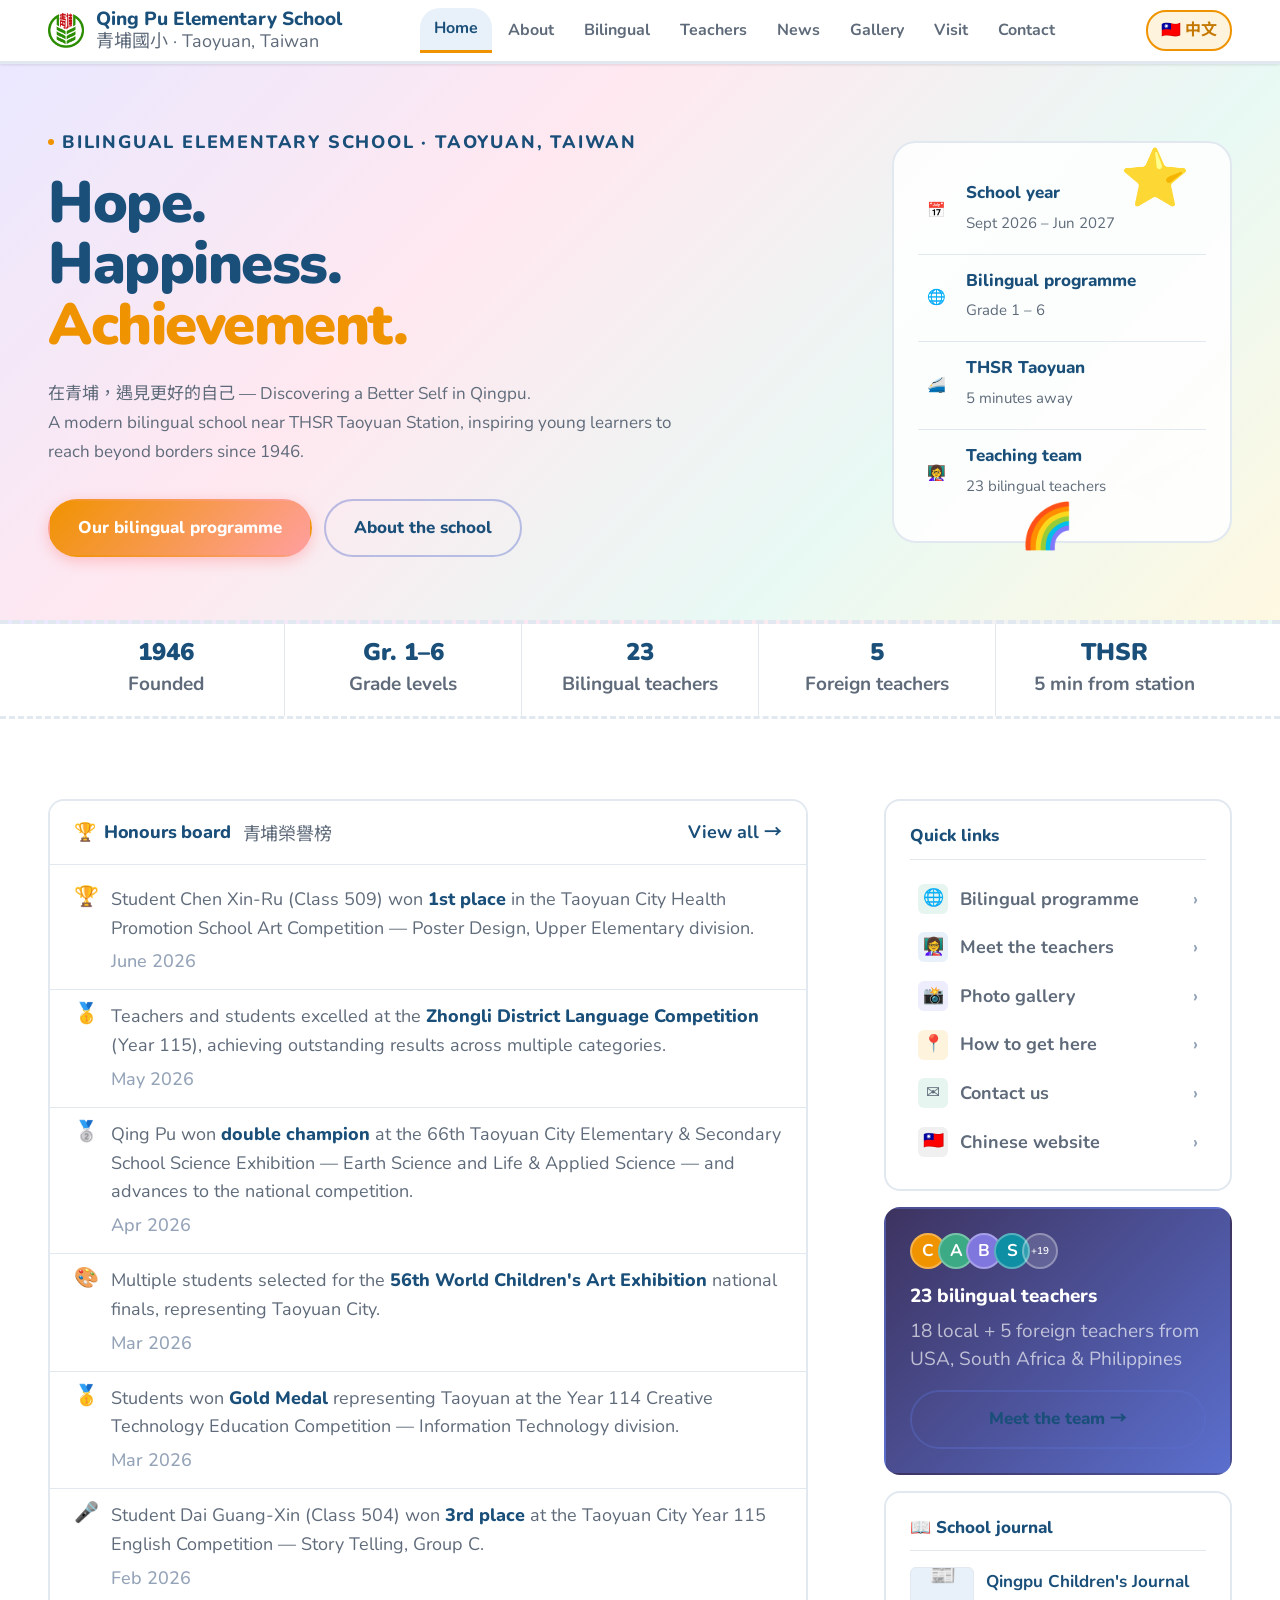
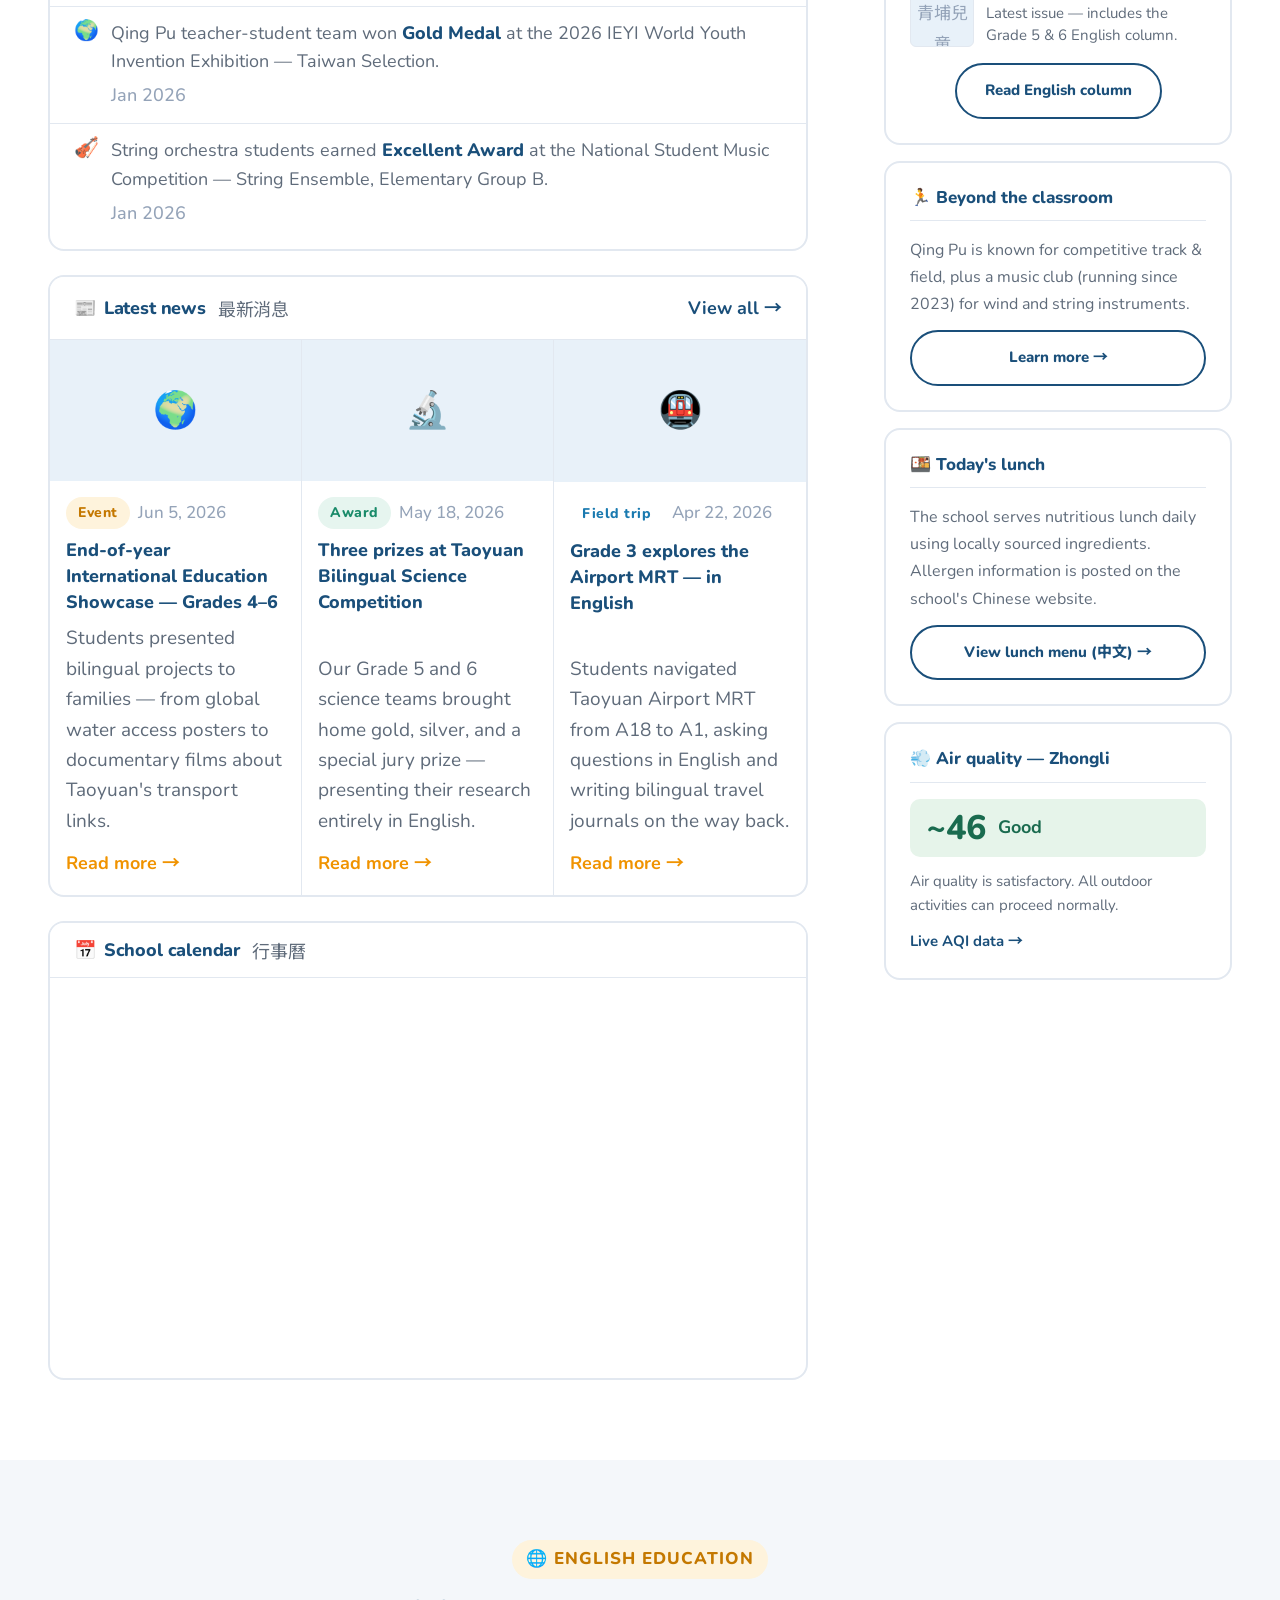
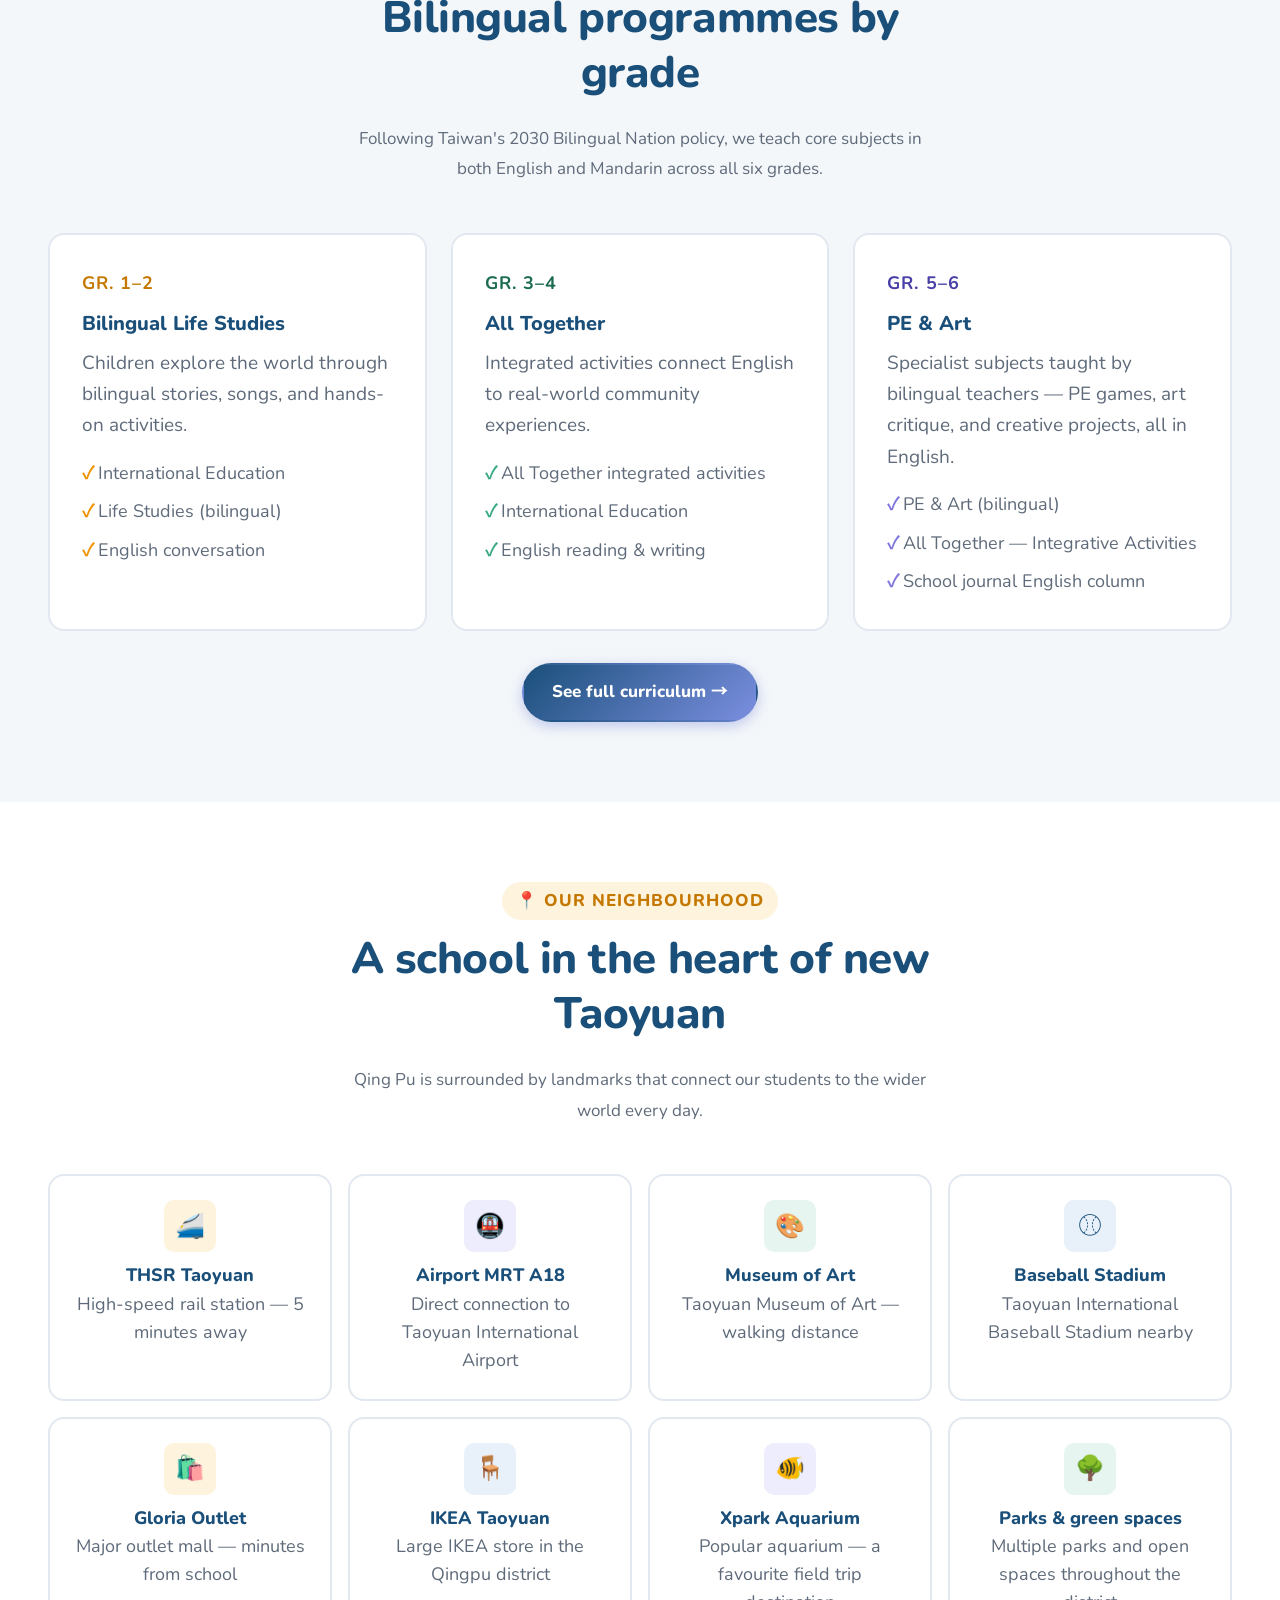
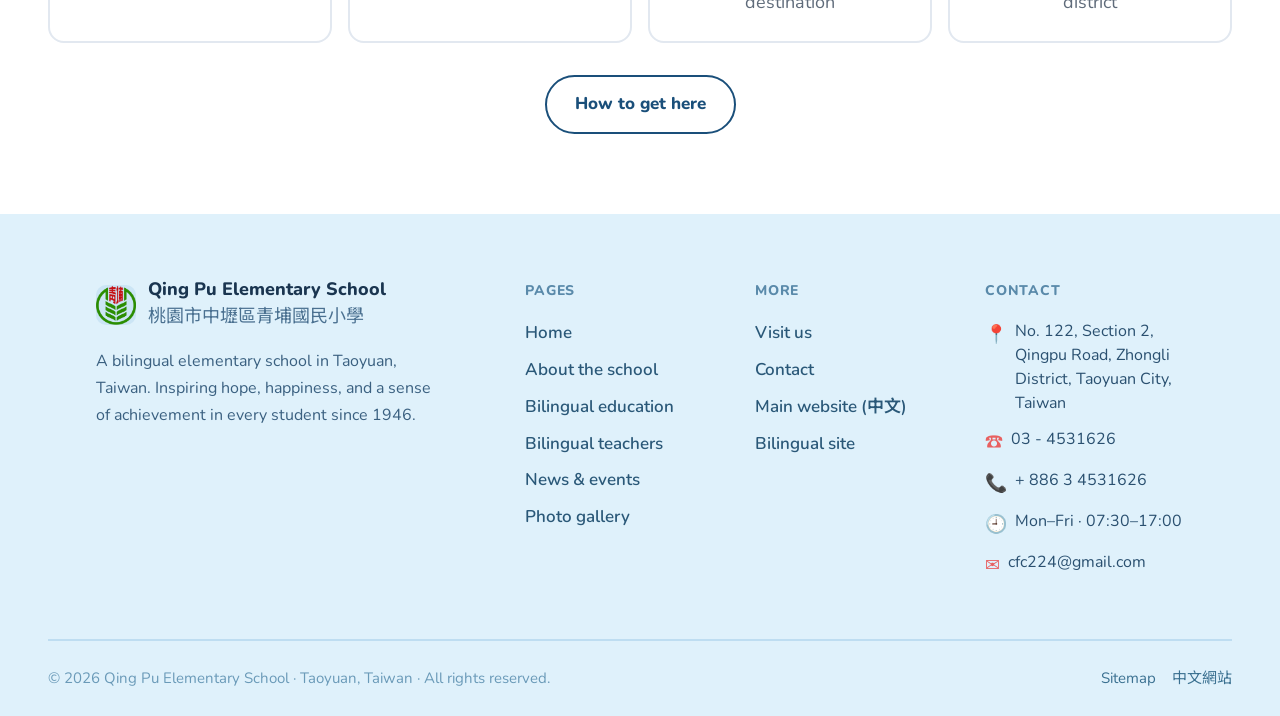
==== index.html @ a6857462 "Initial commit" ====
<!DOCTYPE html>
<html lang="en">
<head>
  <meta charset="UTF-8">
  <meta name="viewport" content="width=device-width, initial-scale=1.0">
  <meta name="description" content="Qing Pu Elementary School — a bilingual elementary school near THSR Taoyuan Station, nurturing global citizens in Taoyuan, Taiwan.">
  <title>Qing Pu Elementary School — Taoyuan, Taiwan</title>
  <link rel="stylesheet" href="css/style.css">
  <link rel="stylesheet" href="css/pages/home.css">
  <link rel="stylesheet" href="css/playful-theme.css">
</head>
<body>

  <a class="skip-link" href="#main">Skip to main content</a>

  <!-- ── NAVBAR ── -->
  <nav class="navbar" aria-label="Main navigation">
    <div class="container navbar__inner">
      <a href="index.html" class="navbar__logo" aria-label="Qing Pu Elementary School — home">
        <div class="navbar__logo-img" aria-hidden="true"><img src="images/History/logo.png" alt=""></div>
        <div class="navbar__logo-text">
          <span class="navbar__name">Qing Pu Elementary School</span>
          <span class="navbar__sub">青埔國小 · Taoyuan, Taiwan</span>
        </div>
      </a>
      <ul class="navbar__links" role="list">
        <li><a href="index.html" class="active">Home</a></li>
        <li><a href="about.html">About</a></li>
        <li><a href="bilingual.html">Bilingual</a></li>
        <li><a href="teachers.html">Teachers</a></li>
        <li><a href="news.html">News</a></li>
        <li><a href="gallery.html">Gallery</a></li>
        <li><a href="visit.html">Visit</a></li>
        <li><a href="contact.html">Contact</a></li>
      </ul>
      <a href="https://www.cpps.tyc.edu.tw" target="_blank" rel="noopener" class="navbar__lang">🇹🇼 中文</a>
      <button class="navbar__toggle" aria-label="Open navigation menu" aria-expanded="false" aria-controls="mobile-menu">
        <span></span><span></span><span></span>
      </button>
    </div>
    <div class="navbar__mobile" id="mobile-menu" role="navigation" aria-label="Mobile navigation">
      <a href="index.html">Home</a>
      <a href="about.html">About</a>
      <a href="bilingual.html">Bilingual education</a>
      <a href="teachers.html">Bilingual teachers</a>
      <a href="news.html">News</a>
      <a href="gallery.html">Gallery</a>
      <a href="visit.html">Visit us</a>
      <a href="contact.html">Contact</a>
      <div class="navbar__mobile-lang">
        <a href="https://www.cpps.tyc.edu.tw" target="_blank" rel="noopener">🇹🇼 View Chinese website →</a>
      </div>
    </div>
  </nav>


  <main id="main">

    <!-- ============================================================
         HERO — full-width with animated tagline
         ============================================================ -->
    <section class="hero" aria-label="School introduction">
      <div class="hero__bg" aria-hidden="true"></div>

      <!-- Decorative paper planes -->
      <div class="hero__planes" aria-hidden="true">
        <svg class="hero__plane hero__plane--1" viewBox="0 0 80 80" fill="none" xmlns="http://www.w3.org/2000/svg">
          <path d="M4 40 L72 8 L56 40 L72 72 Z" fill="rgba(255,255,255,0.06)" stroke="rgba(255,255,255,0.12)" stroke-width="1.5" stroke-linejoin="round"/>
          <path d="M4 40 L56 40" stroke="rgba(255,255,255,0.08)" stroke-width="1" stroke-dasharray="4 3"/>
        </svg>
        <svg class="hero__plane hero__plane--2" viewBox="0 0 60 60" fill="none" xmlns="http://www.w3.org/2000/svg">
          <path d="M3 30 L54 6 L42 30 L54 54 Z" fill="rgba(240,147,0,0.08)" stroke="rgba(240,147,0,0.15)" stroke-width="1" stroke-linejoin="round"/>
        </svg>
      </div>

      <div class="container hero__inner">
        <div class="hero__content">
          <div class="hero__eyebrow">
            <span class="hero__dot" aria-hidden="true"></span>
            Bilingual Elementary School · Taoyuan, Taiwan
          </div>
          <h1 class="hero__title">
            <span class="hero__title-line">Hope.</span>
            <span class="hero__title-line hero__title-line--2">Happiness.</span>
            <span class="hero__title-line hero__title-line--3">Achievement.</span>
          </h1>
          <p class="hero__desc">
            在青埔，遇見更好的自己 — Discovering a Better Self in Qingpu.<br>
            A modern bilingual school near THSR Taoyuan Station, inspiring young
            learners to reach beyond borders since 1946.
          </p>
          <div class="hero__actions">
            <a href="bilingual.html" class="btn btn-primary">Our bilingual programme</a>
            <a href="about.html" class="btn btn-ghost">About the school</a>
          </div>
        </div>

        <!-- Hero quick-info card -->
        <div class="hero__card">
          <div class="hero__card-item">
            <span class="hero__card-icon">📅</span>
            <div>
              <strong>School year</strong>
              <span id="schoolYearLabel">September – June</span>
            </div>
          </div>
          <div class="hero__card-divider" aria-hidden="true"></div>
          <div class="hero__card-item">
            <span class="hero__card-icon">🌐</span>
            <div>
              <strong>Bilingual programme</strong>
              <span>Grade 1 – 6</span>
            </div>
          </div>
          <div class="hero__card-divider" aria-hidden="true"></div>
          <div class="hero__card-item">
            <span class="hero__card-icon">🚄</span>
            <div>
              <strong>THSR Taoyuan</strong>
              <span>5 minutes away</span>
            </div>
          </div>
          <div class="hero__card-divider" aria-hidden="true"></div>
          <div class="hero__card-item">
            <span class="hero__card-icon">👩‍🏫</span>
            <div>
              <strong>Teaching team</strong>
              <span>23 bilingual teachers</span>
            </div>
          </div>
        </div>
      </div>
    </section>


    <!-- ── STATS STRIP ── -->
    <section class="stats-strip" aria-label="School at a glance">
      <div class="container">
        <ul class="stats-strip__list" role="list">
          <li class="stats-strip__item"><span class="stats-strip__num">1946</span><span class="stats-strip__label">Founded</span></li>
          <li class="stats-strip__item"><span class="stats-strip__num">Gr. 1–6</span><span class="stats-strip__label">Grade levels</span></li>
          <li class="stats-strip__item"><span class="stats-strip__num">23</span><span class="stats-strip__label">Bilingual teachers</span></li>
          <li class="stats-strip__item"><span class="stats-strip__num">5</span><span class="stats-strip__label">Foreign teachers</span></li>
          <li class="stats-strip__item"><span class="stats-strip__num">THSR</span><span class="stats-strip__label">5 min from station</span></li>
        </ul>
      </div>
    </section>


    <!-- ============================================================
         MAIN CONTENT — two columns: left wide, right sidebar
         ============================================================ -->
    <section class="section home-layout" aria-label="School news and highlights">
      <div class="container home-layout__inner">

        <!-- ── LEFT COLUMN ── -->
        <div class="home-main">

          <!-- HONOURS BOARD -->
          <div class="home-block fade-in" aria-labelledby="honours-heading">
            <div class="home-block__header">
              <h2 id="honours-heading" class="home-block__title">
                <span aria-hidden="true">🏆</span> Honours board
                <span class="home-block__title-zh">青埔榮譽榜</span>
              </h2>
              <a href="news.html" class="home-block__more">View all →</a>
            </div>
            <ul class="honours-list" role="list">
              <li class="honours-item">
                <span class="honours-item__icon honours-item__icon--trophy" aria-hidden="true">🏆</span>
                <div class="honours-item__text">
                  <p>Student Chen Xin-Ru (Class 509) won <strong>1st place</strong> in the Taoyuan City Health Promotion School Art Competition — Poster Design, Upper Elementary division.</p>
                  <time class="honours-item__date" datetime="2026-06">June 2026</time>
                </div>
              </li>
              <li class="honours-item">
                <span class="honours-item__icon honours-item__icon--cup" aria-hidden="true">🥇</span>
                <div class="honours-item__text">
                  <p>Teachers and students excelled at the <strong>Zhongli District Language Competition</strong> (Year 115), achieving outstanding results across multiple categories.</p>
                  <time class="honours-item__date" datetime="2026-05">May 2026</time>
                </div>
              </li>
              <li class="honours-item">
                <span class="honours-item__icon honours-item__icon--medal" aria-hidden="true">🥈</span>
                <div class="honours-item__text">
                  <p>Qing Pu won <strong>double champion</strong> at the 66th Taoyuan City Elementary &amp; Secondary School Science Exhibition — Earth Science and Life &amp; Applied Science — and advances to the national competition.</p>
                  <time class="honours-item__date" datetime="2026-04">Apr 2026</time>
                </div>
              </li>
              <li class="honours-item">
                <span class="honours-item__icon honours-item__icon--cert" aria-hidden="true">🎨</span>
                <div class="honours-item__text">
                  <p>Multiple students selected for the <strong>56th World Children's Art Exhibition</strong> national finals, representing Taoyuan City.</p>
                  <time class="honours-item__date" datetime="2026-03">Mar 2026</time>
                </div>
              </li>
              <li class="honours-item">
                <span class="honours-item__icon honours-item__icon--trophy" aria-hidden="true">🥇</span>
                <div class="honours-item__text">
                  <p>Students won <strong>Gold Medal</strong> representing Taoyuan at the Year 114 Creative Technology Education Competition — Information Technology division.</p>
                  <time class="honours-item__date" datetime="2026-03">Mar 2026</time>
                </div>
              </li>
              <li class="honours-item">
                <span class="honours-item__icon honours-item__icon--medal" aria-hidden="true">🎤</span>
                <div class="honours-item__text">
                  <p>Student Dai Guang-Xin (Class 504) won <strong>3rd place</strong> at the Taoyuan City Year 115 English Competition — Story Telling, Group C.</p>
                  <time class="honours-item__date" datetime="2026-02">Feb 2026</time>
                </div>
              </li>
              <li class="honours-item">
                <span class="honours-item__icon honours-item__icon--trophy" aria-hidden="true">🌍</span>
                <div class="honours-item__text">
                  <p>Qing Pu teacher-student team won <strong>Gold Medal</strong> at the 2026 IEYI World Youth Invention Exhibition — Taiwan Selection.</p>
                  <time class="honours-item__date" datetime="2026-01">Jan 2026</time>
                </div>
              </li>
              <li class="honours-item">
                <span class="honours-item__icon honours-item__icon--cup" aria-hidden="true">🎻</span>
                <div class="honours-item__text">
                  <p>String orchestra students earned <strong>Excellent Award</strong> at the National Student Music Competition — String Ensemble, Elementary Group B.</p>
                  <time class="honours-item__date" datetime="2026-01">Jan 2026</time>
                </div>
              </li>
            </ul>
          </div>

          <!-- LATEST NEWS -->
          <div class="home-block fade-in" aria-labelledby="news-heading">
            <div class="home-block__header">
              <h2 id="news-heading" class="home-block__title">
                <span aria-hidden="true">📰</span> Latest news
                <span class="home-block__title-zh">最新消息</span>
              </h2>
              <a href="news.html" class="home-block__more">View all →</a>
            </div>
            <div class="home-news-grid">

              <article class="home-news-card fade-in">
                <div class="home-news-card__img-wrap">
                  <div class="home-news-card__img-ph" aria-hidden="true">🌍</div>
                </div>
                <div class="home-news-card__body">
                  <div class="home-news-card__meta">
                    <span class="badge badge-orange">Event</span>
                    <time class="home-news-date" datetime="2026-06-05">Jun 5, 2026</time>
                  </div>
                  <h3 class="home-news-card__title">End-of-year International Education Showcase — Grades 4–6</h3>
                  <p class="home-news-card__excerpt">Students presented bilingual projects to families — from global water access posters to documentary films about Taoyuan's transport links.</p>
                  <a href="news.html" class="home-news-card__link">Read more →</a>
                </div>
              </article>

              <article class="home-news-card fade-in">
                <div class="home-news-card__img-wrap">
                  <div class="home-news-card__img-ph" aria-hidden="true">🔬</div>
                </div>
                <div class="home-news-card__body">
                  <div class="home-news-card__meta">
                    <span class="badge badge-green">Award</span>
                    <time class="home-news-date" datetime="2026-05-18">May 18, 2026</time>
                  </div>
                  <h3 class="home-news-card__title">Three prizes at Taoyuan Bilingual Science Competition</h3>
                  <p class="home-news-card__excerpt">Our Grade 5 and 6 science teams brought home gold, silver, and a special jury prize — presenting their research entirely in English.</p>
                  <a href="news.html" class="home-news-card__link">Read more →</a>
                </div>
              </article>

              <article class="home-news-card fade-in">
                <div class="home-news-card__img-wrap">
                  <div class="home-news-card__img-ph" aria-hidden="true">🚇</div>
                </div>
                <div class="home-news-card__body">
                  <div class="home-news-card__meta">
                    <span class="badge badge-purple">Field trip</span>
                    <time class="home-news-date" datetime="2026-04-22">Apr 22, 2026</time>
                  </div>
                  <h3 class="home-news-card__title">Grade 3 explores the Airport MRT — in English</h3>
                  <p class="home-news-card__excerpt">Students navigated Taoyuan Airport MRT from A18 to A1, asking questions in English and writing bilingual travel journals on the way back.</p>
                  <a href="news.html" class="home-news-card__link">Read more →</a>
                </div>
              </article>

            </div>
          </div>

          <!-- SCHOOL CALENDAR -->
          <div class="home-block fade-in" aria-labelledby="calendar-heading">
            <div class="home-block__header">
              <h2 id="calendar-heading" class="home-block__title">
                <span aria-hidden="true">📅</span> School calendar
                <span class="home-block__title-zh">行事曆</span>
              </h2>
            </div>
            <div class="calendar-embed">
              <iframe
                src="https://calendar.google.com/calendar/embed?height=400&wkst=1&bgcolor=%23ffffff&ctz=Asia%2FTaipei&src=Y3Bwc2NhbGVuZGFyQG1haWwuY3Bwcy50eWMuZWR1LnR3&src=emgudGFpd2FuI2hvbGlkYXlAZ3JvdXAudi5jYWxlbmRhci5nb29nbGUuY29t&color=%231a4f7a&color=%230B8043&showTitle=0&showNav=1&showDate=1&showPrint=0&showTabs=0&showCalendars=0"
                title="Qing Pu Elementary School calendar"
                width="100%"
                height="400"
                style="border:0;"
                allowfullscreen
                loading="lazy"
                aria-label="Qing Pu Elementary School Google Calendar">
              </iframe>
            </div>
          </div>

        </div><!-- end .home-main -->


        <!-- ── RIGHT SIDEBAR ── -->
        <aside class="home-sidebar" aria-label="Quick links and information">

          <!-- Quick links -->
          <div class="sidebar-panel fade-in">
            <h3 class="sidebar-panel__title">Quick links</h3>
            <ul class="quicklink-list" role="list">
              <li>
                <a href="bilingual.html" class="quicklink-item">
                  <span class="quicklink-item__icon" style="background:var(--green-light);">🌐</span>
                  <span>Bilingual programme</span>
                  <span class="quicklink-item__arrow">›</span>
                </a>
              </li>
              <li>
                <a href="teachers.html" class="quicklink-item">
                  <span class="quicklink-item__icon" style="background:var(--navy-light);">👩‍🏫</span>
                  <span>Meet the teachers</span>
                  <span class="quicklink-item__arrow">›</span>
                </a>
              </li>
              <li>
                <a href="gallery.html" class="quicklink-item">
                  <span class="quicklink-item__icon" style="background:var(--purple-light);">📸</span>
                  <span>Photo gallery</span>
                  <span class="quicklink-item__arrow">›</span>
                </a>
              </li>
              <li>
                <a href="visit.html" class="quicklink-item">
                  <span class="quicklink-item__icon" style="background:var(--orange-light);">📍</span>
                  <span>How to get here</span>
                  <span class="quicklink-item__arrow">›</span>
                </a>
              </li>
              <li>
                <a href="contact.html" class="quicklink-item">
                  <span class="quicklink-item__icon" style="background:var(--green-light);">✉️</span>
                  <span>Contact us</span>
                  <span class="quicklink-item__arrow">›</span>
                </a>
              </li>
              <li>
                <a href="https://www.cpps.tyc.edu.tw" target="_blank" rel="noopener" class="quicklink-item">
                  <span class="quicklink-item__icon" style="background:#f0f0f0;">🇹🇼</span>
                  <span>Chinese website</span>
                  <span class="quicklink-item__arrow">›</span>
                </a>
              </li>
            </ul>
          </div>

          <!-- Bilingual teachers teaser -->
          <div class="sidebar-panel sidebar-panel--navy fade-in">
            <div class="sidebar-teachers">
              <div class="sidebar-teachers__avatars" aria-hidden="true">
                <div class="sidebar-teachers__av" style="background:var(--orange);">C</div>
                <div class="sidebar-teachers__av" style="background:var(--green);">A</div>
                <div class="sidebar-teachers__av" style="background:var(--purple);">B</div>
                <div class="sidebar-teachers__av" style="background:#0e8fa3;">S</div>
                <div class="sidebar-teachers__av sidebar-teachers__av--more">+19</div>
              </div>
              <h3 class="sidebar-teachers__title">23 bilingual teachers</h3>
              <p class="sidebar-teachers__desc">18 local + 5 foreign teachers from USA, South Africa &amp; Philippines</p>
              <a href="teachers.html" class="btn btn-ghost" style="width:100%;justify-content:center;margin-top:var(--sp-4);">Meet the team →</a>
            </div>
          </div>

          <!-- School journal -->
          <div class="sidebar-panel fade-in">
            <h3 class="sidebar-panel__title">📖 School journal</h3>
            <div class="journal-mini-card">
              <div class="journal-mini-card__cover" aria-hidden="true">
                <!--
                  Replace with real cover:
                  <img src="images/journal-cover.png" alt="Qingpu School Journal cover">
                -->
                <span>📰</span>
                <p>青埔兒童</p>
              </div>
              <div class="journal-mini-card__info">
                <p class="journal-mini-card__title">Qingpu Children's Journal</p>
                <p class="journal-mini-card__desc">Latest issue — includes the Grade 5 &amp; 6 English column.</p>
              </div>
            </div>
            <div style="text-align:center; margin-top:var(--sp-4);">
              <a href="bilingual.html#journal" class="btn btn-outline btn-sm" style="display:inline-block;">Read English column</a>
            </div>
          </div>

          <!-- Student life teaser -->
          <div class="sidebar-panel fade-in">
            <h3 class="sidebar-panel__title">🏃 Beyond the classroom</h3>
            <p class="sidebar-panel__desc">
              Qing Pu is known for competitive track &amp; field, plus a music club
              (running since 2023) for wind and string instruments.
            </p>
            <a href="about.html#student-life" class="btn btn-outline btn-sm" style="margin-top:var(--sp-3);width:100%;justify-content:center;">
              Learn more →
            </a>
          </div>

          <!-- Lunch info link -->
          <div class="sidebar-panel fade-in">
            <h3 class="sidebar-panel__title">🍱 Today's lunch</h3>
            <p class="sidebar-panel__desc">
              The school serves nutritious lunch daily using locally sourced ingredients.
              Allergen information is posted on the school's Chinese website.
            </p>
            <a href="https://www.cpps.tyc.edu.tw/modules/tad_lunch3/index.php" target="_blank" rel="noopener" class="btn btn-outline btn-sm" style="margin-top:var(--sp-3);width:100%;justify-content:center;">
              View lunch menu (中文) →
            </a>
          </div>

          <!-- Air quality widget -->
          <div class="sidebar-panel fade-in">
            <h3 class="sidebar-panel__title">💨 Air quality — Zhongli</h3>
            <div class="aqi-widget">
              <div class="aqi-widget__score aqi-widget__score--good">
                <span class="aqi-widget__num">~46</span>
                <span class="aqi-widget__label">Good</span>
              </div>
              <p class="aqi-widget__desc">Air quality is satisfactory. All outdoor activities can proceed normally.</p>
              <a href="https://aqicn.org/city/taiwan/jhongli/" target="_blank" rel="noopener" class="aqi-widget__link">Live AQI data →</a>
            </div>
          </div>

        </aside>

      </div>
    </section>


    <!-- ============================================================
         BILINGUAL PROGRAMME OVERVIEW
         ============================================================ -->
    <section class="section bg-white" aria-labelledby="bilingual-heading">
      <div class="container">
        <div class="section-header centered">
          <p class="eyebrow">🌐 English education</p>
          <h2 id="bilingual-heading">Bilingual programmes by grade</h2>
          <p>Following Taiwan's 2030 Bilingual Nation policy, we teach core subjects in both English and Mandarin across all six grades.</p>
        </div>

        <div class="programs-grid">
          <div class="program-card fade-in">
            <div class="program-card__grade">Gr. 1–2</div>
            <h3 class="program-card__title">Bilingual Life Studies</h3>
            <p class="program-card__desc">Children explore the world through bilingual stories, songs, and hands-on activities.</p>
            <ul class="program-card__subjects">
              <li>International Education</li>
              <li>Life Studies (bilingual)</li>
              <li>English conversation</li>
            </ul>
          </div>
          <div class="program-card fade-in">
            <div class="program-card__grade">Gr. 3–4</div>
            <h3 class="program-card__title">All Together</h3>
            <p class="program-card__desc">Integrated activities connect English to real-world community experiences.</p>
            <ul class="program-card__subjects">
              <li>All Together integrated activities</li>
              <li>International Education</li>
              <li>English reading &amp; writing</li>
            </ul>
          </div>
          <div class="program-card fade-in">
            <div class="program-card__grade">Gr. 5–6</div>
            <h3 class="program-card__title">PE &amp; Art</h3>
            <p class="program-card__desc">Specialist subjects taught by bilingual teachers — PE games, art critique, and creative projects, all in English.</p>
            <ul class="program-card__subjects">
              <li>PE &amp; Art (bilingual)</li>
              <li>All Together — Integrative Activities</li>
              <li>School journal English column</li>
            </ul>
          </div>
        </div>

        <div class="text-center mt-6">
          <a href="bilingual.html" class="btn btn-secondary">See full curriculum →</a>
        </div>
      </div>
    </section>


    <!-- ============================================================
         NEARBY HIGHLIGHTS
         ============================================================ -->
    <section class="section" aria-labelledby="nearby-heading">
      <div class="container">
        <div class="section-header centered">
          <p class="eyebrow">📍 Our neighbourhood</p>
          <h2 id="nearby-heading">A school in the heart of new Taoyuan</h2>
          <p>Qing Pu is surrounded by landmarks that connect our students to the wider world every day.</p>
        </div>
        <div class="grid-4 nearby-grid">
          <div class="nearby-card fade-in">
            <div class="nearby-card__icon" style="background:var(--orange-light); color:var(--orange-dark);">🚄</div>
            <h4>THSR Taoyuan</h4>
            <p>High-speed rail station — 5 minutes away</p>
          </div>
          <div class="nearby-card fade-in">
            <div class="nearby-card__icon" style="background:var(--purple-light); color:#4840a8;">🚇</div>
            <h4>Airport MRT A18</h4>
            <p>Direct connection to Taoyuan International Airport</p>
          </div>
          <div class="nearby-card fade-in">
            <div class="nearby-card__icon" style="background:var(--green-light); color:#1a6b4f;">🎨</div>
            <h4>Museum of Art</h4>
            <p>Taoyuan Museum of Art — walking distance</p>
          </div>
          <div class="nearby-card fade-in">
            <div class="nearby-card__icon" style="background:var(--navy-light); color:var(--navy);">⚾</div>
            <h4>Baseball Stadium</h4>
            <p>Taoyuan International Baseball Stadium nearby</p>
          </div>
          <div class="nearby-card fade-in">
            <div class="nearby-card__icon" style="background:var(--orange-light); color:var(--orange-dark);">🛍️</div>
            <h4>Gloria Outlet</h4>
            <p>Major outlet mall — minutes from school</p>
          </div>
          <div class="nearby-card fade-in">
            <div class="nearby-card__icon" style="background:var(--navy-light); color:var(--navy);">🪑</div>
            <h4>IKEA Taoyuan</h4>
            <p>Large IKEA store in the Qingpu district</p>
          </div>
          <div class="nearby-card fade-in">
            <div class="nearby-card__icon" style="background:var(--purple-light); color:#4840a8;">🐠</div>
            <h4>Xpark Aquarium</h4>
            <p>Popular aquarium — a favourite field trip destination</p>
          </div>
          <div class="nearby-card fade-in">
            <div class="nearby-card__icon" style="background:var(--green-light); color:#1a6b4f;">🌳</div>
            <h4>Parks &amp; green spaces</h4>
            <p>Multiple parks and open spaces throughout the district</p>
          </div>
        </div>
        <div class="text-center mt-6">
          <a href="visit.html" class="btn btn-outline">How to get here</a>
        </div>
      </div>
    </section>

  </main>


  <!-- ── FOOTER ── -->
  <footer class="footer" role="contentinfo">
    <div class="container">
      <div class="footer__grid">
        <div class="footer__brand">
          <div class="footer__logo">
            <div class="footer__logo-box" aria-hidden="true"><img src="images/History/logo.png" alt=""></div>
            <div>
              <div class="footer__school-name">Qing Pu Elementary School</div>
              <div class="footer__school-zh">桃園市中壢區青埔國民小學</div>
            </div>
          </div>
          <p class="footer__desc">A bilingual elementary school in Taoyuan, Taiwan. Inspiring hope, happiness, and a sense of achievement in every student since 1946.</p>
        </div>
        <div>
          <p class="footer__col-title">Pages</p>
          <ul class="footer__links">
            <li><a href="index.html">Home</a></li>
            <li><a href="about.html">About the school</a></li>
            <li><a href="bilingual.html">Bilingual education</a></li>
            <li><a href="teachers.html">Bilingual teachers</a></li>
            <li><a href="news.html">News &amp; events</a></li>
            <li><a href="gallery.html">Photo gallery</a></li>
          </ul>
        </div>
        <div>
          <p class="footer__col-title">More</p>
          <ul class="footer__links">
            <li><a href="visit.html">Visit us</a></li>
            <li><a href="contact.html">Contact</a></li>
            <li><a href="https://www.cpps.tyc.edu.tw" target="_blank" rel="noopener">Main website (中文)</a></li>
            <li><a href="http://163.30.130.236/bilingual/index.php" target="_blank" rel="noopener">Bilingual site</a></li>
          </ul>
        </div>
        <div>
          <p class="footer__col-title">Contact</p>
          <div class="footer__contact-item">
            <span class="footer__contact-icon" aria-hidden="true">📍</span>
            <span>No. 122, Section 2, Qingpu Road, Zhongli District, Taoyuan City, Taiwan</span>
          </div>
          <div class="footer__contact-item">
            <span class="footer__contact-icon" aria-hidden="true">☎️</span>
            <span>03 - 4531626</span>
          </div>
          <div class="footer__contact-item">
            <span class="footer__contact-icon" aria-hidden="true">📞</span>
            <span>+ 886 3 4531626</span>
          </div>
          <div class="footer__contact-item">
            <span class="footer__contact-icon" aria-hidden="true">🕘</span>
            <span>Mon–Fri · 07:30–17:00</span>
          </div>
          <div class="footer__contact-item">
            <span class="footer__contact-icon" aria-hidden="true">✉️</span>
            <span>cfc224@gmail.com</span>
          </div>
        </div>
      </div>
      <div class="footer__bottom">
        <p class="footer__copy">© 2026 Qing Pu Elementary School · Taoyuan, Taiwan · All rights reserved.</p>
        <div class="footer__bottom-links">
          <a href="#">Sitemap</a>
          <a href="https://www.cpps.tyc.edu.tw" target="_blank" rel="noopener">中文網站</a>
        </div>
      </div>
    </div>
  </footer>

  <script src="js/main.js"></script>
</body>
</html>
---- css/style.css ----
/* ============================================================
   Qing Pu Elementary School — English Website
   style.css  |  Shared styles: reset, variables, typography,
               navbar, footer, buttons, utilities
   ============================================================ */

/* ── Google Fonts ── */
@import url('https://fonts.googleapis.com/css2?family=Inter:wght@400;500;600;700&family=Noto+Sans+TC:wght@400;500&display=swap');

/* ── CSS Variables ── */
:root {
  /* Brand colors — uniform: orange shirts, navy shorts, white */
  --navy:          #1a4f7a;   /* primary: navbar, footer, headings */
  --navy-dark:     #0f3354;   /* hover states */
  --navy-light:    #e8f1f9;   /* light tint backgrounds */
  --orange:        #F09300;   /* CTA buttons, active states, highlights */
  --orange-dark:   #c47800;   /* orange hover */
  --orange-light:  #fef3dc;   /* orange tint */
  --green:         #3caa84;   /* Qingpu green — bilingual accents */
  --green-light:   #e6f5ef;
  --purple:        #7F77DD;   /* MRT purple — transport references */
  --purple-light:  #eeedfe;

  /* Neutrals */
  --bg:            #ffffff;   /* pure white — uniform shirt white */
  --bg-white:      #f4f7fa;   /* subtle section contrast against pure white bg */
  --bg-card:       #ffffff;
  --text:          #1c1c1c;
  --text-muted:    #5f6b7a;
  --text-light:    #94a3b8;
  --border:        #e2e8f0;
  --border-dark:   #cbd5e1;

  /* Spacing scale */
  --sp-1:  4px;
  --sp-2:  8px;
  --sp-3:  12px;
  --sp-4:  16px;
  --sp-5:  24px;
  --sp-6:  32px;
  --sp-7:  48px;
  --sp-8:  64px;
  --sp-9:  80px;
  --sp-10: 96px;

  /* Layout */
  --container-max: 1320px;
  --navbar-height: 64px;
  --radius-sm:  6px;
  --radius-md:  10px;
  --radius-lg:  16px;
  --radius-xl:  24px;

  /* Shadows */
  --shadow-sm:  0 1px 3px rgba(0,0,0,0.08), 0 1px 2px rgba(0,0,0,0.04);
  --shadow-md:  0 4px 12px rgba(0,0,0,0.08), 0 2px 4px rgba(0,0,0,0.04);
  --shadow-lg:  0 8px 24px rgba(0,0,0,0.10), 0 4px 8px rgba(0,0,0,0.04);

  /* Transitions */
  --ease: cubic-bezier(0.4, 0, 0.2, 1);
  --t-fast: 150ms var(--ease);
  --t-base: 250ms var(--ease);
}


/* ============================================================
   RESET
   ============================================================ */
*, *::before, *::after {
  box-sizing: border-box;
  margin: 0;
  padding: 0;
}

html {
  scroll-behavior: smooth;
  -webkit-text-size-adjust: 100%;
}

body {
  font-family: 'Inter', 'Noto Sans TC', system-ui, sans-serif;
  font-size: 18px;
  line-height: 1.7;
  color: var(--text);
  background-color: var(--bg);
  -webkit-font-smoothing: antialiased;
}

img, picture, video, svg {
  display: block;
  max-width: 100%;
}

input, button, textarea, select {
  font: inherit;
}

ul, ol {
  list-style: none;
}

a {
  color: inherit;
  text-decoration: none;
}

h1, h2, h3, h4, h5, h6 {
  line-height: 1.25;
  color: var(--navy);
}


/* ============================================================
   TYPOGRAPHY
   ============================================================ */
h1 { font-size: clamp(32px, 5vw, 52px); font-weight: 700; letter-spacing: -0.02em; }
h2 { font-size: clamp(24px, 4vw, 38px); font-weight: 700; letter-spacing: -0.01em; }
h3 { font-size: clamp(18px, 2.5vw, 24px); font-weight: 600; }
h4 { font-size: 18px; font-weight: 600; }
h5 { font-size: 17px; font-weight: 600; }

p {
  color: var(--text-muted);
  line-height: 1.75;
}

.text-navy   { color: var(--navy); }
.text-orange { color: var(--orange); }
.text-muted  { color: var(--text-muted); }
.text-center { text-align: center; }
.text-sm     { font-size: 18px; }
.text-xs     { font-size: 18px; }

/* Section eyebrow label */
.eyebrow {
  display: inline-flex;
  align-items: center;
  gap: var(--sp-2);
  font-size: 18px;
  font-weight: 600;
  letter-spacing: 0.1em;
  text-transform: uppercase;
  color: var(--orange);
  margin-bottom: var(--sp-3);
}

/* Section heading + subtext block */
.section-header {
  margin-bottom: var(--sp-7);
}

.section-header.centered {
  text-align: center;
  max-width: 600px;
  margin-left: auto;
  margin-right: auto;
}

.section-header h2 {
  margin-bottom: var(--sp-3);
}

.section-header p {
  font-size: 17px;
}


/* ============================================================
   LAYOUT UTILITIES
   ============================================================ */
.container {
  max-width: var(--container-max);
  margin: 0 auto;
  padding: 0 var(--sp-7);
}

.section {
  padding: var(--sp-9) 0;
}

.section-sm {
  padding: var(--sp-7) 0;
}

/* Grid helpers */
.grid-2 { display: grid; grid-template-columns: repeat(2, minmax(0,1fr)); gap: var(--sp-5); }
.grid-3 { display: grid; grid-template-columns: repeat(3, minmax(0,1fr)); gap: var(--sp-5); }
.grid-4 { display: grid; grid-template-columns: repeat(4, minmax(0,1fr)); gap: var(--sp-5); }

/* Flex helpers */
.flex       { display: flex; }
.flex-center { display: flex; align-items: center; justify-content: center; }
.flex-between { display: flex; align-items: center; justify-content: space-between; }
.gap-2 { gap: var(--sp-2); }
.gap-3 { gap: var(--sp-3); }
.gap-4 { gap: var(--sp-4); }

/* Spacing helpers */
.mt-4 { margin-top: var(--sp-4); }
.mt-5 { margin-top: var(--sp-5); }
.mt-6 { margin-top: var(--sp-6); }
.mb-4 { margin-bottom: var(--sp-4); }
.mb-5 { margin-bottom: var(--sp-5); }


/* ============================================================
   BUTTONS
   ============================================================ */
.btn {
  display: inline-flex;
  align-items: center;
  gap: var(--sp-2);
  padding: 11px 22px;
  border-radius: var(--radius-md);
  font-size: 17px;
  font-weight: 600;
  cursor: pointer;
  border: 2px solid transparent;
  transition: background var(--t-fast), color var(--t-fast), border-color var(--t-fast), transform var(--t-fast), box-shadow var(--t-fast);
  white-space: nowrap;
  text-decoration: none;
}

.btn:active { transform: scale(0.97); }

/* Primary — orange fill */
.btn-primary {
  background: var(--orange);
  color: #fff;
  border-color: var(--orange);
}
.btn-primary:hover {
  background: var(--orange-dark);
  border-color: var(--orange-dark);
  box-shadow: var(--shadow-md);
}

/* Secondary — navy fill */
.btn-secondary {
  background: var(--navy);
  color: #fff;
  border-color: var(--navy);
}
.btn-secondary:hover {
  background: var(--navy-dark);
  border-color: var(--navy-dark);
  box-shadow: var(--shadow-md);
}

/* Ghost — outline only */
.btn-ghost {
  background: transparent;
  color: #fff;
  border-color: rgba(255,255,255,0.5);
}
.btn-ghost:hover {
  background: rgba(255,255,255,0.12);
  border-color: #fff;
}

/* Ghost navy — for use on white backgrounds */
.btn-outline {
  background: transparent;
  color: var(--navy);
  border-color: var(--navy);
}
.btn-outline:hover {
  background: var(--navy);
  color: #fff;
}

/* Small variant */
.btn-sm {
  padding: 7px 14px;
  font-size: 17px;
}


/* ============================================================
   BADGES & TAGS
   ============================================================ */
.badge {
  display: inline-flex;
  align-items: center;
  gap: 4px;
  font-size: 17px;
  font-weight: 600;
  padding: 3px 9px;
  border-radius: 20px;
  letter-spacing: 0.04em;
}

.badge-navy   { background: var(--navy-light);   color: var(--navy-dark); }
.badge-orange { background: var(--orange-light);  color: var(--orange-dark); }
.badge-green  { background: var(--green-light);   color: #1a6b4f; }
.badge-purple { background: var(--purple-light);  color: #4840a8; }
.badge-gray   { background: #f1f5f9; color: var(--text-muted); }


/* ============================================================
   CARDS
   ============================================================ */
.card {
  background: var(--bg-card);
  border-radius: var(--radius-lg);
  border: 1px solid var(--border);
  overflow: hidden;
  transition: box-shadow var(--t-base), transform var(--t-base);
}

.card:hover {
  box-shadow: var(--shadow-md);
  transform: translateY(-2px);
}

.card-body {
  padding: var(--sp-5);
}

.card-img {
  width: 100%;
  aspect-ratio: 16/9;
  object-fit: cover;
  background: var(--navy-light);
}


/* ============================================================
   NAVBAR
   ============================================================ */
.navbar {
  position: sticky;
  top: 0;
  z-index: 100;
  height: var(--navbar-height);
  background: var(--navy);
  border-bottom: 1px solid rgba(255,255,255,0.08);
  transition: box-shadow var(--t-base);
}

.navbar.scrolled {
  box-shadow: 0 2px 20px rgba(0,0,0,0.2);
}

.navbar__inner {
  display: flex;
  align-items: center;
  justify-content: space-between;
  height: 100%;
  gap: var(--sp-4);
}

/* Logo */
.navbar__logo {
  display: flex;
  align-items: center;
  gap: var(--sp-3);
  flex-shrink: 0;
  text-decoration: none;
}

.navbar__logo-img {
  width: 36px;
  height: 36px;
  border-radius: 8px;
  background: rgba(255,255,255,0.15);
  display: flex;
  align-items: center;
  justify-content: center;
  font-size: 18px;
  flex-shrink: 0;
  overflow: hidden;
}

.navbar__logo-img img {
  width: 100%;
  height: 100%;
  object-fit: cover;
}

.navbar__logo-text {
  display: flex;
  flex-direction: column;
}

.navbar__name {
  font-size: 18px;
  font-weight: 600;
  color: #fff;
  line-height: 1.2;
}

.navbar__sub {
  font-size: 17px;
  color: rgba(255,255,255,0.55);
  font-weight: 400;
  line-height: 1.2;
}

/* Nav links */
.navbar__links {
  display: flex;
  align-items: center;
  gap: 2px;
  list-style: none;
  margin: 0;
  padding: 0;
}

.navbar__links a {
  display: block;
  padding: 6px 12px;
  font-size: 18px;
  font-weight: 500;
  color: rgba(255,255,255,0.75);
  border-radius: var(--radius-sm);
  transition: color var(--t-fast), background var(--t-fast);
  text-decoration: none;
  white-space: nowrap;
}

.navbar__links a:hover {
  color: #fff;
  background: rgba(255,255,255,0.10);
}

.navbar__links a.active {
  color: #fff;
  background: rgba(255,255,255,0.12);
  /* Orange underline shows active page */
  box-shadow: inset 0 -2px 0 var(--orange);
}

/* Language toggle */
.navbar__lang {
  flex-shrink: 0;
  background: rgba(255,255,255,0.12);
  border: 1px solid rgba(255,255,255,0.25);
  color: #fff;
  padding: 5px 13px;
  border-radius: 20px;
  font-size: 17px;
  font-weight: 500;
  cursor: pointer;
  transition: background var(--t-fast), border-color var(--t-fast);
  text-decoration: none;
  display: inline-flex;
  align-items: center;
  gap: 5px;
}

.navbar__lang:hover {
  background: rgba(255,255,255,0.20);
  border-color: rgba(255,255,255,0.5);
}

/* Mobile hamburger button */
.navbar__toggle {
  display: none;
  flex-direction: column;
  justify-content: center;
  align-items: center;
  gap: 5px;
  width: 36px;
  height: 36px;
  background: transparent;
  border: none;
  cursor: pointer;
  padding: 4px;
  border-radius: var(--radius-sm);
  flex-shrink: 0;
}

.navbar__toggle span {
  display: block;
  width: 22px;
  height: 2px;
  background: #fff;
  border-radius: 2px;
  transition: transform var(--t-base), opacity var(--t-base);
}

/* Hamburger → X animation */
.navbar__toggle.open span:nth-child(1) { transform: translateY(7px) rotate(45deg); }
.navbar__toggle.open span:nth-child(2) { opacity: 0; }
.navbar__toggle.open span:nth-child(3) { transform: translateY(-7px) rotate(-45deg); }

/* Mobile nav drawer */
.navbar__mobile {
  display: none;
  position: absolute;
  top: var(--navbar-height);
  left: 0;
  right: 0;
  background: var(--navy-dark);
  border-bottom: 1px solid rgba(255,255,255,0.08);
  padding: var(--sp-3) var(--sp-5) var(--sp-4);
  box-shadow: var(--shadow-lg);
  z-index: 99;
}

.navbar__mobile.open {
  display: block;
}

.navbar__mobile a {
  display: block;
  padding: 11px var(--sp-3);
  font-size: 17px;
  font-weight: 500;
  color: rgba(255,255,255,0.85);
  border-radius: var(--radius-sm);
  border-bottom: 1px solid rgba(255,255,255,0.06);
  transition: color var(--t-fast), background var(--t-fast);
}

.navbar__mobile a:last-child {
  border-bottom: none;
}

.navbar__mobile a:hover,
.navbar__mobile a.active {
  color: #fff;
  background: rgba(255,255,255,0.08);
}

.navbar__mobile-lang {
  margin-top: var(--sp-3);
  padding-top: var(--sp-3);
  border-top: 1px solid rgba(255,255,255,0.1);
}


/* ============================================================
   FOOTER
   ============================================================ */
.footer {
  background: #dff1fb;
  color: #2a5070;
  padding: var(--sp-8) 0 var(--sp-5);
}

.footer__grid {
  display: grid;
  grid-template-columns: 2fr 1fr 1fr 1fr;
  gap: var(--sp-7);
  margin-bottom: var(--sp-7);
}

.footer__brand {}

.footer__logo {
  display: flex;
  align-items: center;
  gap: var(--sp-3);
  margin-bottom: var(--sp-4);
}

.footer__logo-box {
  width: 40px;
  height: 40px;
  background: rgba(91,111,206,0.10);
  border-radius: var(--radius-md);
  display: flex;
  align-items: center;
  justify-content: center;
  font-size: 20px;
  flex-shrink: 0;
}

.footer__school-name {
  font-size: 17px;
  font-weight: 800;
  color: #1a3550;
  line-height: 1.3;
}

.footer__school-zh {
  font-size: 18px;
  color: #4a7090;
}

.footer__desc {
  font-size: 17px;
  line-height: 1.7;
  color: #3a6080;
  max-width: 320px;
}

.footer__col-title {
  font-size: 18px;
  font-weight: 600;
  letter-spacing: 0.08em;
  text-transform: uppercase;
  color: #5a8aaa;
  margin-bottom: var(--sp-4);
}

.footer__links {
  list-style: none;
  display: flex;
  flex-direction: column;
  gap: var(--sp-2);
}

.footer__links a {
  font-size: 18px;
  color: #2a5878;
  text-decoration: none;
  transition: color var(--t-fast);
}

.footer__links a:hover {
  color: #1a3550;
}

.footer__contact-item {
  display: flex;
  align-items: flex-start;
  gap: var(--sp-2);
  font-size: 17px;
  color: #2a5070;
  margin-bottom: var(--sp-3);
  line-height: 1.5;
}

.footer__contact-icon {
  font-size: 17px;
  color: #e86060;
  margin-top: 2px;
  flex-shrink: 0;
}

.footer__bottom {
  border-top: 2px solid rgba(91,160,210,0.25);
  padding-top: var(--sp-5);
  display: flex;
  align-items: center;
  justify-content: space-between;
  gap: var(--sp-4);
  flex-wrap: wrap;
}

.footer__copy {
  font-size: 18px;
  color: #6a9ab8;
}

.footer__bottom-links {
  display: flex;
  gap: var(--sp-4);
}

.footer__bottom-links a {
  font-size: 18px;
  color: #3a7090;
  transition: color var(--t-fast);
}

.footer__bottom-links a:hover {
  color: #1a3550;
}


/* ============================================================
   DIVIDERS & DECORATIONS
   ============================================================ */
.divider {
  border: none;
  border-top: 1px solid var(--border);
  margin: var(--sp-7) 0;
}

/* Paper-plane decorative SVG placeholder */
.deco-plane {
  opacity: 0.06;
  pointer-events: none;
  user-select: none;
}

/* Section background alternates */
.bg-white  { background: var(--bg-white); }
.bg-navy   { background: var(--navy); color: #fff; }
.bg-navy h2, .bg-navy h3 { color: #fff; }
.bg-navy p  { color: rgba(255,255,255,0.7); }
.bg-light  { background: var(--navy-light); }
.bg-orange-light { background: var(--orange-light); }


/* ============================================================
   SKIP LINK (accessibility)
   ============================================================ */
.skip-link {
  position: absolute;
  top: -100px;
  left: var(--sp-5);
  background: var(--orange);
  color: #fff;
  padding: var(--sp-2) var(--sp-4);
  border-radius: var(--radius-sm);
  font-weight: 600;
  font-size: 18px;
  z-index: 9999;
  transition: top var(--t-fast);
}

.skip-link:focus {
  top: var(--sp-3);
}


/* ============================================================
   RESPONSIVE BREAKPOINTS
   ============================================================ */

/* Tablet — ≤ 1024px */
@media (max-width: 1024px) {
  .grid-4 { grid-template-columns: repeat(2, minmax(0,1fr)); }

  .footer__grid {
    grid-template-columns: 1fr 1fr;
    gap: var(--sp-6);
  }

  .navbar__links { gap: 0; }
  .navbar__links a { padding: 6px 9px; font-size: 17px; }
}

/* Mobile — ≤ 768px */
@media (max-width: 768px) {
  :root { --navbar-height: 56px; }

  .section  { padding: var(--sp-7) 0; }
  .section-sm { padding: var(--sp-6) 0; }

  /* Hide desktop nav, show hamburger */
  .navbar__links,
  .navbar__lang { display: none; }

  .navbar__toggle { display: flex; }

  /* Stack grids */
  .grid-2,
  .grid-3,
  .grid-4 { grid-template-columns: 1fr; }

  .footer__grid {
    grid-template-columns: 1fr;
    gap: var(--sp-5);
  }

  .footer__desc { max-width: 100%; }

  .footer__bottom {
    flex-direction: column;
    align-items: flex-start;
    gap: var(--sp-3);
  }
}

/* Small mobile — ≤ 480px */
@media (max-width: 480px) {
  .container { padding: 0 var(--sp-4); }
}
---- css/pages/home.css ----
/* ============================================================
   home.css  |  Redesigned home page — inspired by Chinese site
   New sections: hero card, two-column layout, honours board,
   Google Calendar, sidebar panels, AQI widget
   ============================================================ */


/* ── HERO ── */
.hero {
  position: relative;
  background: linear-gradient(135deg, #eae8ff 0%, #ffe8f0 35%, #e8f9f4 70%, #fff8e1 100%);
  min-height: 560px;
  display: flex;
  align-items: center;
  overflow: hidden;
}

.hero__bg {
  position: absolute;
  inset: 0;
  background-image:
    linear-gradient(rgba(255,255,255,0.025) 1px, transparent 1px),
    linear-gradient(90deg, rgba(255,255,255,0.025) 1px, transparent 1px);
  background-size: 48px 48px;
  pointer-events: none;
}

/* Decorative paper planes */
.hero__planes { position: absolute; inset: 0; pointer-events: none; }
.hero__plane { position: absolute; }
.hero__plane--1 { width: 220px; height: 220px; right: 10%; top: 10%; opacity: 0.6; }
.hero__plane--2 { width: 100px; height: 100px; right: 5%; bottom: 15%; opacity: 0.5; }

.hero__inner {
  position: relative;
  z-index: 1;
  display: grid;
  grid-template-columns: 1fr 340px;
  gap: var(--sp-7);
  align-items: center;
  padding-top: var(--sp-8);
  padding-bottom: var(--sp-8);
  width: 100%;
  max-width: var(--container-max);
  margin: 0 auto;
  padding-left: var(--sp-5);
  padding-right: var(--sp-5);
}

.hero__eyebrow {
  display: flex;
  align-items: center;
  gap: var(--sp-2);
  font-size: 18px;
  font-weight: 600;
  letter-spacing: 0.1em;
  text-transform: uppercase;
  color: var(--navy);
  margin-bottom: var(--sp-4);
}

.hero__dot {
  width: 6px;
  height: 6px;
  border-radius: 50%;
  background: var(--orange);
  flex-shrink: 0;
  animation: pulse 2s ease-in-out infinite;
}

@keyframes pulse {
  0%, 100% { opacity: 1; transform: scale(1); }
  50%       { opacity: 0.5; transform: scale(0.8); }
}

.hero__title {
  display: flex;
  flex-direction: column;
  color: var(--navy);
  font-size: clamp(36px, 5vw, 58px);
  font-weight: 700;
  letter-spacing: -0.025em;
  line-height: 1.05;
  margin-bottom: var(--sp-5);
}

.hero__title-line { display: block; }
.hero__title-line--2 { color: var(--purple); }
.hero__title-line--3 { color: var(--orange); }

.hero__desc {
  color: var(--text-muted);
  font-size: 17px;
  line-height: 1.7;
  margin-bottom: var(--sp-6);
  max-width: 650px;
}

.hero__actions {
  display: flex;
  gap: var(--sp-3);
  flex-wrap: wrap;
}

/* Hero quick-info floating card */
.hero__card {
  background: rgba(255,255,255,0.08);
  border: 1px solid rgba(255,255,255,0.14);
  backdrop-filter: blur(12px);
  -webkit-backdrop-filter: blur(12px);
  border-radius: var(--radius-xl);
  padding: var(--sp-5);
  display: flex;
  flex-direction: column;
  gap: 0;
}

.hero__card-item {
  display: flex;
  align-items: center;
  gap: var(--sp-3);
  padding: var(--sp-4) 0;
}

.hero__card-icon {
  font-size: 26px;
  flex-shrink: 0;
  width: 36px;
  text-align: center;
}

.hero__card-item strong {
  display: block;
  font-size: 17px;
  font-weight: 800;
  color: var(--navy);
  line-height: 1.2;
  margin-bottom: 2px;
}

.hero__card-item span {
  font-size: 17px;
  color: var(--text-muted);
}

.hero__card-divider {
  border-top: 1px solid rgba(255,255,255,0.08);
  margin: 0;
}


/* ── STATS STRIP ── */
.stats-strip { background: var(--bg-white); border-bottom: 1px solid var(--border); }

.stats-strip__list {
  display: flex;
  list-style: none;
  padding: 0;
  margin: 0;
}

.stats-strip__item {
  flex: 1;
  display: flex;
  flex-direction: column;
  align-items: center;
  justify-content: center;
  padding: var(--sp-4) var(--sp-3);
  border-right: 1px solid var(--border);
  text-align: center;
  gap: 4px;
}

.stats-strip__item:last-child { border-right: none; }

.stats-strip__num {
  font-size: 20px;
  font-weight: 700;
  color: var(--navy);
  line-height: 1;
}

.stats-strip__label {
  font-size: 17px;
  color: var(--text-muted);
  font-weight: 500;
}


/* ── HOME TWO-COLUMN LAYOUT ── */
.home-layout { background: var(--bg); }

.home-layout__inner {
  display: grid;
  grid-template-columns: 1fr 360px;
  gap: var(--sp-8);
  align-items: start;
}

.home-main {
  display: flex;
  flex-direction: column;
  gap: var(--sp-5);
}

.home-sidebar {
  display: flex;
  flex-direction: column;
  gap: var(--sp-4);
  position: sticky;
  top: calc(var(--navbar-height) + var(--sp-4));
}


/* ── HOME BLOCK (reusable card wrapper) ── */
.home-block {
  background: var(--bg-white);
  border: 1px solid var(--border);
  border-radius: var(--radius-lg);
  overflow: hidden;
}

.home-block__header {
  display: flex;
  align-items: center;
  justify-content: space-between;
  padding: var(--sp-4) var(--sp-5);
  border-bottom: 1px solid var(--border);
  background: var(--bg);
}

.home-block__title {
  font-size: 17px;
  font-weight: 700;
  color: var(--navy);
  display: flex;
  align-items: center;
  gap: var(--sp-2);
  margin: 0;
}

.home-block__title-zh {
  font-size: 18px;
  font-weight: 400;
  color: var(--text-light);
  font-family: 'Noto Sans TC', sans-serif;
  margin-left: var(--sp-1);
}

.home-block__more {
  font-size: 18px;
  font-weight: 600;
  color: var(--navy);
  transition: color var(--t-fast);
  flex-shrink: 0;
}

.home-block__more:hover { color: var(--orange); }


/* ── HONOURS BOARD ── */
.honours-list {
  list-style: none;
  padding: var(--sp-2) 0;
}

.honours-item {
  display: flex;
  align-items: flex-start;
  gap: var(--sp-3);
  padding: var(--sp-3) var(--sp-5);
  border-bottom: 1px solid var(--border);
  transition: background var(--t-fast);
}

.honours-item:last-child { border-bottom: none; }
.honours-item:hover { background: var(--bg); }

.honours-item__icon {
  font-size: 20px;
  flex-shrink: 0;
  margin-top: 2px;
  line-height: 1;
}

.honours-item__text p {
  font-size: 17px;
  color: var(--text-muted);
  line-height: 1.6;
  margin-bottom: 4px;
}

.honours-item__text strong { color: var(--navy); font-weight: 600; }

.honours-item__date {
  font-size: 17px;
  color: var(--text-light);
  font-weight: 500;
}


/* ── HOME NEWS GRID (scoped inside .home-block to avoid conflict with news.css) ── */
.home-block .home-news-grid {
  display: grid;
  grid-template-columns: repeat(3, minmax(0,1fr));
  gap: 0;
}

.home-block .home-news-card {
  border-right: 1px solid var(--border);
  display: flex;
  flex-direction: column;
  transition: background var(--t-fast);
}

.home-block .home-news-card:last-child { border-right: none; }
.home-block .home-news-card:hover      { background: var(--bg); }

.home-block .home-news-card__img-wrap {
  aspect-ratio: 16/9;
  overflow: hidden;
  background: var(--navy-light);
}

.home-block .home-news-card__img-ph {
  width: 100%;
  height: 100%;
  display: flex;
  align-items: center;
  justify-content: center;
  font-size: 36px;
}

.home-block .home-news-card__body {
  padding: var(--sp-4);
  display: flex;
  flex-direction: column;
  flex: 1;
}

.home-block .home-news-card__meta {
  display: flex;
  align-items: center;
  gap: var(--sp-2);
  margin-bottom: var(--sp-2);
  flex-wrap: wrap;
}

.home-block .home-news-date {
  font-size: 17px;
  color: var(--text-light);
  font-weight: 500;
}

.home-block .home-news-card__title {
  font-size: 17px;
  font-weight: 600;
  color: var(--navy);
  line-height: 1.45;
  margin-bottom: var(--sp-2);
  flex: 1;
}

.home-block .home-news-card__excerpt {
  font-size: 18px;
  color: var(--text-muted);
  line-height: 1.6;
  margin-bottom: var(--sp-3);
}

.home-block .home-news-card__link {
  font-size: 18px;
  font-weight: 600;
  color: var(--navy);
  margin-top: auto;
  transition: color var(--t-fast);
}

.home-block .home-news-card__link:hover { color: var(--orange); }


/* ── GOOGLE CALENDAR EMBED ── */
.calendar-embed {
  border-radius: 0 0 var(--radius-lg) var(--radius-lg);
  overflow: hidden;
}

.calendar-embed iframe { display: block; }


/* ── SIDEBAR PANELS ── */
.sidebar-panel {
  background: var(--bg-white);
  border: 1px solid var(--border);
  border-radius: var(--radius-lg);
  padding: var(--sp-5);
}

.sidebar-panel--navy {
  background: linear-gradient(135deg, #3d3360, #5b6fce);
  border-color: var(--navy);
}

.sidebar-panel__title {
  font-size: 17px;
  font-weight: 800;
  color: var(--navy);
  margin-bottom: var(--sp-4);
  padding-bottom: var(--sp-3);
  border-bottom: 1px solid var(--border);
}

.sidebar-panel--navy .sidebar-panel__title {
  color: rgba(255,255,255,0.60);
  border-bottom-color: rgba(255,255,255,0.12);
}

.sidebar-panel__desc {
  font-size: 18px;
  color: var(--text-muted);
  line-height: 1.6;
  margin: 0;
}


/* ── QUICK LINKS ── */
.quicklink-list {
  list-style: none;
  display: flex;
  flex-direction: column;
  gap: 2px;
}

.quicklink-item {
  display: flex;
  align-items: center;
  gap: var(--sp-3);
  padding: 8px var(--sp-2);
  border-radius: var(--radius-sm);
  font-size: 17px;
  font-weight: 500;
  color: var(--text-muted);
  transition: background var(--t-fast), color var(--t-fast);
  text-decoration: none;
}

.quicklink-item:hover {
  background: var(--navy-light);
  color: var(--navy);
}

.quicklink-item__icon {
  width: 30px;
  height: 30px;
  border-radius: var(--radius-sm);
  display: flex;
  align-items: center;
  justify-content: center;
  font-size: 17px;
  flex-shrink: 0;
}

.quicklink-item__arrow {
  margin-left: auto;
  color: var(--text-light);
  font-size: 18px;
}


/* ── SIDEBAR TEACHERS PANEL ── */
.sidebar-teachers__avatars {
  display: flex;
  margin-bottom: var(--sp-4);
}

.sidebar-teachers__av {
  width: 36px;
  height: 36px;
  border-radius: 50%;
  display: flex;
  align-items: center;
  justify-content: center;
  font-size: 17px;
  font-weight: 700;
  color: #fff;
  border: 2px solid var(--navy);
  margin-right: -8px;
  flex-shrink: 0;
}

.sidebar-teachers__av--more {
  background: rgba(255,255,255,0.15);
  font-size: 10px;
  font-weight: 600;
}

.sidebar-teachers__title {
  font-size: 17px;
  font-weight: 800;
  color: #fff;
  margin-bottom: var(--sp-2);
}

.sidebar-teachers__desc {
  font-size: 17px;
  color: rgba(255,255,255,0.75);
  line-height: 1.5;
  margin: 0;
}


/* ── JOURNAL MINI CARD ── */
.journal-mini-card {
  display: flex;
  gap: var(--sp-3);
  align-items: flex-start;
}

.journal-mini-card__cover {
  width: 64px;
  height: 80px;
  background: var(--navy-light);
  border-radius: var(--radius-sm);
  display: flex;
  flex-direction: column;
  align-items: center;
  justify-content: center;
  gap: 4px;
  flex-shrink: 0;
  border: 1px solid var(--border);
  overflow: hidden;
}

.journal-mini-card__cover span { font-size: 22px; }
.journal-mini-card__cover p   { font-size: 9px; color: var(--text-light); text-align: center; margin: 0; font-family: 'Noto Sans TC', sans-serif; }
.journal-mini-card__cover img { width: 100%; height: 100%; object-fit: cover; }

.journal-mini-card__info { flex: 1; }

.journal-mini-card__title {
  font-size: 17px;
  font-weight: 700;
  color: var(--navy);
  margin-bottom: 4px;
}

.journal-mini-card__desc {
  font-size: 17px;
  color: var(--text-muted);
  line-height: 1.5;
  margin: 0;
}


/* ── AQI WIDGET ── */
.aqi-widget { display: flex; flex-direction: column; gap: var(--sp-3); }

.aqi-widget__score {
  display: flex;
  align-items: center;
  gap: var(--sp-3);
  padding: var(--sp-3) var(--sp-4);
  border-radius: var(--radius-md);
}

.aqi-widget__score--good { background: #e6f4ea; }
.aqi-widget__score--moderate { background: #fef9e6; }
.aqi-widget__score--poor { background: #fdecea; }

.aqi-widget__num {
  font-size: 34px;
  font-weight: 800;
  color: #1a6b4f;
  line-height: 1;
}

.aqi-widget__label {
  font-size: 18px;
  font-weight: 700;
  color: #1a6b4f;
}

.aqi-widget__desc {
  font-size: 17px;
  color: var(--text-muted);
  line-height: 1.6;
  margin: 0;
}

.aqi-widget__link {
  font-size: 17px;
  font-weight: 700;
  color: var(--navy);
  transition: color var(--t-fast);
}

.aqi-widget__link:hover { color: var(--orange); }


/* ── PROGRAMS GRID (kept from original home.css) ── */
.programs-grid {
  display: grid;
  grid-template-columns: repeat(3, minmax(0,1fr));
  gap: var(--sp-5);
}

.program-card {
  background: var(--bg-white);
  border: 1px solid var(--border);
  border-radius: var(--radius-lg);
  padding: var(--sp-6);
  transition: box-shadow var(--t-base), transform var(--t-base);
}

.program-card:hover { box-shadow: var(--shadow-md); transform: translateY(-2px); }
.program-card:nth-child(1) { border-top: 4px solid var(--orange); }
.program-card:nth-child(2) { border-top: 4px solid var(--green); }
.program-card:nth-child(3) { border-top: 4px solid var(--purple); }

.program-card__grade {
  display: inline-block;
  font-size: 18px;
  font-weight: 700;
  letter-spacing: 0.06em;
  text-transform: uppercase;
  margin-bottom: var(--sp-3);
}

.program-card:nth-child(1) .program-card__grade { color: var(--orange-dark); }
.program-card:nth-child(2) .program-card__grade { color: #1a6b4f; }
.program-card:nth-child(3) .program-card__grade { color: #4840a8; }

.program-card__title { font-size: 18px; font-weight: 700; color: var(--navy); margin-bottom: var(--sp-3); }
.program-card__desc  { font-size: 18px; color: var(--text-muted); margin-bottom: var(--sp-4); line-height: 1.65; }

.program-card__subjects { list-style: none; padding: 0; display: flex; flex-direction: column; gap: var(--sp-2); }

.program-card__subjects li {
  font-size: 17px;
  color: var(--text-muted);
  padding-left: var(--sp-4);
  position: relative;
}

.program-card__subjects li::before {
  content: '✓';
  position: absolute;
  left: 0;
  font-weight: 700;
  font-size: 18px;
}

.program-card:nth-child(1) .program-card__subjects li::before { color: var(--orange); }
.program-card:nth-child(2) .program-card__subjects li::before { color: var(--green); }
.program-card:nth-child(3) .program-card__subjects li::before { color: var(--purple); }


/* ── NEARBY CARDS ── */
.nearby-grid { gap: var(--sp-4); }

.nearby-card {
  background: var(--bg-white);
  border: 1px solid var(--border);
  border-radius: var(--radius-lg);
  padding: var(--sp-5);
  text-align: center;
  transition: box-shadow var(--t-base), transform var(--t-base);
}

.nearby-card:hover { box-shadow: var(--shadow-sm); transform: translateY(-2px); }

.nearby-card__icon {
  width: 52px;
  height: 52px;
  border-radius: var(--radius-md);
  display: flex;
  align-items: center;
  justify-content: center;
  font-size: 24px;
  margin: 0 auto var(--sp-3);
}

.nearby-card h4 { font-size: 17px; color: var(--navy); margin-bottom: var(--sp-1); }
.nearby-card p  { font-size: 17px; color: var(--text-muted); line-height: 1.55; }


/* ============================================================
   RESPONSIVE
   ============================================================ */
@media (max-width: 1024px) {
  .hero__inner        { grid-template-columns: 1fr; }
  .hero__card         { display: grid; grid-template-columns: repeat(2, 1fr); }
  .hero__card-divider { display: none; }
  .hero__planes       { display: none; }

  .home-layout__inner { grid-template-columns: 1fr; }
  .home-sidebar       { position: static; display: grid; grid-template-columns: repeat(2, 1fr); }
  .sidebar-panel--navy { grid-column: 1 / -1; }

  .programs-grid { grid-template-columns: 1fr; max-width: 480px; margin: 0 auto; }
}

@media (max-width: 768px) {
  .hero { min-height: auto; }
  .hero__inner { padding-top: var(--sp-7); padding-bottom: var(--sp-7); }
  .hero__card  { grid-template-columns: 1fr 1fr; }

  .stats-strip__list { flex-wrap: wrap; }
  .stats-strip__item { flex: 1 1 50%; border-right: none; border-bottom: 1px solid var(--border); }
  .stats-strip__item:nth-child(odd)    { border-right: 1px solid var(--border); }
  .stats-strip__item:nth-last-child(-n+2) { border-bottom: none; }

  .home-block .home-news-grid { grid-template-columns: 1fr; }
  .home-block .home-news-card { border-right: none; border-bottom: 1px solid var(--border); }
  .home-block .home-news-card:last-child { border-bottom: none; }

  .home-sidebar   { grid-template-columns: 1fr; }
  .grid-4         { grid-template-columns: repeat(2, 1fr); }
}

@media (max-width: 480px) {
  .hero__card     { grid-template-columns: 1fr; }
  .hero__title    { font-size: clamp(30px, 8vw, 42px); }
  .grid-4         { grid-template-columns: 1fr; }
}
---- css/playful-theme.css ----
/* ============================================================
   Qing Pu Elementary School — Playful Pastel Theme
   playful-theme.css  |  Drop this LAST after style.css and
   page CSS links to transform the site into a cheerful,
   child-friendly design.
   ============================================================ */

/* ── Playful Google Fonts ── */
@import url('https://fonts.googleapis.com/css2?family=Nunito:wght@400;600;700;800;900&family=Noto+Sans+TC:wght@400;500;700&display=swap');

/* ── Global font size bump — increase this % to make everything bigger ── */
html { font-size: 118%; } /* 118% ≈ 19px base — increase to make everything bigger */;

/* ============================================================
   CSS VARIABLES — override all brand colors with pastels
   ============================================================ */
:root {
  --navy:          #5b6fce;
  --navy-dark:     #4358b8;
  --navy-light:    #eaedff;

  --orange:        #ff7f7f;
  --orange-dark:   #e86060;
  --orange-light:  #ffe8e8;

  --green:         #4ecba7;
  --green-light:   #dcf9f1;

  --purple:        #74c7f0;
  --purple-light:  #e0f4fd;

  --yellow:        #ffd166;
  --yellow-light:  #fff8e1;

  --sky:           #74c7f0;
  --sky-light:     #e0f4fd;

  --bg:            #fffef9;
  --bg-white:      #f5f3ff;
  --bg-card:       #ffffff;
  --text:          #3d3360;
  --text-muted:    #7370a0;
  --text-light:    #aba8cc;
  --border:        #e8e5ff;
  --border-dark:   #d0ccf5;

  --radius-sm:  12px;
  --radius-md:  16px;
  --radius-lg:  24px;
  --radius-xl:  32px;

  --shadow-sm:  0 2px 8px rgba(91,111,206,0.12);
  --shadow-md:  0 6px 20px rgba(91,111,206,0.16);
  --shadow-lg:  0 12px 36px rgba(91,111,206,0.18);

  --navbar-height: 72px;
}

/* ============================================================
   BASE
   ============================================================ */
body {
  font-family: 'Nunito', 'Noto Sans TC', system-ui, sans-serif;
  font-size: 19px;
  background-color: var(--bg);
  color: var(--text);
}

/* ── Heading Scale — bigger & bolder ── */
h1 { font-size: clamp(36px, 5.5vw, 58px); font-weight: 900; color: var(--navy); }
h2 { font-size: clamp(28px, 4.5vw, 44px); font-weight: 800; color: var(--navy); }
h3 { font-size: clamp(20px, 2.5vw, 27px); font-weight: 700; color: var(--navy); }
h4 { font-size: 20px; font-weight: 700; color: var(--navy); }
h5 { font-size: 19px; font-weight: 700; color: var(--navy); }
p  { font-size: 19px; line-height: 1.8; color: var(--text-muted); }
.text-sm { font-size: 19px; }
.text-xs { font-size: 19px; }

/* Eyebrow pill */
.eyebrow {
  font-size: 18px;
  font-weight: 800;
  letter-spacing: 0.06em;
  color: var(--orange-dark);
  background: var(--orange-light);
  padding: 4px 14px;
  border-radius: 20px;
  display: inline-block;
}

/* ============================================================
   NAVBAR — white with periwinkle accents
   ============================================================ */
.navbar {
  background: #ffffff;
  border-bottom: 3px solid var(--border);
  box-shadow: var(--shadow-sm);
  height: var(--navbar-height);
}

.navbar.scrolled {
  box-shadow: 0 4px 24px rgba(91,111,206,0.15);
}

.navbar__name {
  color: var(--navy) !important;
  font-size: 19px;
  font-weight: 800;
}

.navbar__sub {
  color: var(--text-muted) !important;
  font-size: 18px;
}

.navbar__links a {
  color: var(--text-muted) !important;
  font-size: 19px;
  font-weight: 700;
  border-radius: 20px;
  padding: 7px 14px;
}

.navbar__links a:hover {
  color: var(--navy) !important;
  background: var(--navy-light) !important;
}

.navbar__links a.active {
  color: var(--navy) !important;
  background: var(--navy-light) !important;
  box-shadow: none;
  border-bottom: 3px solid var(--orange);
  border-radius: 20px 20px 0 0;
}

.navbar__lang {
  background: var(--orange-light) !important;
  border: 2px solid var(--orange) !important;
  color: var(--orange-dark) !important;
  font-weight: 700;
}
.navbar__lang:hover {
  background: var(--orange) !important;
  color: #fff !important;
}

/* hamburger lines go dark since bg is now white */
.navbar__toggle span { background: var(--navy); }

.navbar__mobile {
  background: #ffffff !important;
  border-bottom: 3px solid var(--border) !important;
}

.navbar__mobile a {
  color: var(--text-muted) !important;
  font-weight: 700;
  border-bottom: 1px solid var(--border);
}
.navbar__mobile a:hover,
.navbar__mobile a.active {
  color: var(--navy) !important;
  background: var(--navy-light) !important;
}

/* ============================================================
   HERO — pastel rainbow gradient, dark text
   ============================================================ */
.hero {
  background: linear-gradient(135deg, #eae8ff 0%, #ffe8f0 35%, #e8f9f4 70%, #fff8e1 100%) !important;
  border-bottom: 4px dashed var(--border);
  overflow: hidden;
  position: relative;
}

/* Remove the original dark grid overlay */
.hero__bg { display: none; }

/* Decorative planes still show but re-tint them */
.hero__planes { opacity: 0.25; filter: hue-rotate(160deg) saturate(1.5); }

/* Floating emoji accents */
.hero::before {
  content: '⭐';
  position: absolute;
  top: 12%;
  right: 7%;
  font-size: 56px;
  animation: qp-float 3.2s ease-in-out infinite;
  pointer-events: none;
  z-index: 2;
}

.hero::after {
  content: '🌈';
  position: absolute;
  bottom: 10%;
  right: 16%;
  font-size: 44px;
  animation: qp-sway 4.1s ease-in-out infinite;
  pointer-events: none;
  z-index: 2;
}

/* ── Hero text: was white-on-dark, now dark-on-pastel ── */
.hero__eyebrow {
  color: var(--navy) !important;
  font-size: 18px;
  font-weight: 800;
}

.hero__title {
  color: var(--navy) !important;
  font-weight: 900 !important;
}

.hero__title-line   { color: var(--navy) !important; }
.hero__title-line--2 { color: var(--sky) !important; }
.hero__title-line--3 { color: var(--orange) !important; }

.hero__desc {
  color: var(--text-muted) !important;
  font-size: 19px;
}

/* Hero quick-info card: was dark glass, now white card */
.hero__card {
  background: rgba(255,255,255,0.85) !important;
  border: 2.5px solid var(--border) !important;
  backdrop-filter: none !important;
  -webkit-backdrop-filter: none !important;
}

.hero__card-item strong { color: var(--navy) !important; }
.hero__card-item span   { color: var(--text-muted) !important; }
.hero__card-divider     { border-top-color: var(--border) !important; }
.hero__dot              { background: var(--orange) !important; }

/* ============================================================
   BUTTONS — pill shape with bounce
   ============================================================ */
.btn {
  border-radius: 50px;
  font-size: 18px;
  font-weight: 800;
  padding: 13px 28px;
  transition: transform 0.2s cubic-bezier(0.34, 1.56, 0.64, 1),
              box-shadow 0.2s ease,
              background 0.15s ease;
}

.btn:hover  { transform: translateY(-3px) scale(1.03); }
.btn:active { transform: scale(0.94) !important; }

.btn-primary {
  background: linear-gradient(135deg, var(--orange), #ff9f9f) !important;
  border-color: transparent !important;
  box-shadow: 0 4px 14px rgba(255,127,127,0.40);
  color: #fff !important;
}
.btn-primary:hover {
  background: linear-gradient(135deg, var(--orange-dark), var(--orange)) !important;
  box-shadow: 0 6px 20px rgba(255,127,127,0.50);
}

.btn-secondary {
  background: linear-gradient(135deg, var(--navy), #7b8fe0) !important;
  border-color: transparent !important;
  box-shadow: 0 4px 14px rgba(91,111,206,0.35);
  color: #fff !important;
}
.btn-secondary:hover {
  background: linear-gradient(135deg, var(--navy-dark), var(--navy)) !important;
  box-shadow: 0 6px 20px rgba(91,111,206,0.45);
}

.btn-ghost {
  border-color: rgba(91,111,206,0.4) !important;
  color: var(--navy) !important;
}
.btn-ghost:hover {
  background: var(--navy-light) !important;
}

.btn-outline {
  color: var(--navy) !important;
  border-color: var(--navy) !important;
  border-width: 2.5px !important;
}
.btn-outline:hover {
  background: var(--navy) !important;
  color: #fff !important;
}

/* ============================================================
   CARDS — rounder, spring hover
   ============================================================ */
.card {
  border-radius: var(--radius-lg);
  border: 2.5px solid var(--border);
  box-shadow: var(--shadow-sm);
  transition: box-shadow 0.25s ease, transform 0.25s cubic-bezier(0.34, 1.56, 0.64, 1);
}

.card:hover {
  box-shadow: var(--shadow-md);
  transform: translateY(-6px) rotate(-0.5deg);
}

/* ============================================================
   STATS STRIP
   ============================================================ */
.stats-strip { background: var(--bg) !important; border-bottom: 3px dashed var(--border) !important; }
.stats-strip__num   { font-size: 24px !important; font-weight: 900 !important; color: var(--navy) !important; }
.stats-strip__label { font-size: 19px !important; font-weight: 700 !important; color: var(--text-muted) !important; }
.stats-strip__item  { border-right-color: var(--border) !important; }

/* ============================================================
   HOME BLOCKS & PANELS
   ============================================================ */
.home-block {
  background: #ffffff !important;
  border: 2.5px solid var(--border) !important;
  border-radius: var(--radius-lg) !important;
}

.home-block__header {
  background: var(--bg) !important;
  border-bottom-color: var(--border) !important;
}

.home-block__title    { font-size: 18px !important; font-weight: 800 !important; color: var(--navy) !important; }
.home-block__title-zh { color: var(--text-muted) !important; }
.home-block__more     { color: var(--navy) !important; font-weight: 700 !important; }
.home-block__more:hover { color: var(--orange) !important; }

/* Honours items */
.honours-item {
  border-bottom-color: var(--border) !important;
  border-radius: 0 !important;
}
.honours-item:hover { background: var(--navy-light) !important; }
.honours-item__text p      { font-size: 18px !important; color: var(--text-muted) !important; }
.honours-item__text strong { color: var(--navy) !important; font-weight: 800 !important; }
.honours-item__date        { font-size: 18px !important; color: var(--text-light) !important; }

/* News cards inside home block */
.home-block .home-news-card { border-right-color: var(--border) !important; }
.home-block .home-news-card:hover { background: var(--navy-light) !important; }
.home-block .home-news-card__title { font-size: 18px !important; font-weight: 800 !important; color: var(--navy) !important; }
.home-block .home-news-card__excerpt { font-size: 19px !important; color: var(--text-muted) !important; }
.home-block .home-news-date { color: var(--text-light) !important; }
.home-block .home-news-card__link { color: var(--orange) !important; font-weight: 700 !important; }

/* Sidebar panels */
.sidebar-panel {
  background: #ffffff !important;
  border: 2.5px solid var(--border) !important;
  border-radius: var(--radius-lg) !important;
}

.sidebar-panel__title { color: var(--navy) !important; font-weight: 800 !important; font-size: 18px !important; border-bottom-color: var(--border) !important; }

/* Navy sidebar panel (teachers panel) — keep dark but use our purple */
.sidebar-panel--navy {
  background: linear-gradient(135deg, #3d3360, #5b6fce) !important;
  border-color: transparent !important;
}

.sidebar-panel--navy .sidebar-panel__title {
  color: rgba(255,255,255,0.55) !important;
  border-bottom-color: rgba(255,255,255,0.12) !important;
}

.sidebar-teachers__title { color: #fff !important; font-size: 19px !important; font-weight: 800 !important; }
.sidebar-teachers__desc  { color: rgba(255,255,255,0.65) !important; font-size: 19px !important; }
.sidebar-teachers__av    { border-color: rgba(255,255,255,0.3) !important; }

/* Quick links */
.quicklink-item {
  font-size: 18px !important;
  font-weight: 700 !important;
  color: var(--text-muted) !important;
  border-radius: 12px !important;
}
.quicklink-item:hover {
  background: var(--navy-light) !important;
  color: var(--navy) !important;
}

/* ============================================================
   PROGRAM CARDS (bilingual section on home)
   ============================================================ */
.program-card {
  background: #ffffff !important;
  border: 2.5px solid var(--border) !important;
  border-radius: var(--radius-lg) !important;
  transition: box-shadow 0.25s ease, transform 0.25s cubic-bezier(0.34, 1.56, 0.64, 1) !important;
}
.program-card:hover { box-shadow: var(--shadow-md) !important; transform: translateY(-5px) !important; }
.program-card__title { font-size: 20px !important; font-weight: 800 !important; color: var(--navy) !important; }
.program-card__desc  { font-size: 19px !important; color: var(--text-muted) !important; }
.program-card__subjects li { font-size: 18px !important; color: var(--text-muted) !important; }

/* ============================================================
   NEARBY CARDS
   ============================================================ */
.nearby-card {
  background: #ffffff !important;
  border: 2.5px solid var(--border) !important;
  border-radius: var(--radius-lg) !important;
  transition: box-shadow 0.25s ease, transform 0.25s cubic-bezier(0.34, 1.56, 0.64, 1) !important;
}
.nearby-card:hover { box-shadow: var(--shadow-md) !important; transform: translateY(-5px) rotate(1deg) !important; border-color: var(--orange) !important; }
.nearby-card h4 { font-size: 18px !important; font-weight: 800 !important; color: var(--navy) !important; }
.nearby-card p  { font-size: 18px !important; color: var(--text-muted) !important; }

/* ============================================================
   SECTION HEADERS — rainbow underline
   ============================================================ */
.section-header h2 {
  display: inline-block;
  position: relative;
}
.section-header h2::after {
  content: '';
  display: block;
  height: 5px;
  border-radius: 3px;
  background: linear-gradient(90deg, var(--orange), var(--yellow), var(--green), var(--sky));
  margin-top: 6px;
  animation: qp-pulse 3s ease-in-out infinite;
}

/* ============================================================
   BADGES
   ============================================================ */
.badge {
  font-size: 19px;
  font-weight: 800;
  padding: 4px 12px;
  border-radius: 20px;
}
.badge-navy   { background: var(--navy-light);   color: var(--navy); }
.badge-orange { background: var(--orange-light);  color: var(--orange-dark); }
.badge-green  { background: var(--green-light);   color: #1a8b6a; }
.badge-purple { background: var(--sky-light);  color: #1a7ab0; }
.badge-gray   { background: #f0eeff; color: var(--text-muted); }

/* ============================================================
   SECTION BACKGROUNDS
   ============================================================ */
.bg-white  { background: var(--bg-white) !important; }
.bg-light  { background: var(--navy-light) !important; }
.bg-orange-light { background: var(--orange-light) !important; }

/* bg-navy sections: use purple gradient instead of dark navy */
.bg-navy {
  background: linear-gradient(135deg, var(--navy) 0%, #7b8fe0 100%) !important;
}
.bg-navy h2, .bg-navy h3, .bg-navy h4 { color: #fff !important; }
.bg-navy p  { color: rgba(255,255,255,0.80) !important; }

/* ============================================================
   FOOTER — deep violet gradient
   ============================================================ */
.footer {
  background: linear-gradient(135deg, #3d3360 0%, #5b4fa0 100%) !important;
  color: rgba(255,255,255,0.70);
  position: relative;
}

/* emoji marquee strip removed */

@keyframes qp-marquee {
  0%   { transform: translateX(0); }
  100% { transform: translateX(-50%); }
}

.footer__school-name  { color: #fff !important; font-weight: 800 !important; font-size: 18px !important; }
.footer__school-zh    { color: rgba(255,255,255,0.50) !important; }
.footer__col-title    { color: rgba(255,255,255,0.40) !important; font-size: 19px !important; font-weight: 800 !important; }
.footer__links a      { color: rgba(255,255,255,0.65) !important; font-size: 19px !important; font-weight: 600 !important; }
.footer__links a:hover { color: #fff !important; }
.footer__contact-icon  { color: var(--yellow) !important; font-size: 18px !important; }
.footer__contact-item  { font-size: 18px !important; color: rgba(255,255,255,0.60) !important; }
.footer__desc          { font-size: 18px !important; color: rgba(255,255,255,0.60) !important; }
.footer__copy          { font-size: 19px !important; color: rgba(255,255,255,0.35) !important; }
.footer__bottom        { border-top-color: rgba(255,255,255,0.12) !important; }
.footer__bottom-links a { font-size: 19px !important; color: rgba(255,255,255,0.45) !important; }
.footer__bottom-links a:hover { color: rgba(255,255,255,0.9) !important; }

/* ============================================================
   KEYFRAME ANIMATIONS
   ============================================================ */
@keyframes qp-float {
  0%, 100% { transform: translateY(0) rotate(0deg); }
  50%       { transform: translateY(-18px) rotate(8deg); }
}

@keyframes qp-sway {
  0%, 100% { transform: translateX(0) rotate(-5deg); }
  50%       { transform: translateX(12px) rotate(5deg); }
}

@keyframes qp-bounce {
  0%, 100% { transform: translateY(0); }
  40%       { transform: translateY(-12px); }
  60%       { transform: translateY(-6px); }
}

@keyframes qp-pulse {
  0%, 100% { transform: scaleX(1); }
  50%       { transform: scaleX(1.03); }
}

/* ============================================================
   DIVIDERS & MISC
   ============================================================ */
.divider { border-top: 3px dashed var(--border); }
.skip-link { background: var(--orange); font-weight: 800; }

::selection { background: var(--yellow); color: var(--text); }

::-webkit-scrollbar { width: 10px; }
::-webkit-scrollbar-track { background: var(--bg-white); }
::-webkit-scrollbar-thumb {
  background: linear-gradient(var(--navy), var(--orange));
  border-radius: 6px;
}

/* ============================================================
   RESPONSIVE
   ============================================================ */
@media (max-width: 768px) {
  :root { --navbar-height: 64px; }
  h1 { font-size: clamp(30px, 8vw, 46px); }
  h2 { font-size: clamp(24px, 7vw, 36px); }
  h3 { font-size: clamp(20px, 5vw, 26px); }
  p  { font-size: 18px; }
  .navbar__links, .navbar__lang { display: none; }
  .navbar__toggle { display: flex; }
}

@media (max-width: 480px) {
  h1 { font-size: 28px; }
  h2 { font-size: 24px; }
  .btn { font-size: 19px; padding: 11px 22px; }
}

/* ── Respect reduced motion ── */
@media (prefers-reduced-motion: reduce) {
  *, *::before, *::after {
    animation-duration: 0.01ms !important;
    transition-duration: 0.01ms !important;
  }
}

/* ============================================================
   PAGE-SPECIFIC OVERRIDES
   Fixes hardcoded white text / dark-navy backgrounds in all
   pages: about, bilingual, gallery, news, news-article,
   teachers, visit-contact
   ============================================================ */

/* ──────────────────────────────────────────────
   SHARED: .page-hero  (About, Bilingual, Gallery,
   News, Teachers, Visit, Contact — all inner pages)
   ────────────────────────────────────────────── */
.page-hero {
  background: linear-gradient(135deg, #eae8ff 0%, #ffe8f0 50%, #e8f9f4 100%) !important;
  border-bottom: 4px dashed var(--border);
}

/* Remove the white grid texture (designed for dark bg) */
.page-hero::before { display: none !important; }

/* Wave SVG colour — was navy, needs to match new bg */
.page-hero__wave svg path,
.page-hero__wave svg { fill: var(--bg) !important; }

.page-hero__title { color: var(--navy) !important; }
.page-hero__desc  { color: var(--text-muted) !important; }

/* Breadcrumb — was white text, now dark */
.breadcrumb a                       { color: var(--text-muted) !important; }
.breadcrumb a:hover                 { color: var(--navy) !important; }
.breadcrumb span[aria-current="page"] { color: var(--navy) !important; font-weight: 700; }
.breadcrumb span[aria-hidden="true"]  { color: var(--text-light) !important; }


/* ──────────────────────────────────────────────
   ABOUT PAGE
   ────────────────────────────────────────────── */

/* Timeline dot — navy circle becomes periwinkle */
.timeline__dot {
  background: var(--navy) !important;
}
.timeline__item:hover .timeline__dot:not(.timeline__dot--current) {
  background: var(--orange) !important;
}

/* Centre pillar card — was dark navy, now lilac */
.pillar-card--center {
  background: linear-gradient(135deg, var(--navy), #7b8fe0) !important;
}
.pillar-card--center h3,
.pillar-card--center p           { color: #fff !important; }
.pillar-card--center .pillar-card__zh   { color: rgba(255,255,255,0.55) !important; }
.pillar-card--center .pillar-card__desc { color: rgba(255,255,255,0.82) !important; }


/* ──────────────────────────────────────────────
   BILINGUAL PAGE
   ────────────────────────────────────────────── */

/* Curriculum table header — navy → periwinkle */
.curriculum-table thead tr {
  background: linear-gradient(90deg, var(--navy), #7b8fe0) !important;
}
.curriculum-table thead th {
  color: #fff !important;
  font-weight: 800 !important;
  font-size: 18px !important;
}

/* Alternate row colours kept but lightened */
.curriculum-table__row--gr2 { background: #ffffff !important; }
.curriculum-table__row--gr4 { background: var(--bg-white) !important; }
.curriculum-table__row--gr6 { background: #ffffff !important; }


/* ──────────────────────────────────────────────
   GALLERY PAGE
   ────────────────────────────────────────────── */

/* Active filter button */
.gallery-filter__btn.active {
  background: var(--navy) !important;
  border-color: var(--navy) !important;
  color: #fff !important;
  font-weight: 800 !important;
}

/* Image overlay gradient — keep dark so caption is readable */
/* (This is intentional: dark overlay on photo for legibility) */

/* Lightbox controls & caption stay white on dark bg (correct) */


/* ──────────────────────────────────────────────
   NEWS PAGE
   ────────────────────────────────────────────── */

/* Active filter button */
.filter-btn.active {
  background: var(--navy) !important;
  border-color: var(--navy) !important;
  color: #fff !important;
  font-weight: 800 !important;
  border-radius: 50px !important;
}

/* Active pagination page */
.pagination__page.active {
  background: var(--navy) !important;
  border-color: var(--navy) !important;
  color: #fff !important;
  font-weight: 800 !important;
}

/* CTA sidebar widget — navy → purple gradient */
.sidebar-widget--cta {
  background: linear-gradient(135deg, #3d3360, var(--navy)) !important;
  border-radius: var(--radius-lg) !important;
}
.sidebar-widget--cta .sidebar-widget__title {
  color: rgba(255,255,255,0.55) !important;
  border-bottom-color: rgba(255,255,255,0.12) !important;
}

/* News cards */
.news-card {
  border-radius: var(--radius-lg) !important;
  border: 2.5px solid var(--border) !important;
  transition: transform 0.25s cubic-bezier(0.34,1.56,0.64,1), box-shadow 0.25s ease !important;
}
.news-card:hover {
  transform: translateY(-6px) rotate(-0.4deg) !important;
  box-shadow: var(--shadow-md) !important;
}
.news-card__title   { font-weight: 800 !important; color: var(--navy) !important; }
.news-card__excerpt { color: var(--text-muted) !important; font-size: 19px !important; }
.news-card__link    { color: var(--orange) !important; font-weight: 700 !important; }
.news-card__link:hover { color: var(--orange-dark) !important; }
.news-date          { color: var(--text-light) !important; }

/* Featured news card */
.news-featured {
  border-radius: var(--radius-lg) !important;
  border: 2.5px solid var(--border) !important;
}
.news-featured:hover { box-shadow: var(--shadow-md) !important; }
.news-featured__title { font-weight: 800 !important; color: var(--navy) !important; }


/* ──────────────────────────────────────────────
   NEWS ARTICLE PAGE
   ────────────────────────────────────────────── */

/* Article hero — uses .page-hero so already fixed above */
/* These white text classes sit inside .page-hero */
.article-hero__meta { color: var(--text-muted) !important; }
.article-hero__sub  { color: var(--text-muted) !important; font-size: 18px !important; }


/* ──────────────────────────────────────────────
   TEACHERS PAGE
   ────────────────────────────────────────────── */

/* Stats bar — navy → periwinkle gradient */
.teachers-stats {
  background: linear-gradient(135deg, var(--navy), #7b8fe0) !important;
  border-radius: var(--radius-lg) !important;
}
.teachers-stats__num   { color: #fff !important; font-size: 24px !important; font-weight: 900 !important; }
.teachers-stats__label { color: rgba(255,255,255,0.65) !important; font-size: 19px !important; font-weight: 700 !important; }

/* Active filter button */
.teacher-filter__btn.active {
  background: var(--navy) !important;
  border-color: var(--navy) !important;
  color: #fff !important;
  font-weight: 800 !important;
  border-radius: 50px !important;
}

/* Teacher card name */
.teacher-card__name { color: var(--navy) !important; font-size: 19px !important; font-weight: 800 !important; }

/* Avatar colour variants */
.teacher-card__avatar--1,
.teacher-card__avatar--7,
.teacher-card__avatar--13 { background: var(--navy) !important; }

/* Foreign teacher card header — navy → purple gradient */
.foreign-card__header {
  background: linear-gradient(135deg, var(--navy), #74c7f0) !important;
  border-radius: var(--radius-lg) var(--radius-lg) 0 0 !important;
}
.foreign-card__name    { color: #fff !important; font-size: 19px !important; font-weight: 800 !important; }
.foreign-card__country { color: rgba(255,255,255,0.70) !important; font-size: 19px !important; }


/* ──────────────────────────────────────────────
   VISIT & CONTACT PAGE
   ────────────────────────────────────────────── */

/* Navy contact info block → purple gradient */
.contact-info-block--navy {
  background: linear-gradient(135deg, #3d3360, var(--navy)) !important;
  border-radius: var(--radius-lg) !important;
}
.contact-info-block--navy .contact-info-block__title {
  color: rgba(255,255,255,0.55) !important;
  border-bottom-color: rgba(255,255,255,0.12) !important;
  font-weight: 800 !important;
}
.contact-info-block--navy address { color: rgba(255,255,255,0.80) !important; }

/* Department extension hover */
.dept-item__ext:hover {
  background: var(--navy) !important;
  color: #fff !important;
  border-radius: var(--radius-sm) !important;
}

/* Transport cards */
.transport-card {
  border-radius: var(--radius-lg) !important;
  border: 2.5px solid var(--border) !important;
  transition: transform 0.25s cubic-bezier(0.34,1.56,0.64,1), box-shadow 0.25s ease !important;
}
.transport-card:hover {
  transform: translateY(-5px) !important;
  box-shadow: var(--shadow-md) !important;
}
.transport-card h3 { font-size: 18px !important; font-weight: 800 !important; color: var(--navy) !important; }

/* Form inputs */
.form-input,
.form-textarea,
.form-select {
  border-radius: var(--radius-md) !important;
  border: 2.5px solid var(--border) !important;
  font-size: 18px !important;
  font-family: 'Nunito', sans-serif !important;
  font-weight: 600 !important;
  color: var(--text) !important;
}
.form-input:focus,
.form-textarea:focus,
.form-select:focus {
  border-color: var(--navy) !important;
  box-shadow: 0 0 0 3px var(--navy-light) !important;
  outline: none !important;
}
.form-label { font-weight: 700 !important; color: var(--navy) !important; font-size: 19px !important; }
.form-submit-btn {
  background: linear-gradient(135deg, var(--orange), #ff9f9f) !important;
  border: none !important;
  border-radius: 50px !important;
  color: #fff !important;
  font-size: 18px !important;
  font-weight: 800 !important;
  box-shadow: 0 4px 14px rgba(255,127,127,0.40) !important;
}
.form-submit-btn:hover {
  background: linear-gradient(135deg, var(--orange-dark), var(--orange)) !important;
  transform: translateY(-2px) !important;
}

/* ── Sidebar panel font size overrides (bigger) ── */
.sidebar-panel__title    { font-size: 17px !important; font-weight: 800 !important; }
.sidebar-panel__desc     { font-size: 16px !important; line-height: 1.7 !important; }
.journal-mini-card__title { font-size: 17px !important; font-weight: 700 !important; }
.journal-mini-card__desc  { font-size: 15px !important; }
.aqi-widget__desc         { font-size: 15px !important; }
.aqi-widget__link         { font-size: 15px !important; font-weight: 700 !important; }
.hero__card-item strong   { font-size: 17px !important; font-weight: 800 !important; }
.hero__card-item span     { font-size: 15px !important; }

/* ── Global page font size bumps ── */
p, li, td, th, label, input, textarea, select { font-size: 17px !important; }
.text-sm  { font-size: 15px !important; }
.text-xs  { font-size: 14px !important; }
.btn      { font-size: 17px !important; }
.btn-sm   { font-size: 15px !important; }
.badge    { font-size: 14px !important; }
nav a, .navbar__links a, .navbar__mobile a { font-size: 16px !important; }
.footer__links a  { font-size: 16px !important; }
.footer__col-title { font-size: 14px !important; }
.footer__copy, .footer__bottom-links a { font-size: 14px !important; }


/* ============================================================
   FOOTER — Light sky blue + dark text overrides (v6)
   ============================================================ */
.footer {
  background: #dff1fb !important;
  color: #2a5070 !important;
}

.footer::before { display: none !important; } /* remove any leftover marquee */

.footer__grid {
  grid-template-columns: 2.2fr 1fr 1fr 1.2fr !important;
  gap: var(--sp-8) !important;
  max-width: 1320px !important;
  margin-left: auto !important;
  margin-right: auto !important;
  padding: 0 var(--sp-7) !important;
}

.footer__school-name  { color: #1a3550 !important; font-weight: 800 !important; font-size: 18px !important; }
.footer__school-zh    { color: #4a7090 !important; }
.footer__logo-box     { background: rgba(91,160,210,0.15) !important; }
.footer__desc         { color: #3a6080 !important; max-width: 340px !important; font-size: 16px !important; }
.footer__col-title    { color: #5a8aaa !important; font-weight: 800 !important; letter-spacing: 0.06em !important; }
.footer__links a      { color: #2a5878 !important; font-size: 17px !important; }
.footer__links a:hover { color: #1a3550 !important; }
.footer__contact-item { color: #2a5070 !important; font-size: 16px !important; }
.footer__contact-icon { color: #e86060 !important; }
.footer__bottom       { border-top: 2px solid rgba(91,160,210,0.25) !important; }
.footer__copy         { color: #6a9ab8 !important; font-size: 15px !important; }
.footer__bottom-links a { color: #3a7090 !important; font-size: 15px !important; }
.footer__bottom-links a:hover { color: #1a3550 !important; }

/* ── Wider container globally ── */
:root { --container-max: 1320px; }
.container { padding: 0 var(--sp-7) !important; max-width: 1320px !important; }

/* ── Wider main content layout on home ── */
.home-layout {
  grid-template-columns: 1fr 340px !important;
  gap: var(--sp-8) !important;
  max-width: 1320px !important;
}

/* ── Wider navbar ── */
.navbar__inner,
.navbar .container {
  max-width: 1320px !important;
  padding: 0 var(--sp-7) !important;
}


/* ============================================================
   CTA STRIP — full width, items spread evenly (v7)
   ============================================================ */
.cta-strip { width: 100% !important; }

.cta-strip__inner {
  display: flex !important;
  align-items: stretch !important;
  padding: var(--sp-7) var(--sp-6) !important;
  gap: 0 !important;
  max-width: 1320px !important;
  margin: 0 auto !important;
  width: 100% !important;
  box-sizing: border-box !important;
}

.cta-strip__item {
  flex: 1 1 0 !important;
  display: flex !important;
  align-items: center !important;
  gap: var(--sp-5) !important;
  padding: var(--sp-4) var(--sp-7) !important;
  min-width: 0 !important;
}

.cta-strip__item h4 {
  font-size: 19px !important;
  font-weight: 800 !important;
  color: var(--navy) !important;
  white-space: nowrap !important;
}

.cta-strip__item p {
  font-size: 16px !important;
  color: var(--text-muted) !important;
  line-height: 1.5 !important;
  margin: 0 !important;
}

.cta-strip__item .btn {
  margin-left: auto !important;
  white-space: nowrap !important;
  flex-shrink: 0 !important;
}

.cta-strip__icon { font-size: 34px !important; flex-shrink: 0 !important; }

.cta-strip__divider {
  width: 1px !important;
  align-self: stretch !important;
  background: var(--border) !important;
  flex-shrink: 0 !important;
}

/* ============================================================
   HOME SIDEBAR — wider + shifted right (v7)
   ============================================================ */
.home-layout__inner {
  grid-template-columns: 1fr 360px !important;
  gap: var(--sp-8) !important;
}

.home-sidebar {
  padding-left: var(--sp-3) !important;
}


/* ============================================================
   CTA STRIP — symmetric 3-column grid (v8 fix)
   ============================================================ */
.cta-strip__inner {
  display: grid !important;
  grid-template-columns: 1fr auto 1fr auto 1fr !important;
  align-items: center !important;
  padding: var(--sp-6) var(--sp-8) !important;
  max-width: 1320px !important;
  margin: 0 auto !important;
  width: 100% !important;
  box-sizing: border-box !important;
  gap: 0 !important;
}

.cta-strip__item {
  display: flex !important;
  align-items: center !important;
  gap: var(--sp-4) !important;
  padding: var(--sp-5) var(--sp-6) !important;
  min-width: 0 !important;
  flex: unset !important;
}

.cta-strip__item h4 {
  white-space: nowrap !important;
  font-size: 18px !important;
  font-weight: 800 !important;
}

.cta-strip__item p {
  font-size: 15px !important;
  line-height: 1.5 !important;
  margin: 4px 0 0 !important;
}

.cta-strip__item .btn {
  margin-left: auto !important;
  flex-shrink: 0 !important;
  white-space: nowrap !important;
}

.cta-strip__divider {
  width: 1px !important;
  height: 72px !important;
  background: var(--border) !important;
  flex-shrink: 0 !important;
  align-self: center !important;
}

/* ============================================================
   PILLAR CARDS — hover & touch color change (v8)
   ============================================================ */

/* Side cards: sky blue tint on hover, bounce on touch */
.pillar-card {
  cursor: pointer !important;
  transition: transform 0.25s cubic-bezier(0.34,1.56,0.64,1),
              box-shadow 0.25s ease,
              background 0.2s ease,
              border-color 0.2s ease !important;
}

.pillar-card:not(.pillar-card--center):hover {
  background: var(--sky-light) !important;
  border-color: var(--sky) !important;
  transform: translateY(-5px) scale(1.02) !important;
  box-shadow: var(--shadow-md) !important;
}

.pillar-card:not(.pillar-card--center):hover .pillar-card__word {
  color: var(--navy) !important;
}

.pillar-card:not(.pillar-card--center):active {
  background: var(--sky) !important;
  border-color: var(--navy) !important;
  transform: scale(0.96) !important;
}

/* Center card — stays dark navy gradient, brightens on hover */
.pillar-card--center {
  background: linear-gradient(135deg, var(--navy) 0%, #7b8fe0 100%) !important;
  border-color: transparent !important;
  box-shadow: var(--shadow-md) !important;
}

.pillar-card--center h3,
.pillar-card--center .pillar-card__word { color: #fff !important; }
.pillar-card--center .pillar-card__zh   { color: rgba(255,255,255,0.65) !important; }
.pillar-card--center .pillar-card__desc { color: rgba(255,255,255,0.88) !important; }

.pillar-card--center:hover {
  background: linear-gradient(135deg, #4358b8 0%, #6a7fd8 100%) !important;
  transform: translateY(-5px) scale(1.02) !important;
  box-shadow: var(--shadow-lg) !important;
}

.pillar-card--center:active {
  transform: scale(0.96) !important;
  background: linear-gradient(135deg, var(--navy-dark) 0%, var(--navy) 100%) !important;
}


/* ============================================================
   CTA STRIP — complete rewrite (v9 final fix)
   Each item: icon | text | button — 3 equal columns, full width
   ============================================================ */
.cta-strip {
  width: 100% !important;
  overflow: hidden !important;
}

/* The wrapper IS the container — override its max-width padding */
.cta-strip__inner.container,
.cta-strip__inner {
  display: grid !important;
  grid-template-columns: 1fr 1px 1fr 1px 1fr !important;
  align-items: stretch !important;
  padding: 0 !important;
  max-width: 100% !important;
  width: 100% !important;
  margin: 0 !important;
  gap: 0 !important;
  box-sizing: border-box !important;
}

/* Each item fills its column fully and lays out its own content */
.cta-strip__item {
  display: grid !important;
  grid-template-columns: auto 1fr auto !important;
  align-items: center !important;
  gap: 0 var(--sp-4) !important;
  padding: var(--sp-7) var(--sp-7) !important;
  min-width: 0 !important;
  flex: unset !important;
}

/* Icon — left edge */
.cta-strip__icon {
  font-size: 32px !important;
  flex-shrink: 0 !important;
  width: 40px !important;
  text-align: center !important;
}

/* Text block — stretches to fill */
.cta-strip__item > div {
  min-width: 0 !important;
  flex: 1 !important;
}

.cta-strip__item h4 {
  font-size: 17px !important;
  font-weight: 800 !important;
  color: var(--navy) !important;
  margin-bottom: 4px !important;
  white-space: normal !important;
}

.cta-strip__item p {
  font-size: 15px !important;
  color: var(--text-muted) !important;
  line-height: 1.5 !important;
  margin: 0 !important;
}

/* Button — right edge, never wraps */
.cta-strip__item .btn {
  margin-left: 0 !important;
  flex-shrink: 0 !important;
  white-space: nowrap !important;
  align-self: center !important;
}

/* Dividers — vertical lines between columns */
.cta-strip__divider {
  width: 1px !important;
  background: var(--border) !important;
  height: auto !important;
  align-self: stretch !important;
  margin: var(--sp-5) 0 !important;
  flex-shrink: 0 !important;
}

/* Mobile: stack vertically */
@media (max-width: 768px) {
  .cta-strip__inner.container,
  .cta-strip__inner {
    grid-template-columns: 1fr !important;
  }
  .cta-strip__divider {
    height: 1px !important;
    width: 80% !important;
    margin: 0 auto !important;
    align-self: auto !important;
  }
  .cta-strip__item {
    padding: var(--sp-5) var(--sp-6) !important;
  }
}
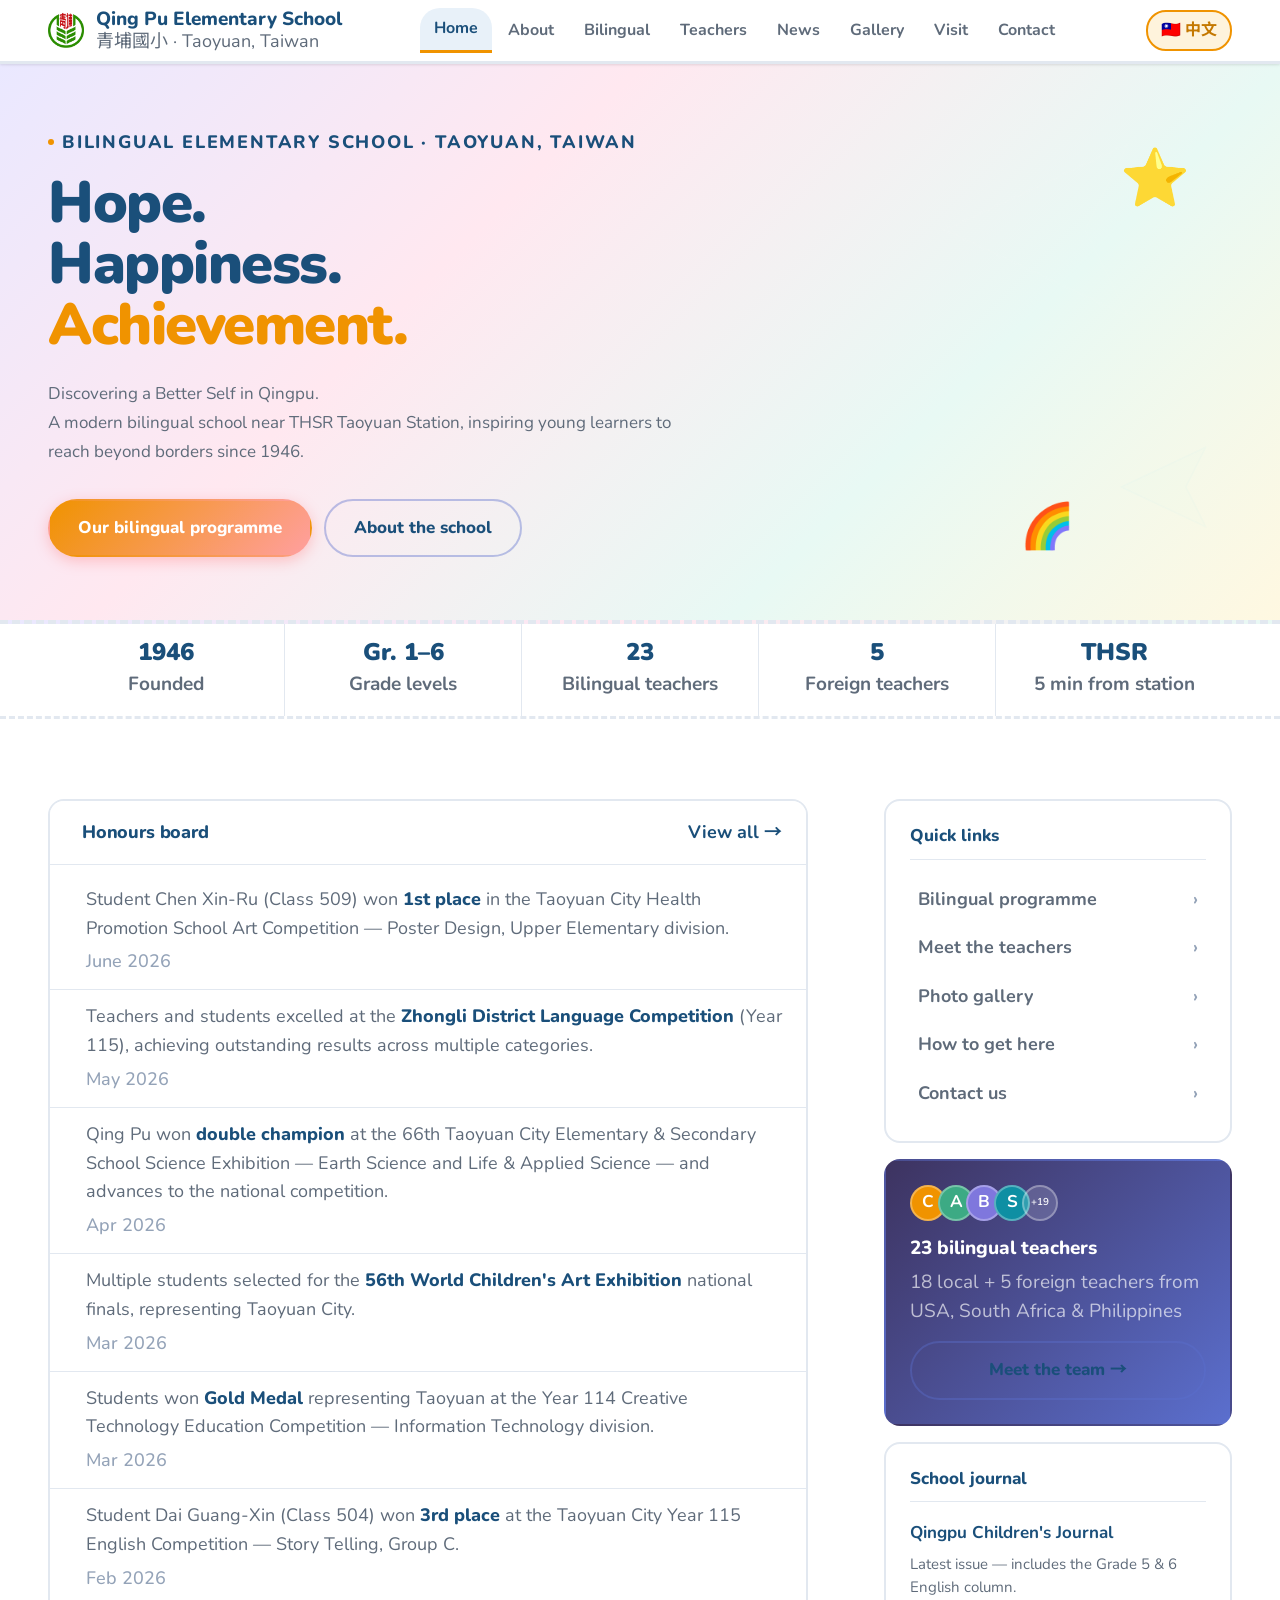
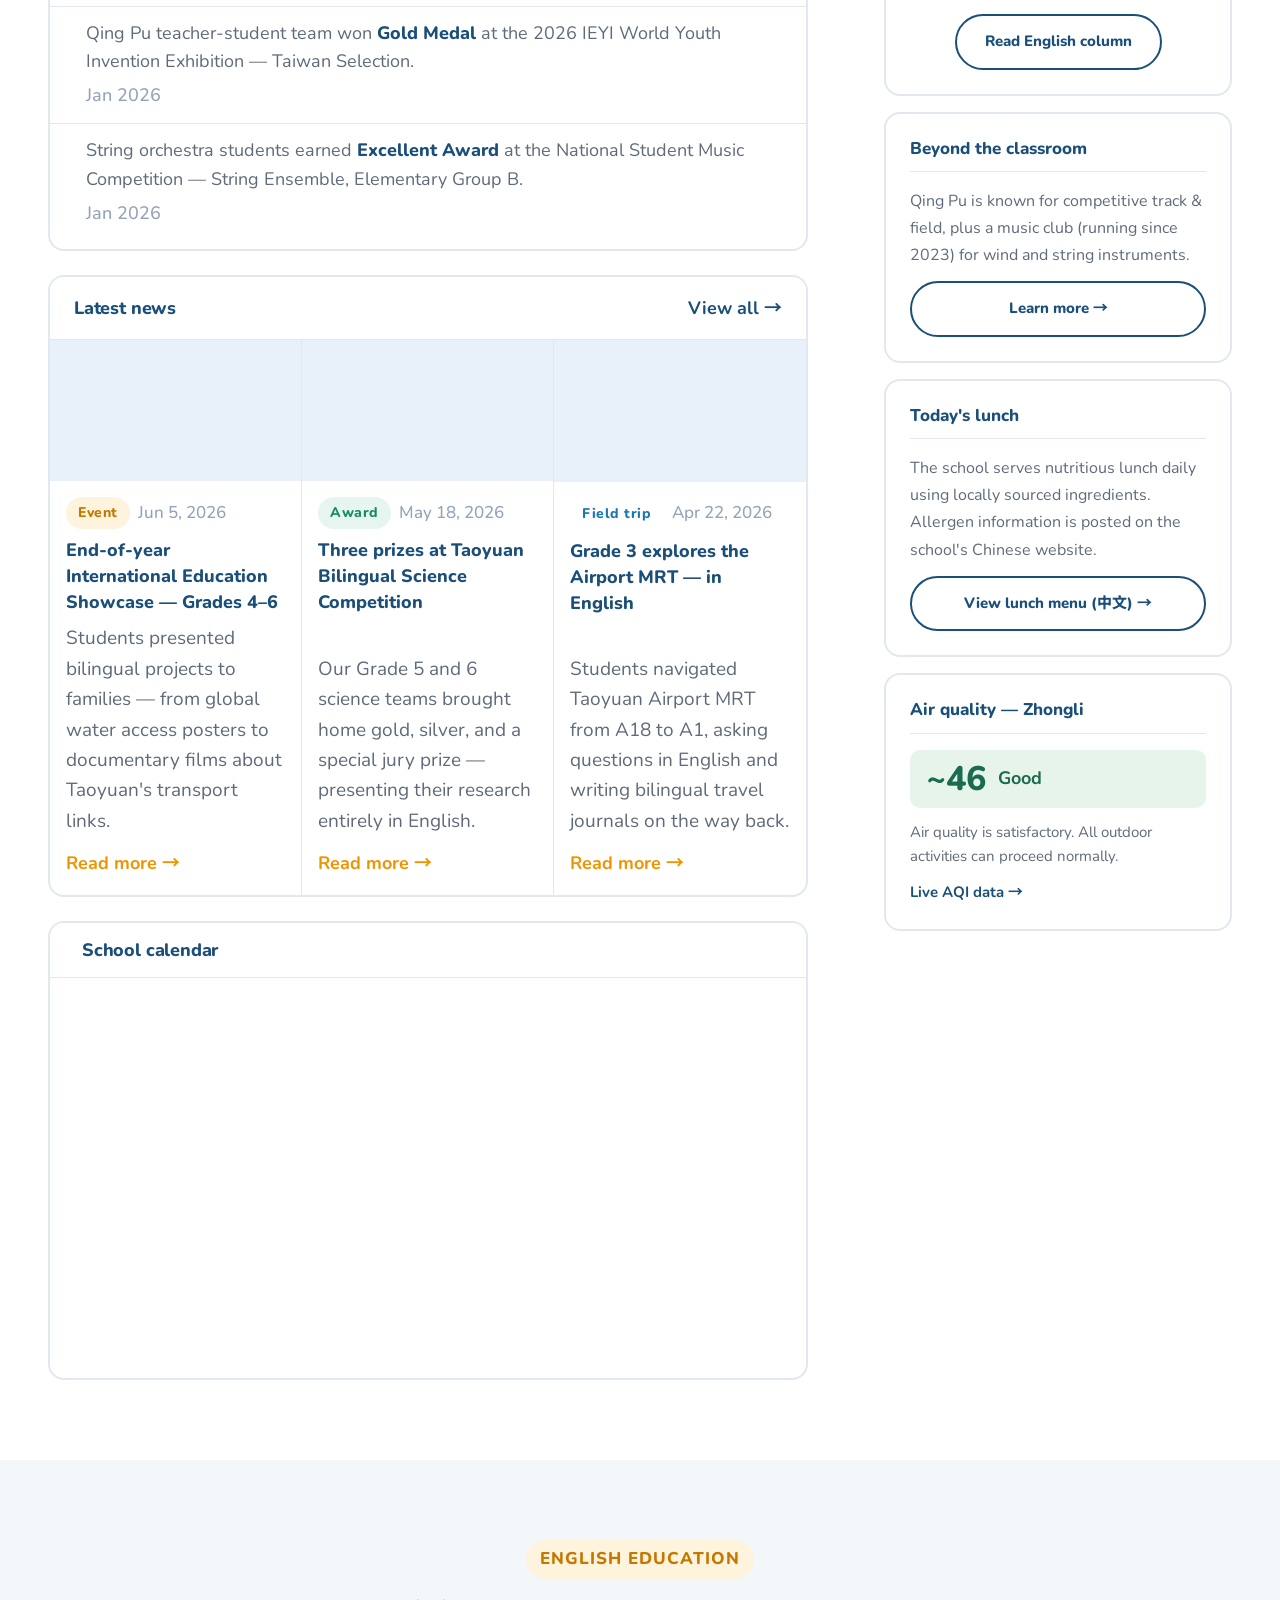
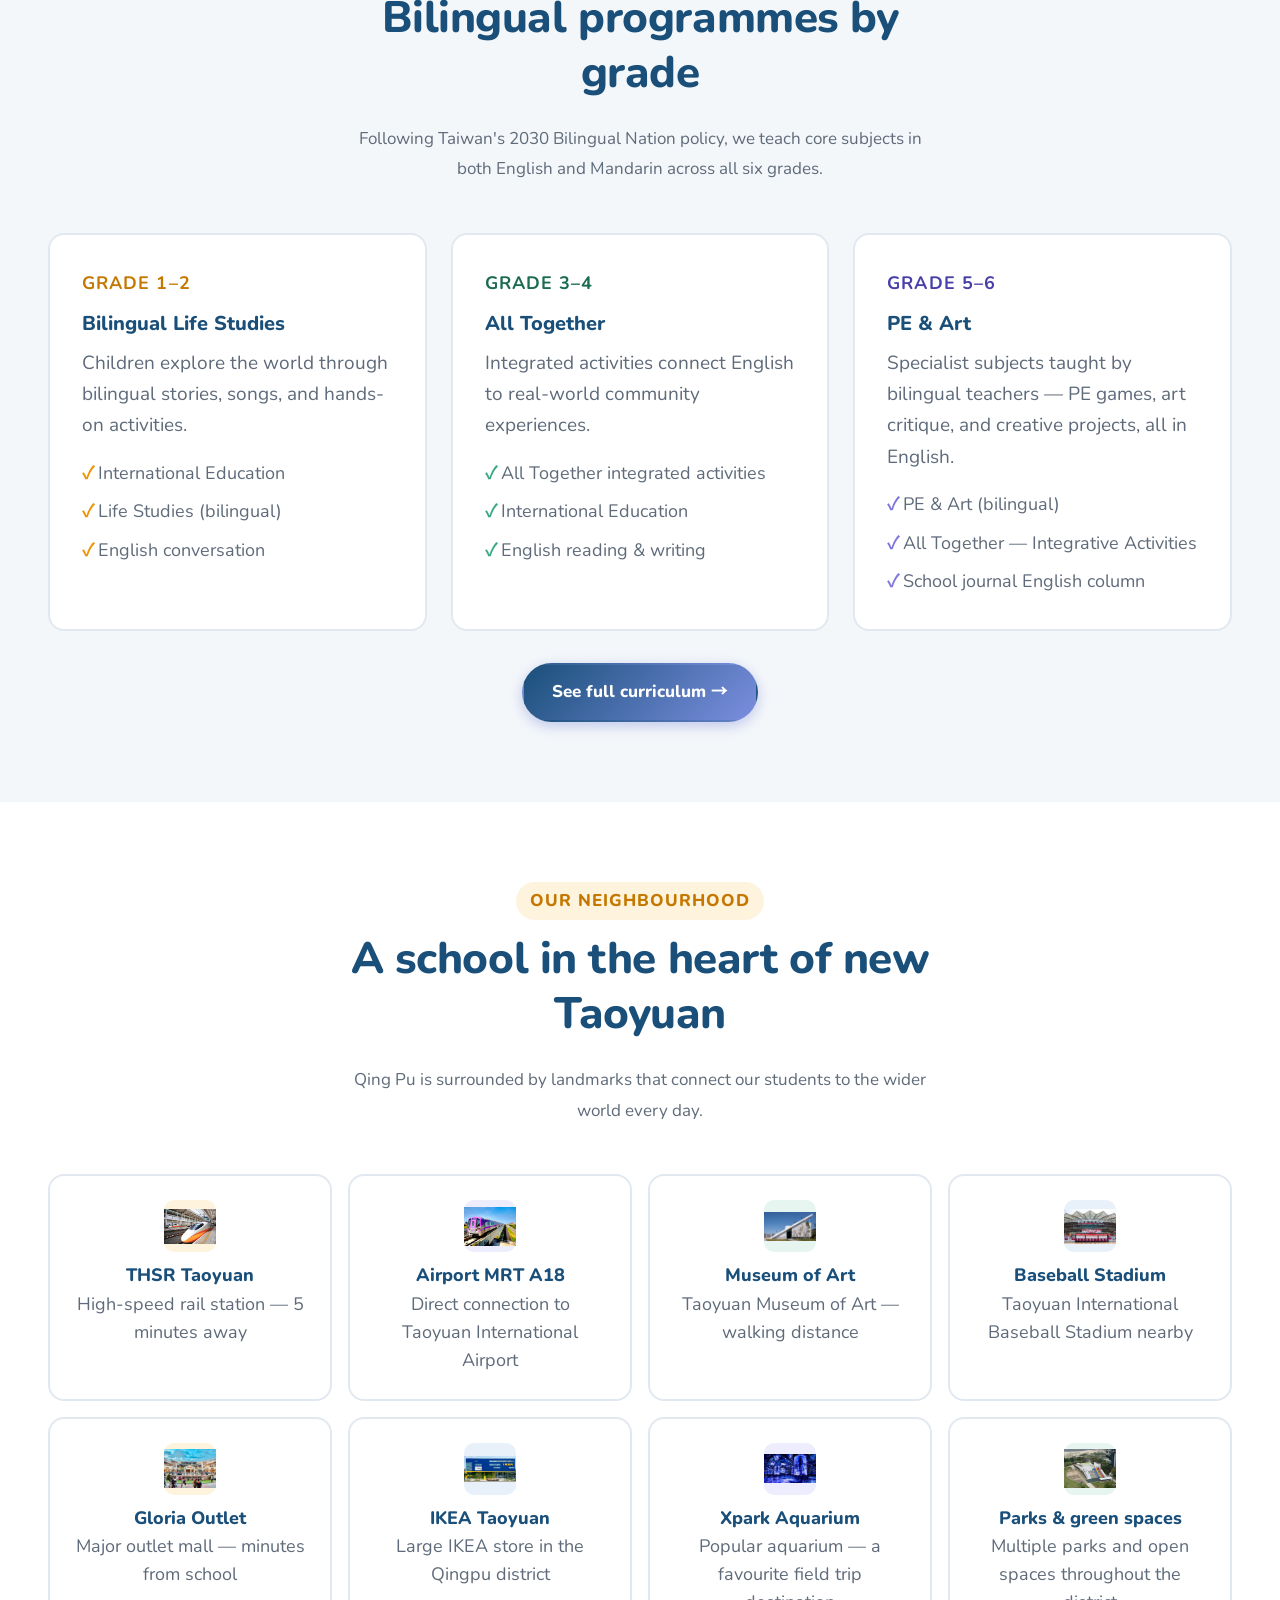
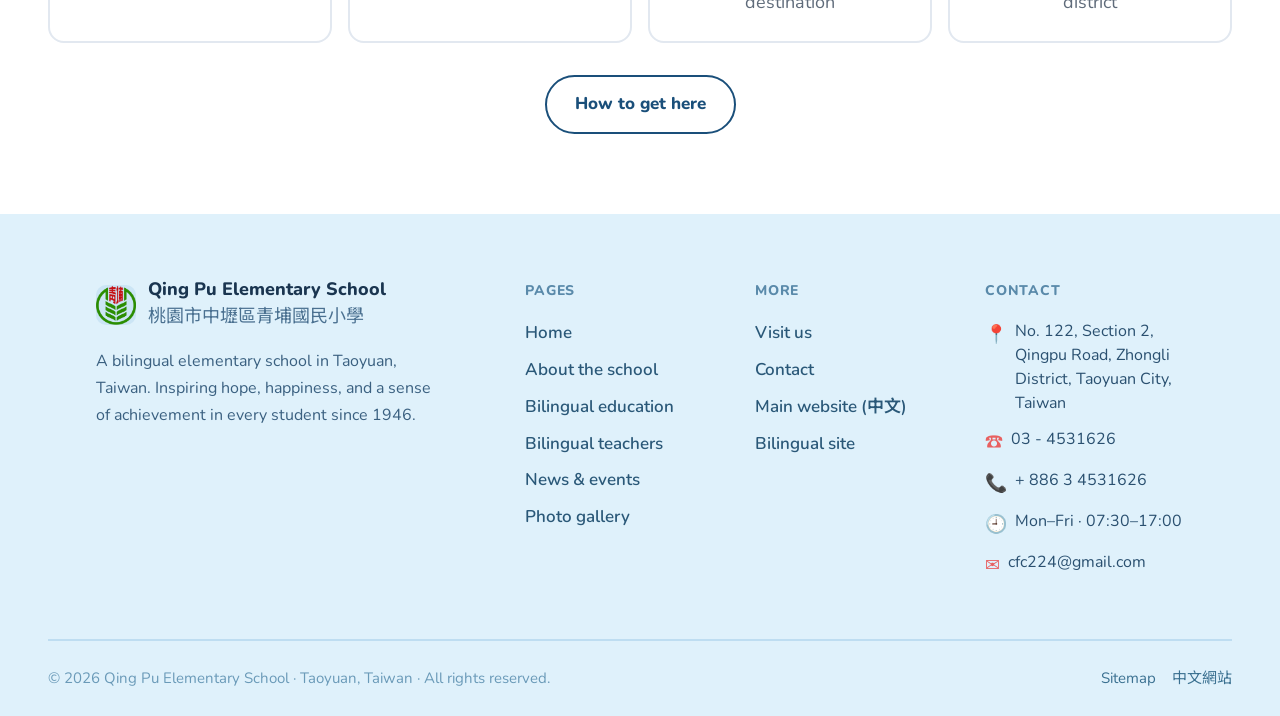
==== commit 1bf15d59: "describe what you changed" ====
--- a/index.html
+++ b/index.html
@@ -85,7 +85,7 @@
             <span class="hero__title-line hero__title-line--3">Achievement.</span>
           </h1>
           <p class="hero__desc">
-            在青埔，遇見更好的自己 — Discovering a Better Self in Qingpu.<br>
+            Discovering a Better Self in Qingpu.<br>
             A modern bilingual school near THSR Taoyuan Station, inspiring young
             learners to reach beyond borders since 1946.
           </p>
@@ -93,42 +93,7 @@
             <a href="bilingual.html" class="btn btn-primary">Our bilingual programme</a>
             <a href="about.html" class="btn btn-ghost">About the school</a>
           </div>
-        </div>
-
-        <!-- Hero quick-info card -->
-        <div class="hero__card">
-          <div class="hero__card-item">
-            <span class="hero__card-icon">📅</span>
-            <div>
-              <strong>School year</strong>
-              <span id="schoolYearLabel">September – June</span>
-            </div>
-          </div>
-          <div class="hero__card-divider" aria-hidden="true"></div>
-          <div class="hero__card-item">
-            <span class="hero__card-icon">🌐</span>
-            <div>
-              <strong>Bilingual programme</strong>
-              <span>Grade 1 – 6</span>
-            </div>
-          </div>
-          <div class="hero__card-divider" aria-hidden="true"></div>
-          <div class="hero__card-item">
-            <span class="hero__card-icon">🚄</span>
-            <div>
-              <strong>THSR Taoyuan</strong>
-              <span>5 minutes away</span>
-            </div>
-          </div>
-          <div class="hero__card-divider" aria-hidden="true"></div>
-          <div class="hero__card-item">
-            <span class="hero__card-icon">👩‍🏫</span>
-            <div>
-              <strong>Teaching team</strong>
-              <span>23 bilingual teachers</span>
-            </div>
-          </div>
-        </div>
+        </div>  
       </div>
     </section>
 
@@ -160,63 +125,62 @@
           <div class="home-block fade-in" aria-labelledby="honours-heading">
             <div class="home-block__header">
               <h2 id="honours-heading" class="home-block__title">
-                <span aria-hidden="true">🏆</span> Honours board
-                <span class="home-block__title-zh">青埔榮譽榜</span>
+                <span aria-hidden="true"></span> Honours board
               </h2>
               <a href="news.html" class="home-block__more">View all →</a>
             </div>
             <ul class="honours-list" role="list">
               <li class="honours-item">
-                <span class="honours-item__icon honours-item__icon--trophy" aria-hidden="true">🏆</span>
+                <span class="honours-item__icon honours-item__icon--trophy" aria-hidden="true"></span>
                 <div class="honours-item__text">
                   <p>Student Chen Xin-Ru (Class 509) won <strong>1st place</strong> in the Taoyuan City Health Promotion School Art Competition — Poster Design, Upper Elementary division.</p>
                   <time class="honours-item__date" datetime="2026-06">June 2026</time>
                 </div>
               </li>
               <li class="honours-item">
-                <span class="honours-item__icon honours-item__icon--cup" aria-hidden="true">🥇</span>
+                <span class="honours-item__icon honours-item__icon--cup" aria-hidden="true"></span>
                 <div class="honours-item__text">
                   <p>Teachers and students excelled at the <strong>Zhongli District Language Competition</strong> (Year 115), achieving outstanding results across multiple categories.</p>
                   <time class="honours-item__date" datetime="2026-05">May 2026</time>
                 </div>
               </li>
               <li class="honours-item">
-                <span class="honours-item__icon honours-item__icon--medal" aria-hidden="true">🥈</span>
+                <span class="honours-item__icon honours-item__icon--medal" aria-hidden="true"></span>
                 <div class="honours-item__text">
                   <p>Qing Pu won <strong>double champion</strong> at the 66th Taoyuan City Elementary &amp; Secondary School Science Exhibition — Earth Science and Life &amp; Applied Science — and advances to the national competition.</p>
                   <time class="honours-item__date" datetime="2026-04">Apr 2026</time>
                 </div>
               </li>
               <li class="honours-item">
-                <span class="honours-item__icon honours-item__icon--cert" aria-hidden="true">🎨</span>
+                <span class="honours-item__icon honours-item__icon--cert" aria-hidden="true"></span>
                 <div class="honours-item__text">
                   <p>Multiple students selected for the <strong>56th World Children's Art Exhibition</strong> national finals, representing Taoyuan City.</p>
                   <time class="honours-item__date" datetime="2026-03">Mar 2026</time>
                 </div>
               </li>
               <li class="honours-item">
-                <span class="honours-item__icon honours-item__icon--trophy" aria-hidden="true">🥇</span>
+                <span class="honours-item__icon honours-item__icon--trophy" aria-hidden="true"></span>
                 <div class="honours-item__text">
                   <p>Students won <strong>Gold Medal</strong> representing Taoyuan at the Year 114 Creative Technology Education Competition — Information Technology division.</p>
                   <time class="honours-item__date" datetime="2026-03">Mar 2026</time>
                 </div>
               </li>
               <li class="honours-item">
-                <span class="honours-item__icon honours-item__icon--medal" aria-hidden="true">🎤</span>
+                <span class="honours-item__icon honours-item__icon--medal" aria-hidden="true"></span>
                 <div class="honours-item__text">
                   <p>Student Dai Guang-Xin (Class 504) won <strong>3rd place</strong> at the Taoyuan City Year 115 English Competition — Story Telling, Group C.</p>
                   <time class="honours-item__date" datetime="2026-02">Feb 2026</time>
                 </div>
               </li>
               <li class="honours-item">
-                <span class="honours-item__icon honours-item__icon--trophy" aria-hidden="true">🌍</span>
+                <span class="honours-item__icon honours-item__icon--trophy" aria-hidden="true"></span>
                 <div class="honours-item__text">
                   <p>Qing Pu teacher-student team won <strong>Gold Medal</strong> at the 2026 IEYI World Youth Invention Exhibition — Taiwan Selection.</p>
                   <time class="honours-item__date" datetime="2026-01">Jan 2026</time>
                 </div>
               </li>
               <li class="honours-item">
-                <span class="honours-item__icon honours-item__icon--cup" aria-hidden="true">🎻</span>
+                <span class="honours-item__icon honours-item__icon--cup" aria-hidden="true"></span>
                 <div class="honours-item__text">
                   <p>String orchestra students earned <strong>Excellent Award</strong> at the National Student Music Competition — String Ensemble, Elementary Group B.</p>
                   <time class="honours-item__date" datetime="2026-01">Jan 2026</time>
@@ -229,8 +193,7 @@
           <div class="home-block fade-in" aria-labelledby="news-heading">
             <div class="home-block__header">
               <h2 id="news-heading" class="home-block__title">
-                <span aria-hidden="true">📰</span> Latest news
-                <span class="home-block__title-zh">最新消息</span>
+                Latest news
               </h2>
               <a href="news.html" class="home-block__more">View all →</a>
             </div>
@@ -238,7 +201,7 @@
 
               <article class="home-news-card fade-in">
                 <div class="home-news-card__img-wrap">
-                  <div class="home-news-card__img-ph" aria-hidden="true">🌍</div>
+                  <div class="home-news-card__img-ph" aria-hidden="true"></div>
                 </div>
                 <div class="home-news-card__body">
                   <div class="home-news-card__meta">
@@ -253,7 +216,7 @@
 
               <article class="home-news-card fade-in">
                 <div class="home-news-card__img-wrap">
-                  <div class="home-news-card__img-ph" aria-hidden="true">🔬</div>
+                  <div class="home-news-card__img-ph" aria-hidden="true"></div>
                 </div>
                 <div class="home-news-card__body">
                   <div class="home-news-card__meta">
@@ -268,7 +231,7 @@
 
               <article class="home-news-card fade-in">
                 <div class="home-news-card__img-wrap">
-                  <div class="home-news-card__img-ph" aria-hidden="true">🚇</div>
+                  <div class="home-news-card__img-ph" aria-hidden="true"></div>
                 </div>
                 <div class="home-news-card__body">
                   <div class="home-news-card__meta">
@@ -288,8 +251,7 @@
           <div class="home-block fade-in" aria-labelledby="calendar-heading">
             <div class="home-block__header">
               <h2 id="calendar-heading" class="home-block__title">
-                <span aria-hidden="true">📅</span> School calendar
-                <span class="home-block__title-zh">行事曆</span>
+                <span aria-hidden="true"></span> School calendar
               </h2>
             </div>
             <div class="calendar-embed">
@@ -318,43 +280,31 @@
             <ul class="quicklink-list" role="list">
               <li>
                 <a href="bilingual.html" class="quicklink-item">
-                  <span class="quicklink-item__icon" style="background:var(--green-light);">🌐</span>
-                  <span>Bilingual programme</span>
+                  Bilingual programme
                   <span class="quicklink-item__arrow">›</span>
                 </a>
               </li>
               <li>
                 <a href="teachers.html" class="quicklink-item">
-                  <span class="quicklink-item__icon" style="background:var(--navy-light);">👩‍🏫</span>
-                  <span>Meet the teachers</span>
+                  Meet the teachers
                   <span class="quicklink-item__arrow">›</span>
                 </a>
               </li>
               <li>
                 <a href="gallery.html" class="quicklink-item">
-                  <span class="quicklink-item__icon" style="background:var(--purple-light);">📸</span>
-                  <span>Photo gallery</span>
+                  Photo gallery
                   <span class="quicklink-item__arrow">›</span>
                 </a>
               </li>
               <li>
                 <a href="visit.html" class="quicklink-item">
-                  <span class="quicklink-item__icon" style="background:var(--orange-light);">📍</span>
-                  <span>How to get here</span>
+                  How to get here
                   <span class="quicklink-item__arrow">›</span>
                 </a>
               </li>
               <li>
                 <a href="contact.html" class="quicklink-item">
-                  <span class="quicklink-item__icon" style="background:var(--green-light);">✉️</span>
-                  <span>Contact us</span>
-                  <span class="quicklink-item__arrow">›</span>
-                </a>
-              </li>
-              <li>
-                <a href="https://www.cpps.tyc.edu.tw" target="_blank" rel="noopener" class="quicklink-item">
-                  <span class="quicklink-item__icon" style="background:#f0f0f0;">🇹🇼</span>
-                  <span>Chinese website</span>
+                  Contact us
                   <span class="quicklink-item__arrow">›</span>
                 </a>
               </li>
@@ -379,16 +329,9 @@
 
           <!-- School journal -->
           <div class="sidebar-panel fade-in">
-            <h3 class="sidebar-panel__title">📖 School journal</h3>
+            <h3 class="sidebar-panel__title">School journal</h3>
             <div class="journal-mini-card">
-              <div class="journal-mini-card__cover" aria-hidden="true">
-                <!--
-                  Replace with real cover:
-                  <img src="images/journal-cover.png" alt="Qingpu School Journal cover">
-                -->
-                <span>📰</span>
-                <p>青埔兒童</p>
-              </div>
+              
               <div class="journal-mini-card__info">
                 <p class="journal-mini-card__title">Qingpu Children's Journal</p>
                 <p class="journal-mini-card__desc">Latest issue — includes the Grade 5 &amp; 6 English column.</p>
@@ -401,7 +344,7 @@
 
           <!-- Student life teaser -->
           <div class="sidebar-panel fade-in">
-            <h3 class="sidebar-panel__title">🏃 Beyond the classroom</h3>
+            <h3 class="sidebar-panel__title">Beyond the classroom</h3>
             <p class="sidebar-panel__desc">
               Qing Pu is known for competitive track &amp; field, plus a music club
               (running since 2023) for wind and string instruments.
@@ -413,7 +356,7 @@
 
           <!-- Lunch info link -->
           <div class="sidebar-panel fade-in">
-            <h3 class="sidebar-panel__title">🍱 Today's lunch</h3>
+            <h3 class="sidebar-panel__title">Today's lunch</h3>
             <p class="sidebar-panel__desc">
               The school serves nutritious lunch daily using locally sourced ingredients.
               Allergen information is posted on the school's Chinese website.
@@ -425,7 +368,7 @@
 
           <!-- Air quality widget -->
           <div class="sidebar-panel fade-in">
-            <h3 class="sidebar-panel__title">💨 Air quality — Zhongli</h3>
+            <h3 class="sidebar-panel__title">Air quality — Zhongli</h3>
             <div class="aqi-widget">
               <div class="aqi-widget__score aqi-widget__score--good">
                 <span class="aqi-widget__num">~46</span>
@@ -448,14 +391,14 @@
     <section class="section bg-white" aria-labelledby="bilingual-heading">
       <div class="container">
         <div class="section-header centered">
-          <p class="eyebrow">🌐 English education</p>
+          <p class="eyebrow">English education</p>
           <h2 id="bilingual-heading">Bilingual programmes by grade</h2>
           <p>Following Taiwan's 2030 Bilingual Nation policy, we teach core subjects in both English and Mandarin across all six grades.</p>
         </div>
 
         <div class="programs-grid">
           <div class="program-card fade-in">
-            <div class="program-card__grade">Gr. 1–2</div>
+            <div class="program-card__grade">Grade 1–2</div>
             <h3 class="program-card__title">Bilingual Life Studies</h3>
             <p class="program-card__desc">Children explore the world through bilingual stories, songs, and hands-on activities.</p>
             <ul class="program-card__subjects">
@@ -465,7 +408,7 @@
             </ul>
           </div>
           <div class="program-card fade-in">
-            <div class="program-card__grade">Gr. 3–4</div>
+            <div class="program-card__grade">Grade 3–4</div>
             <h3 class="program-card__title">All Together</h3>
             <p class="program-card__desc">Integrated activities connect English to real-world community experiences.</p>
             <ul class="program-card__subjects">
@@ -475,7 +418,7 @@
             </ul>
           </div>
           <div class="program-card fade-in">
-            <div class="program-card__grade">Gr. 5–6</div>
+            <div class="program-card__grade">Grade 5–6</div>
             <h3 class="program-card__title">PE &amp; Art</h3>
             <p class="program-card__desc">Specialist subjects taught by bilingual teachers — PE games, art critique, and creative projects, all in English.</p>
             <ul class="program-card__subjects">
@@ -499,48 +442,48 @@
     <section class="section" aria-labelledby="nearby-heading">
       <div class="container">
         <div class="section-header centered">
-          <p class="eyebrow">📍 Our neighbourhood</p>
+          <p class="eyebrow">Our neighbourhood</p>
           <h2 id="nearby-heading">A school in the heart of new Taoyuan</h2>
           <p>Qing Pu is surrounded by landmarks that connect our students to the wider world every day.</p>
         </div>
         <div class="grid-4 nearby-grid">
           <div class="nearby-card fade-in">
-            <div class="nearby-card__icon" style="background:var(--orange-light); color:var(--orange-dark);">🚄</div>
+            <div class="nearby-card__icon" style="background:var(--orange-light); color:var(--orange-dark);"><img src="images/Neighborhood/TSHR.jpg" alt=""></div>
             <h4>THSR Taoyuan</h4>
             <p>High-speed rail station — 5 minutes away</p>
           </div>
           <div class="nearby-card fade-in">
-            <div class="nearby-card__icon" style="background:var(--purple-light); color:#4840a8;">🚇</div>
+            <div class="nearby-card__icon" style="background:var(--purple-light); color:#4840a8;"><img src="images/Neighborhood/airportMRT.png" alt=""></div>
             <h4>Airport MRT A18</h4>
             <p>Direct connection to Taoyuan International Airport</p>
           </div>
           <div class="nearby-card fade-in">
-            <div class="nearby-card__icon" style="background:var(--green-light); color:#1a6b4f;">🎨</div>
+            <div class="nearby-card__icon" style="background:var(--green-light); color:#1a6b4f;"><img src="images/Neighborhood/museum.jpg" alt=""></div>
             <h4>Museum of Art</h4>
             <p>Taoyuan Museum of Art — walking distance</p>
           </div>
           <div class="nearby-card fade-in">
-            <div class="nearby-card__icon" style="background:var(--navy-light); color:var(--navy);">⚾</div>
+            <div class="nearby-card__icon" style="background:var(--navy-light); color:var(--navy);"><img src="images/Neighborhood/baseball stadium.jpg" alt=""></div>
             <h4>Baseball Stadium</h4>
             <p>Taoyuan International Baseball Stadium nearby</p>
           </div>
           <div class="nearby-card fade-in">
-            <div class="nearby-card__icon" style="background:var(--orange-light); color:var(--orange-dark);">🛍️</div>
+            <div class="nearby-card__icon" style="background:var(--orange-light); color:var(--orange-dark);"><img src="images/Neighborhood/gloria.jpg" alt=""></div>
             <h4>Gloria Outlet</h4>
             <p>Major outlet mall — minutes from school</p>
           </div>
           <div class="nearby-card fade-in">
-            <div class="nearby-card__icon" style="background:var(--navy-light); color:var(--navy);">🪑</div>
+            <div class="nearby-card__icon" style="background:var(--navy-light); color:var(--navy);"><img src="images/Neighborhood/IKEA.jpeg" alt=""></div>
             <h4>IKEA Taoyuan</h4>
             <p>Large IKEA store in the Qingpu district</p>
           </div>
           <div class="nearby-card fade-in">
-            <div class="nearby-card__icon" style="background:var(--purple-light); color:#4840a8;">🐠</div>
+            <div class="nearby-card__icon" style="background:var(--purple-light); color:#4840a8;"><img src="images/Neighborhood/xpark.jpg" alt=""></div>
             <h4>Xpark Aquarium</h4>
             <p>Popular aquarium — a favourite field trip destination</p>
           </div>
           <div class="nearby-card fade-in">
-            <div class="nearby-card__icon" style="background:var(--green-light); color:#1a6b4f;">🌳</div>
+            <div class="nearby-card__icon" style="background:var(--green-light); color:#1a6b4f;"><img src="images/Neighborhood/park.webp" alt=""></div>
             <h4>Parks &amp; green spaces</h4>
             <p>Multiple parks and open spaces throughout the district</p>
           </div>
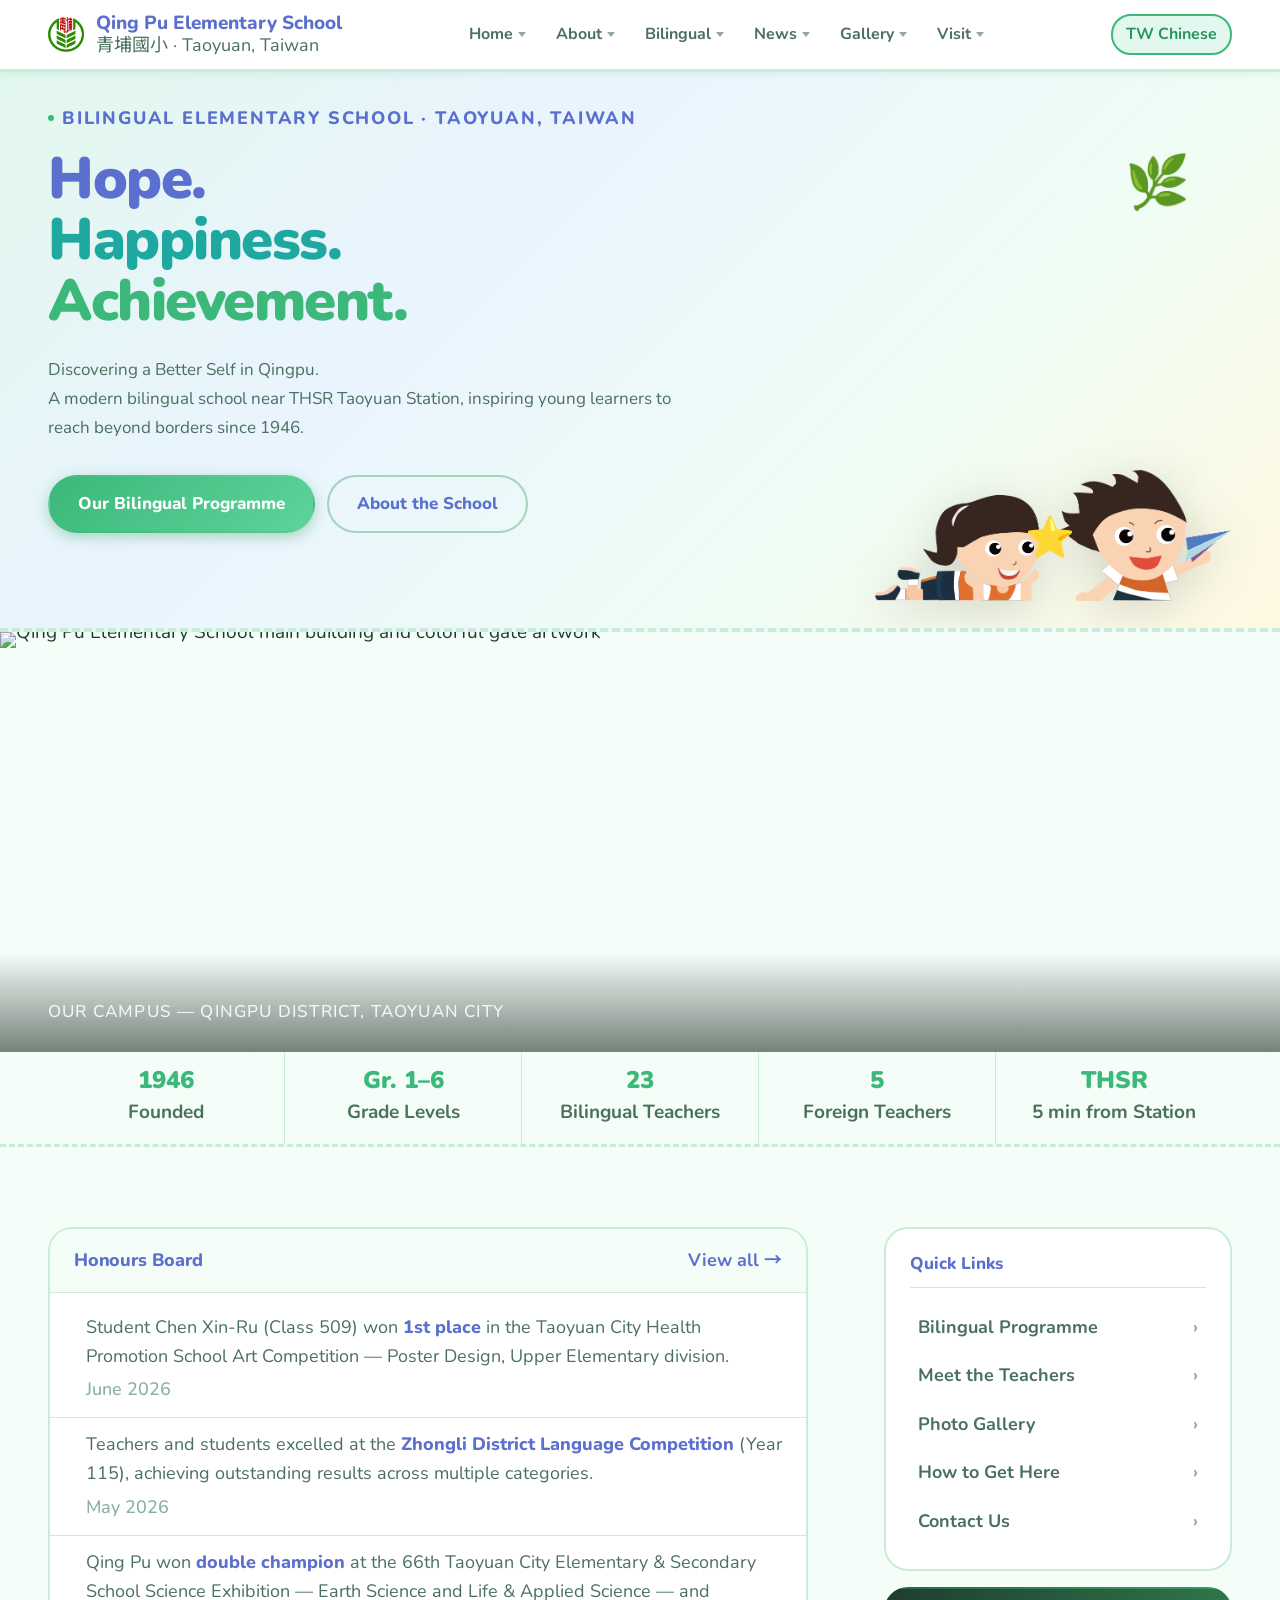
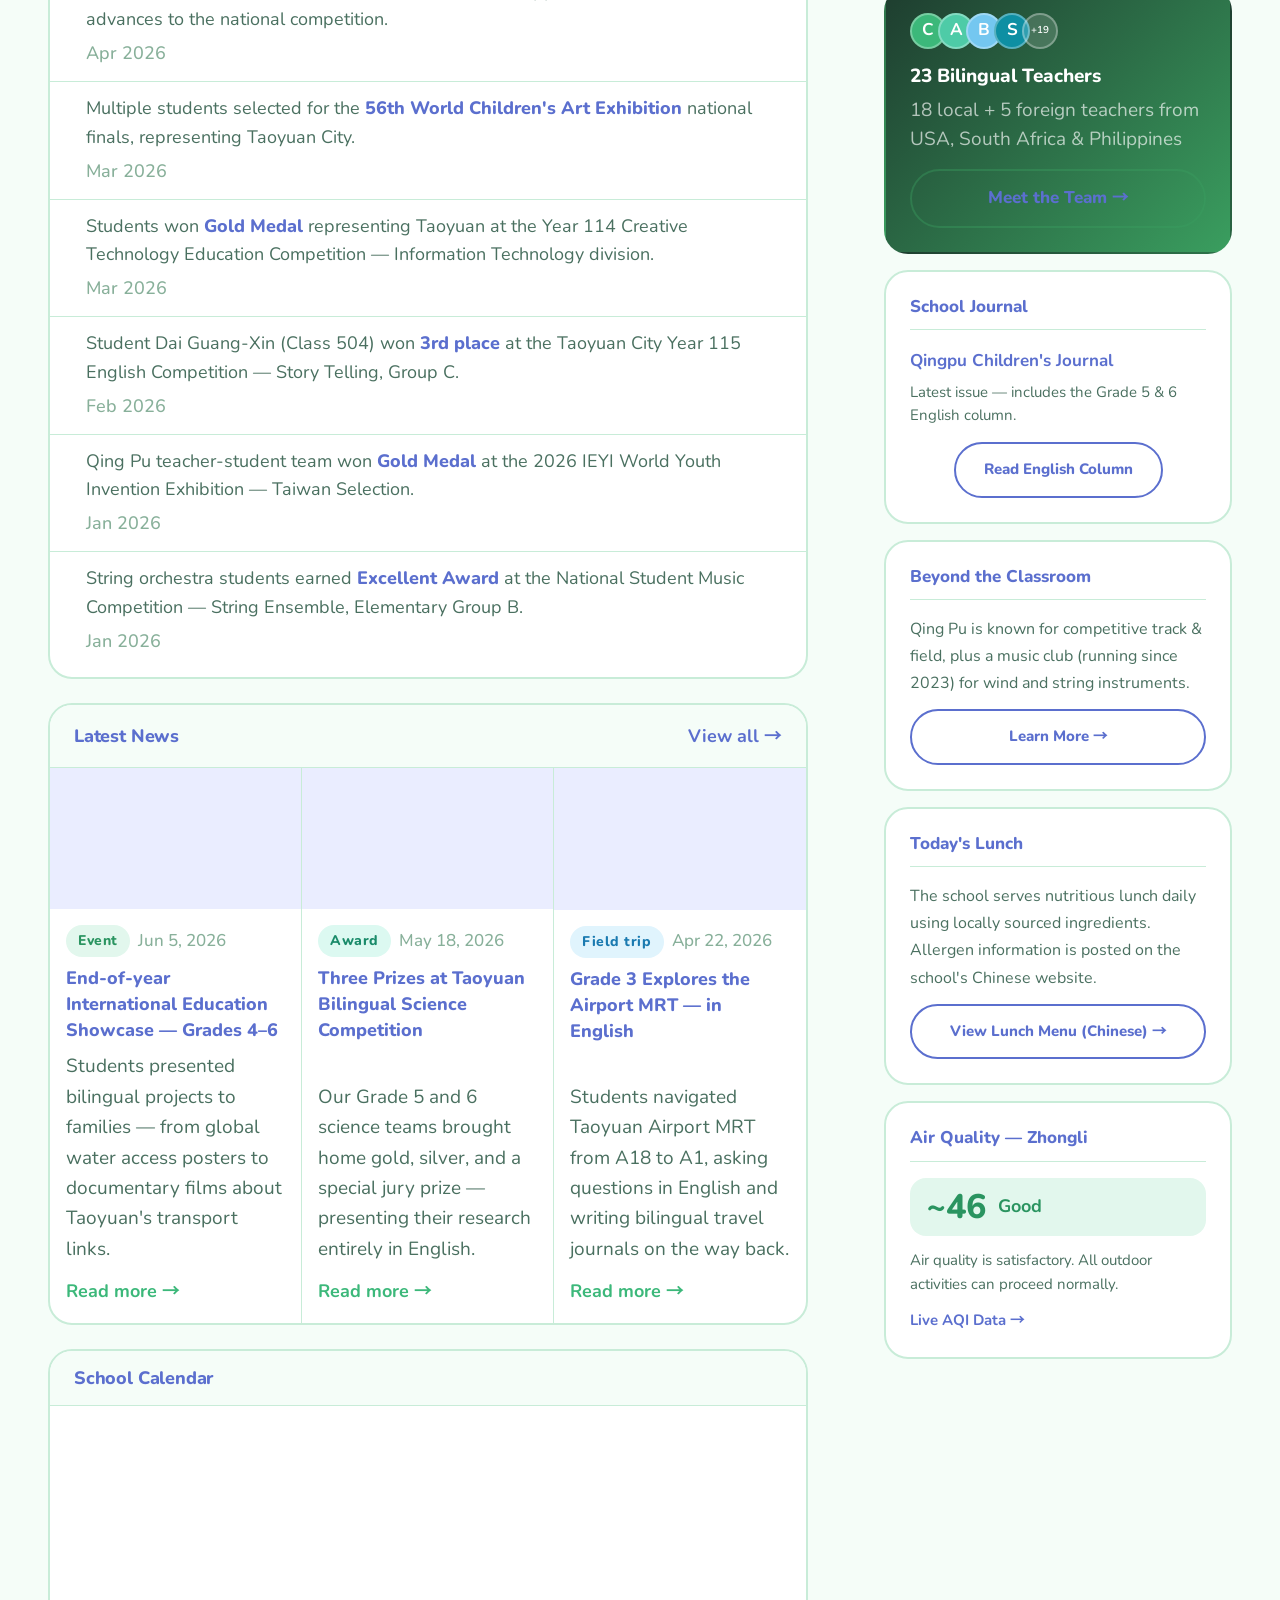
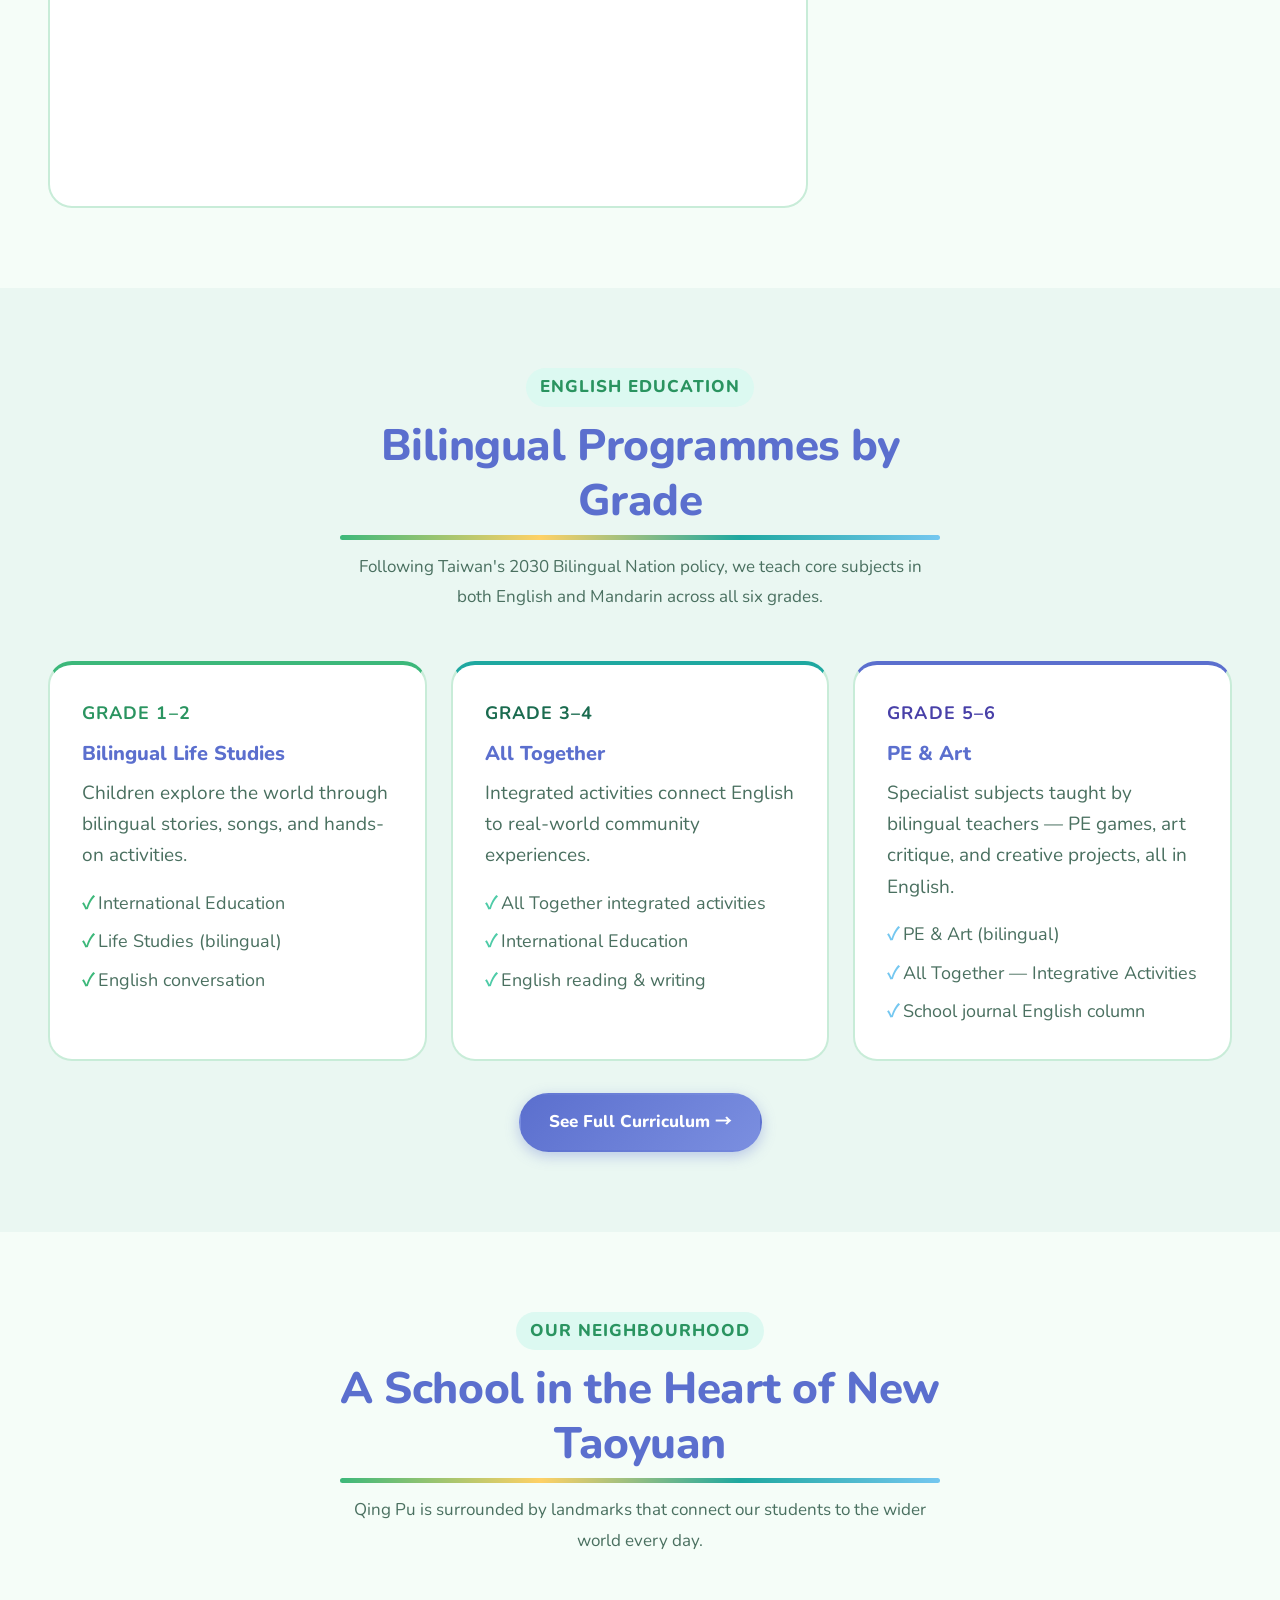
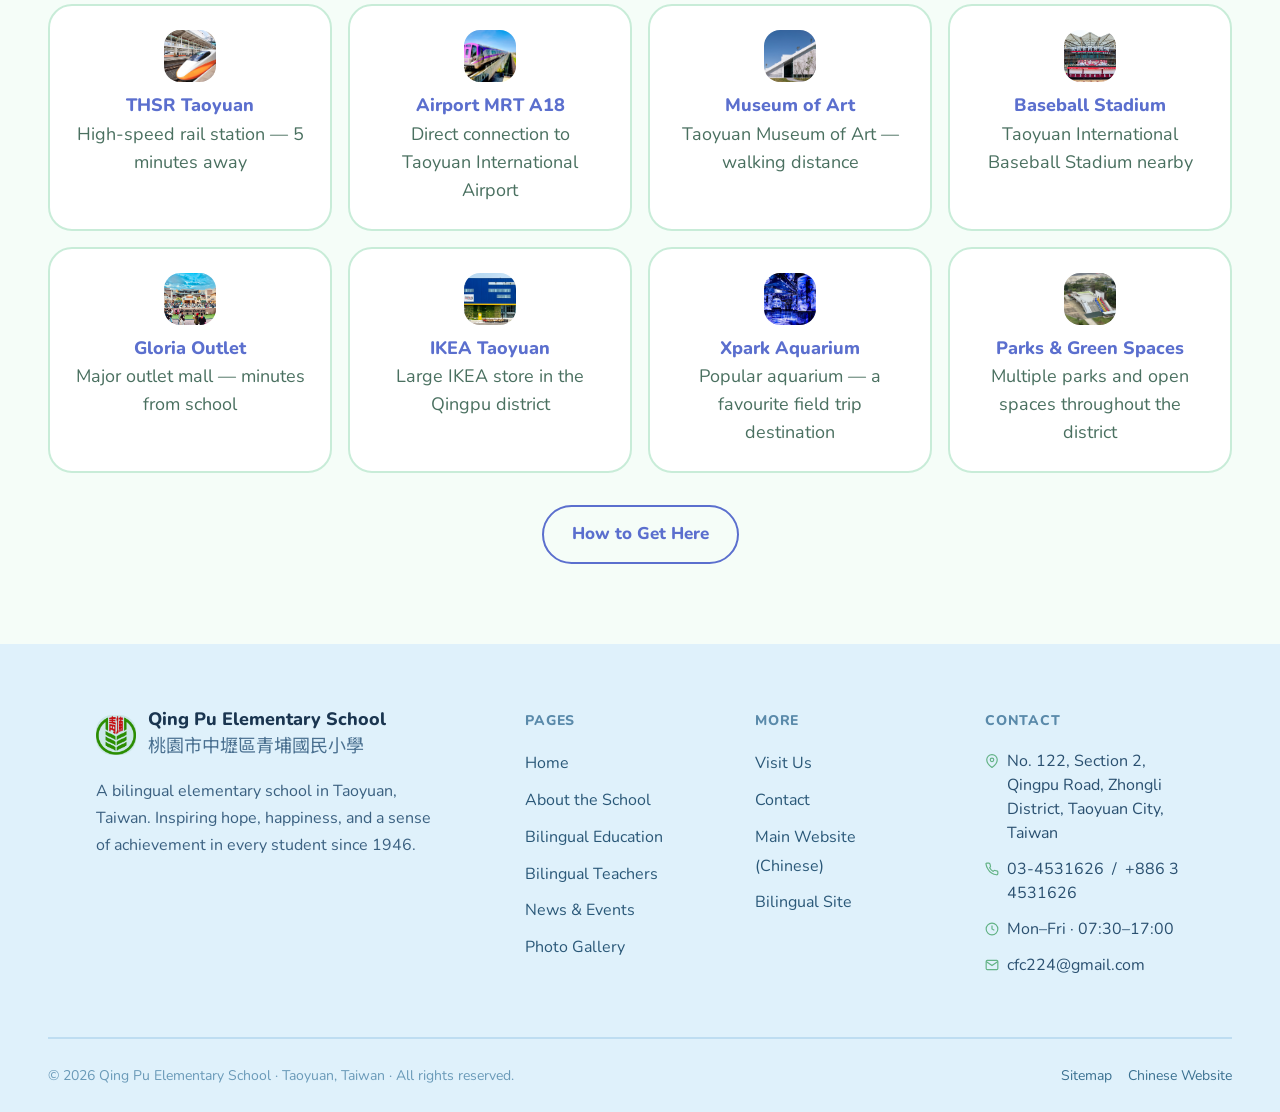
==== commit 21e2000c: "describe what you changed" ====
--- a/index.html
+++ b/index.html
@@ -1,570 +1,627 @@
 <!DOCTYPE html>
 <html lang="en">
 <head>
-  <meta charset="UTF-8">
-  <meta name="viewport" content="width=device-width, initial-scale=1.0">
-  <meta name="description" content="Qing Pu Elementary School — a bilingual elementary school near THSR Taoyuan Station, nurturing global citizens in Taoyuan, Taiwan.">
-  <title>Qing Pu Elementary School — Taoyuan, Taiwan</title>
-  <link rel="stylesheet" href="css/style.css">
-  <link rel="stylesheet" href="css/pages/home.css">
-  <link rel="stylesheet" href="css/playful-theme.css">
+<meta charset="UTF-8">
+<meta name="viewport" content="width=device-width, initial-scale=1.0">
+<meta name="description" content="Qing Pu Elementary School — a bilingual elementary school near THSR Taoyuan Station, nurturing global citizens in Taoyuan, Taiwan.">
+<title>Qing Pu Elementary School — Taoyuan, Taiwan</title>
+<link rel="stylesheet" href="css/style.css">
+<link rel="stylesheet" href="css/pages/home.css">
+<link rel="stylesheet" href="css/playful-theme.css">
+<link rel="stylesheet" href="css/pages/home-update.css">
 </head>
 <body>
 
-  <a class="skip-link" href="#main">Skip to main content</a>
-
-  <!-- ── NAVBAR ── -->
-  <nav class="navbar" aria-label="Main navigation">
-    <div class="container navbar__inner">
-      <a href="index.html" class="navbar__logo" aria-label="Qing Pu Elementary School — home">
-        <div class="navbar__logo-img" aria-hidden="true"><img src="images/History/logo.png" alt=""></div>
-        <div class="navbar__logo-text">
-          <span class="navbar__name">Qing Pu Elementary School</span>
-          <span class="navbar__sub">青埔國小 · Taoyuan, Taiwan</span>
-        </div>
-      </a>
-      <ul class="navbar__links" role="list">
-        <li><a href="index.html" class="active">Home</a></li>
-        <li><a href="about.html">About</a></li>
-        <li><a href="bilingual.html">Bilingual</a></li>
-        <li><a href="teachers.html">Teachers</a></li>
-        <li><a href="news.html">News</a></li>
-        <li><a href="gallery.html">Gallery</a></li>
-        <li><a href="visit.html">Visit</a></li>
-        <li><a href="contact.html">Contact</a></li>
+<a class="skip-link" href="#main">Skip to main content</a>
+
+<!-- ── NAVBAR ── -->
+<nav class="navbar" aria-label="Main navigation">
+  <div class="container navbar__inner">
+
+    <a href="index.html" class="navbar__logo" aria-label="Qing Pu Elementary School — home">
+      <div class="navbar__logo-img" aria-hidden="true"><img src="images/History/logo.png" alt=""></div>
+      <div class="navbar__logo-text">
+        <span class="navbar__name">Qing Pu Elementary School</span>
+        <span class="navbar__sub">青埔國小 · Taoyuan, Taiwan</span>
+      </div>
+    </a>
+
+    <!-- Desktop nav with dropdowns — ALL items -->
+    <ul class="navbar__links" role="list">
+
+      <li class="has-dropdown">
+        <button class="nav-dropdown-btn" aria-expanded="false" aria-haspopup="true">
+          Home <span class="nav-caret" aria-hidden="true"></span>
+        </button>
+        <ul class="nav-dropdown" role="list">
+          <li><a href="index.html">Home Page</a></li>
+          <li><a href="index.html#honours-heading">Honours Board</a></li>
+          <li><a href="index.html#news-heading">Latest News</a></li>
+          <li><a href="index.html#calendar-heading">School Calendar</a></li>
+          <li><a href="index.html#bilingual-heading">Bilingual Overview</a></li>
+          <li><a href="index.html#nearby-heading">Our Neighbourhood</a></li>
+        </ul>
+      </li>
+
+      <li class="has-dropdown">
+        <button class="nav-dropdown-btn" aria-expanded="false" aria-haspopup="true">
+          About <span class="nav-caret" aria-hidden="true"></span>
+        </button>
+        <ul class="nav-dropdown" role="list">
+          <li><a href="about.html">School Overview</a></li>
+          <li><a href="about.html#history">History &amp; Milestones</a></li>
+          <li><a href="about.html#vision">Vision &amp; Values</a></li>
+          <li><a href="about.html#student-life">Student Life</a></li>
+        </ul>
+      </li>
+
+      <li class="has-dropdown">
+        <button class="nav-dropdown-btn" aria-expanded="false" aria-haspopup="true">
+          Bilingual <span class="nav-caret" aria-hidden="true"></span>
+        </button>
+        <ul class="nav-dropdown" role="list">
+          <li><a href="curriculum.html">Programme Overview</a></li>
+          <li><a href="curriculum.html#curriculum">Curriculum by Grade</a></li>
+          <li><a href="curriculum.html#journal">English Journal</a></li>
+          <li><a href="teachers.html">Bilingual Teachers</a></li>
+        </ul>
+      </li>
+
+      <li class="has-dropdown">
+        <button class="nav-dropdown-btn" aria-expanded="false" aria-haspopup="true">
+          News <span class="nav-caret" aria-hidden="true"></span>
+        </button>
+        <ul class="nav-dropdown" role="list">
+          <li><a href="news.html">All News &amp; Events</a></li>
+          <li><a href="news.html?cat=event">Events</a></li>
+          <li><a href="news.html?cat=award">Awards</a></li>
+          <li><a href="news.html?cat=announcement">Announcements</a></li>
+        </ul>
+      </li>
+
+      <li class="has-dropdown">
+        <button class="nav-dropdown-btn" aria-expanded="false" aria-haspopup="true">
+          Gallery <span class="nav-caret" aria-hidden="true"></span>
+        </button>
+        <ul class="nav-dropdown" role="list">
+          <li><a href="gallery.html">Photo Gallery</a></li>
+          <li><a href="gallery.html?cat=campus">Campus</a></li>
+          <li><a href="gallery.html?cat=events">Events</a></li>
+          <li><a href="gallery.html?cat=bilingual">Bilingual Activities</a></li>
+          <li><a href="gallery-album.html">Albums</a></li>
+        </ul>
+      </li>
+
+      <li class="has-dropdown">
+        <button class="nav-dropdown-btn" aria-expanded="false" aria-haspopup="true">
+          Visit <span class="nav-caret" aria-hidden="true"></span>
+        </button>
+        <ul class="nav-dropdown" role="list">
+          <li><a href="visit.html">Getting Here</a></li>
+          <li><a href="visit.html#transport">Transport Options</a></li>
+          <li><a href="visit.html#nearby">Nearby Landmarks</a></li>
+          <li><a href="contact.html">Contact Us</a></li>
+        </ul>
+      </li>
+
+    </ul>
+
+    <a href="https://www.cpps.tyc.edu.tw" target="_blank" rel="noopener" class="navbar__lang">TW Chinese</a>
+
+    <button class="navbar__toggle" aria-label="Open navigation menu" aria-expanded="false" aria-controls="mobile-menu">
+      <span></span><span></span><span></span>
+    </button>
+  </div>
+
+  <!-- Mobile menu -->
+  <div class="navbar__mobile" id="mobile-menu" role="navigation" aria-label="Mobile navigation">
+    <a href="index.html">Home</a>
+    <a href="about.html">About</a>
+    <a href="curriculum.html">Curriculum</a>
+    <a href="teachers.html">Bilingual Teachers</a>
+    <a href="news.html">News</a>
+    <a href="gallery.html">Gallery</a>
+    <a href="visit.html">Visit Us</a>
+    <a href="contact.html">Contact</a>
+    <div class="navbar__mobile-lang">
+      <a href="https://www.cpps.tyc.edu.tw" target="_blank" rel="noopener">View Chinese Website</a>
+    </div>
+  </div>
+</nav>
+
+<main id="main">
+
+  <!-- ============================================================
+  HERO — school building photo + mascots
+  ============================================================ -->
+  <section class="hero" aria-label="School introduction">
+    <div class="hero__bg" aria-hidden="true"></div>
+
+    <!-- Decorative paper planes -->
+    <div class="hero__planes" aria-hidden="true">
+      <svg class="hero__plane hero__plane--1" viewBox="0 0 80 80" fill="none" xmlns="http://www.w3.org/2000/svg">
+        <path d="M4 40 L72 8 L56 40 L72 72 Z" fill="rgba(255,255,255,0.06)" stroke="rgba(255,255,255,0.12)" stroke-width="1.5" stroke-linejoin="round"/>
+        <path d="M4 40 L56 40" stroke="rgba(255,255,255,0.08)" stroke-width="1" stroke-dasharray="4 3"/>
+      </svg>
+      <svg class="hero__plane hero__plane--2" viewBox="0 0 60 60" fill="none" xmlns="http://www.w3.org/2000/svg">
+        <path d="M3 30 L54 6 L42 30 L54 54 Z" fill="rgba(240,147,0,0.08)" stroke="rgba(240,147,0,0.15)" stroke-width="1" stroke-linejoin="round"/>
+      </svg>
+    </div>
+
+    <div class="container hero__inner">
+      <div class="hero__content">
+        <div class="hero__eyebrow">
+          <span class="hero__dot" aria-hidden="true"></span>
+          Bilingual Elementary School · Taoyuan, Taiwan
+        </div>
+        <h1 class="hero__title">
+          <span class="hero__title-line">Hope.</span>
+          <span class="hero__title-line hero__title-line--2">Happiness.</span>
+          <span class="hero__title-line hero__title-line--3">Achievement.</span>
+        </h1>
+        <p class="hero__desc">
+          Discovering a Better Self in Qingpu.<br>
+          A modern bilingual school near THSR Taoyuan Station, inspiring young
+          learners to reach beyond borders since 1946.
+        </p>
+        <div class="hero__actions">
+          <a href="curriculum.html" class="btn btn-primary">Our Bilingual Programme</a>
+          <a href="about.html" class="btn btn-ghost">About the School</a>
+        </div>
+      </div>
+
+      <!-- Mascot characters on the right side of the hero -->
+      <div class="hero__mascot" aria-hidden="true">
+        <img src="images/History/mascot.png" alt="Qing Pu Elementary School mascot characters">
+      </div>
+    </div>
+  </section>
+
+  <!-- ── SCHOOL BUILDING PHOTO BAND ── -->
+  <section class="school-photo-band" aria-label="School campus">
+    <div class="school-photo-band__img-wrap">
+      <img
+        src="images/History/new2.JPG"
+        alt="Qing Pu Elementary School main building and colorful gate artwork"
+        class="school-photo-band__img"
+        loading="lazy"
+      >
+      <div class="school-photo-band__overlay">
+        <div class="container school-photo-band__caption">
+          <p class="school-photo-band__caption-text">Our Campus — Qingpu District, Taoyuan City</p>
+        </div>
+      </div>
+    </div>
+  </section>
+
+  <!-- ── STATS STRIP ── -->
+  <section class="stats-strip" aria-label="School at a glance">
+    <div class="container">
+      <ul class="stats-strip__list" role="list">
+        <li class="stats-strip__item"><span class="stats-strip__num">1946</span><span class="stats-strip__label">Founded</span></li>
+        <li class="stats-strip__item"><span class="stats-strip__num">Gr. 1–6</span><span class="stats-strip__label">Grade Levels</span></li>
+        <li class="stats-strip__item"><span class="stats-strip__num">23</span><span class="stats-strip__label">Bilingual Teachers</span></li>
+        <li class="stats-strip__item"><span class="stats-strip__num">5</span><span class="stats-strip__label">Foreign Teachers</span></li>
+        <li class="stats-strip__item"><span class="stats-strip__num">THSR</span><span class="stats-strip__label">5 min from Station</span></li>
       </ul>
-      <a href="https://www.cpps.tyc.edu.tw" target="_blank" rel="noopener" class="navbar__lang">🇹🇼 中文</a>
-      <button class="navbar__toggle" aria-label="Open navigation menu" aria-expanded="false" aria-controls="mobile-menu">
-        <span></span><span></span><span></span>
-      </button>
-    </div>
-    <div class="navbar__mobile" id="mobile-menu" role="navigation" aria-label="Mobile navigation">
-      <a href="index.html">Home</a>
-      <a href="about.html">About</a>
-      <a href="bilingual.html">Bilingual education</a>
-      <a href="teachers.html">Bilingual teachers</a>
-      <a href="news.html">News</a>
-      <a href="gallery.html">Gallery</a>
-      <a href="visit.html">Visit us</a>
-      <a href="contact.html">Contact</a>
-      <div class="navbar__mobile-lang">
-        <a href="https://www.cpps.tyc.edu.tw" target="_blank" rel="noopener">🇹🇼 View Chinese website →</a>
-      </div>
-    </div>
-  </nav>
-
-
-  <main id="main">
-
-    <!-- ============================================================
-         HERO — full-width with animated tagline
-         ============================================================ -->
-    <section class="hero" aria-label="School introduction">
-      <div class="hero__bg" aria-hidden="true"></div>
-
-      <!-- Decorative paper planes -->
-      <div class="hero__planes" aria-hidden="true">
-        <svg class="hero__plane hero__plane--1" viewBox="0 0 80 80" fill="none" xmlns="http://www.w3.org/2000/svg">
-          <path d="M4 40 L72 8 L56 40 L72 72 Z" fill="rgba(255,255,255,0.06)" stroke="rgba(255,255,255,0.12)" stroke-width="1.5" stroke-linejoin="round"/>
-          <path d="M4 40 L56 40" stroke="rgba(255,255,255,0.08)" stroke-width="1" stroke-dasharray="4 3"/>
-        </svg>
-        <svg class="hero__plane hero__plane--2" viewBox="0 0 60 60" fill="none" xmlns="http://www.w3.org/2000/svg">
-          <path d="M3 30 L54 6 L42 30 L54 54 Z" fill="rgba(240,147,0,0.08)" stroke="rgba(240,147,0,0.15)" stroke-width="1" stroke-linejoin="round"/>
-        </svg>
-      </div>
-
-      <div class="container hero__inner">
-        <div class="hero__content">
-          <div class="hero__eyebrow">
-            <span class="hero__dot" aria-hidden="true"></span>
-            Bilingual Elementary School · Taoyuan, Taiwan
-          </div>
-          <h1 class="hero__title">
-            <span class="hero__title-line">Hope.</span>
-            <span class="hero__title-line hero__title-line--2">Happiness.</span>
-            <span class="hero__title-line hero__title-line--3">Achievement.</span>
-          </h1>
-          <p class="hero__desc">
-            Discovering a Better Self in Qingpu.<br>
-            A modern bilingual school near THSR Taoyuan Station, inspiring young
-            learners to reach beyond borders since 1946.
+    </div>
+  </section>
+
+  <!-- ============================================================
+  MAIN CONTENT — two columns
+  ============================================================ -->
+  <section class="section home-layout" aria-label="School news and highlights">
+    <div class="container home-layout__inner">
+
+      <!-- ── LEFT COLUMN ── -->
+      <div class="home-main">
+
+        <!-- HONOURS BOARD -->
+        <div class="home-block fade-in" aria-labelledby="honours-heading">
+          <div class="home-block__header">
+            <h2 id="honours-heading" class="home-block__title">Honours Board</h2>
+            <a href="news.html" class="home-block__more">View all →</a>
+          </div>
+          <ul class="honours-list" role="list">
+            <li class="honours-item">
+              <span class="honours-item__icon honours-item__icon--trophy" aria-hidden="true"></span>
+              <div class="honours-item__text">
+                <p>Student Chen Xin-Ru (Class 509) won <strong>1st place</strong> in the Taoyuan City Health Promotion School Art Competition — Poster Design, Upper Elementary division.</p>
+                <time class="honours-item__date" datetime="2026-06">June 2026</time>
+              </div>
+            </li>
+            <li class="honours-item">
+              <span class="honours-item__icon honours-item__icon--cup" aria-hidden="true"></span>
+              <div class="honours-item__text">
+                <p>Teachers and students excelled at the <strong>Zhongli District Language Competition</strong> (Year 115), achieving outstanding results across multiple categories.</p>
+                <time class="honours-item__date" datetime="2026-05">May 2026</time>
+              </div>
+            </li>
+            <li class="honours-item">
+              <span class="honours-item__icon honours-item__icon--medal" aria-hidden="true"></span>
+              <div class="honours-item__text">
+                <p>Qing Pu won <strong>double champion</strong> at the 66th Taoyuan City Elementary &amp; Secondary School Science Exhibition — Earth Science and Life &amp; Applied Science — and advances to the national competition.</p>
+                <time class="honours-item__date" datetime="2026-04">Apr 2026</time>
+              </div>
+            </li>
+            <li class="honours-item">
+              <span class="honours-item__icon honours-item__icon--cert" aria-hidden="true"></span>
+              <div class="honours-item__text">
+                <p>Multiple students selected for the <strong>56th World Children's Art Exhibition</strong> national finals, representing Taoyuan City.</p>
+                <time class="honours-item__date" datetime="2026-03">Mar 2026</time>
+              </div>
+            </li>
+            <li class="honours-item">
+              <span class="honours-item__icon honours-item__icon--trophy" aria-hidden="true"></span>
+              <div class="honours-item__text">
+                <p>Students won <strong>Gold Medal</strong> representing Taoyuan at the Year 114 Creative Technology Education Competition — Information Technology division.</p>
+                <time class="honours-item__date" datetime="2026-03">Mar 2026</time>
+              </div>
+            </li>
+            <li class="honours-item">
+              <span class="honours-item__icon honours-item__icon--medal" aria-hidden="true"></span>
+              <div class="honours-item__text">
+                <p>Student Dai Guang-Xin (Class 504) won <strong>3rd place</strong> at the Taoyuan City Year 115 English Competition — Story Telling, Group C.</p>
+                <time class="honours-item__date" datetime="2026-02">Feb 2026</time>
+              </div>
+            </li>
+            <li class="honours-item">
+              <span class="honours-item__icon honours-item__icon--trophy" aria-hidden="true"></span>
+              <div class="honours-item__text">
+                <p>Qing Pu teacher-student team won <strong>Gold Medal</strong> at the 2026 IEYI World Youth Invention Exhibition — Taiwan Selection.</p>
+                <time class="honours-item__date" datetime="2026-01">Jan 2026</time>
+              </div>
+            </li>
+            <li class="honours-item">
+              <span class="honours-item__icon honours-item__icon--cup" aria-hidden="true"></span>
+              <div class="honours-item__text">
+                <p>String orchestra students earned <strong>Excellent Award</strong> at the National Student Music Competition — String Ensemble, Elementary Group B.</p>
+                <time class="honours-item__date" datetime="2026-01">Jan 2026</time>
+              </div>
+            </li>
+          </ul>
+        </div>
+
+        <!-- LATEST NEWS -->
+        <div class="home-block fade-in" aria-labelledby="news-heading">
+          <div class="home-block__header">
+            <h2 id="news-heading" class="home-block__title">Latest News</h2>
+            <a href="news.html" class="home-block__more">View all →</a>
+          </div>
+          <div class="home-news-grid">
+            <article class="home-news-card fade-in">
+              <div class="home-news-card__img-wrap">
+                <div class="home-news-card__img-ph" aria-hidden="true"></div>
+              </div>
+              <div class="home-news-card__body">
+                <div class="home-news-card__meta">
+                  <span class="badge badge-orange">Event</span>
+                  <time class="home-news-date" datetime="2026-06-05">Jun 5, 2026</time>
+                </div>
+                <h3 class="home-news-card__title">End-of-year International Education Showcase — Grades 4–6</h3>
+                <p class="home-news-card__excerpt">Students presented bilingual projects to families — from global water access posters to documentary films about Taoyuan's transport links.</p>
+                <a href="news.html" class="home-news-card__link">Read more →</a>
+              </div>
+            </article>
+            <article class="home-news-card fade-in">
+              <div class="home-news-card__img-wrap">
+                <div class="home-news-card__img-ph" aria-hidden="true"></div>
+              </div>
+              <div class="home-news-card__body">
+                <div class="home-news-card__meta">
+                  <span class="badge badge-green">Award</span>
+                  <time class="home-news-date" datetime="2026-05-18">May 18, 2026</time>
+                </div>
+                <h3 class="home-news-card__title">Three Prizes at Taoyuan Bilingual Science Competition</h3>
+                <p class="home-news-card__excerpt">Our Grade 5 and 6 science teams brought home gold, silver, and a special jury prize — presenting their research entirely in English.</p>
+                <a href="news.html" class="home-news-card__link">Read more →</a>
+              </div>
+            </article>
+            <article class="home-news-card fade-in">
+              <div class="home-news-card__img-wrap">
+                <div class="home-news-card__img-ph" aria-hidden="true"></div>
+              </div>
+              <div class="home-news-card__body">
+                <div class="home-news-card__meta">
+                  <span class="badge badge-purple">Field trip</span>
+                  <time class="home-news-date" datetime="2026-04-22">Apr 22, 2026</time>
+                </div>
+                <h3 class="home-news-card__title">Grade 3 Explores the Airport MRT — in English</h3>
+                <p class="home-news-card__excerpt">Students navigated Taoyuan Airport MRT from A18 to A1, asking questions in English and writing bilingual travel journals on the way back.</p>
+                <a href="news.html" class="home-news-card__link">Read more →</a>
+              </div>
+            </article>
+          </div>
+        </div>
+
+        <!-- SCHOOL CALENDAR -->
+        <div class="home-block fade-in" aria-labelledby="calendar-heading">
+          <div class="home-block__header">
+            <h2 id="calendar-heading" class="home-block__title">School Calendar</h2>
+          </div>
+          <div class="calendar-embed">
+            <iframe
+              src="https://calendar.google.com/calendar/embed?height=400&wkst=1&bgcolor=%23ffffff&ctz=Asia%2FTaipei&src=Y3Bwc2NhbGVuZGFyQG1haWwuY3Bwcy50eWMuZWR1LnR3&src=emgudGFpd2FuI2hvbGlkYXlAZ3JvdXAudi5jYWxlbmRhci5nb29nbGUuY29t&color=%231a4f7a&color=%230B8043&showTitle=0&showNav=1&showDate=1&showPrint=0&showTabs=0&showCalendars=0"
+              title="Qing Pu Elementary School calendar"
+              width="100%"
+              height="400"
+              style="border:0;"
+              allowfullscreen
+              loading="lazy"
+              aria-label="Qing Pu Elementary School Google Calendar">
+            </iframe>
+          </div>
+        </div>
+
+      </div><!-- end .home-main -->
+
+      <!-- ── RIGHT SIDEBAR ── -->
+      <aside class="home-sidebar" aria-label="Quick links and information">
+
+        <!-- Quick links -->
+        <div class="sidebar-panel fade-in">
+          <h3 class="sidebar-panel__title">Quick Links</h3>
+          <ul class="quicklink-list" role="list">
+            <li><a href="bilingual.html" class="quicklink-item">Bilingual Programme<span class="quicklink-item__arrow">›</span></a></li>
+            <li><a href="teachers.html" class="quicklink-item">Meet the Teachers<span class="quicklink-item__arrow">›</span></a></li>
+            <li><a href="gallery.html" class="quicklink-item">Photo Gallery<span class="quicklink-item__arrow">›</span></a></li>
+            <li><a href="visit.html" class="quicklink-item">How to Get Here<span class="quicklink-item__arrow">›</span></a></li>
+            <li><a href="contact.html" class="quicklink-item">Contact Us<span class="quicklink-item__arrow">›</span></a></li>
+          </ul>
+        </div>
+
+        <!-- Bilingual teachers teaser -->
+        <div class="sidebar-panel sidebar-panel--navy fade-in">
+          <div class="sidebar-teachers">
+            <div class="sidebar-teachers__avatars" aria-hidden="true">
+              <div class="sidebar-teachers__av" style="background:var(--orange);">C</div>
+              <div class="sidebar-teachers__av" style="background:var(--green);">A</div>
+              <div class="sidebar-teachers__av" style="background:var(--purple);">B</div>
+              <div class="sidebar-teachers__av" style="background:#0e8fa3;">S</div>
+              <div class="sidebar-teachers__av sidebar-teachers__av--more">+19</div>
+            </div>
+            <h3 class="sidebar-teachers__title">23 Bilingual Teachers</h3>
+            <p class="sidebar-teachers__desc">18 local + 5 foreign teachers from USA, South Africa &amp; Philippines</p>
+            <a href="teachers.html" class="btn btn-ghost" style="width:100%;justify-content:center;margin-top:var(--sp-4);">Meet the Team →</a>
+          </div>
+        </div>
+
+        <!-- School journal -->
+        <div class="sidebar-panel fade-in">
+          <h3 class="sidebar-panel__title">School Journal</h3>
+          <div class="journal-mini-card">
+            <div class="journal-mini-card__info">
+              <p class="journal-mini-card__title">Qingpu Children's Journal</p>
+              <p class="journal-mini-card__desc">Latest issue — includes the Grade 5 &amp; 6 English column.</p>
+            </div>
+          </div>
+          <div style="text-align:center; margin-top:var(--sp-4);">
+            <a href="bilingual.html#journal" class="btn btn-outline btn-sm" style="display:inline-block;">Read English Column</a>
+          </div>
+        </div>
+
+        <!-- Student life teaser -->
+        <div class="sidebar-panel fade-in">
+          <h3 class="sidebar-panel__title">Beyond the Classroom</h3>
+          <p class="sidebar-panel__desc">
+            Qing Pu is known for competitive track &amp; field, plus a music club
+            (running since 2023) for wind and string instruments.
           </p>
-          <div class="hero__actions">
-            <a href="bilingual.html" class="btn btn-primary">Our bilingual programme</a>
-            <a href="about.html" class="btn btn-ghost">About the school</a>
-          </div>
-        </div>  
-      </div>
-    </section>
-
-
-    <!-- ── STATS STRIP ── -->
-    <section class="stats-strip" aria-label="School at a glance">
-      <div class="container">
-        <ul class="stats-strip__list" role="list">
-          <li class="stats-strip__item"><span class="stats-strip__num">1946</span><span class="stats-strip__label">Founded</span></li>
-          <li class="stats-strip__item"><span class="stats-strip__num">Gr. 1–6</span><span class="stats-strip__label">Grade levels</span></li>
-          <li class="stats-strip__item"><span class="stats-strip__num">23</span><span class="stats-strip__label">Bilingual teachers</span></li>
-          <li class="stats-strip__item"><span class="stats-strip__num">5</span><span class="stats-strip__label">Foreign teachers</span></li>
-          <li class="stats-strip__item"><span class="stats-strip__num">THSR</span><span class="stats-strip__label">5 min from station</span></li>
-        </ul>
-      </div>
-    </section>
-
-
-    <!-- ============================================================
-         MAIN CONTENT — two columns: left wide, right sidebar
-         ============================================================ -->
-    <section class="section home-layout" aria-label="School news and highlights">
-      <div class="container home-layout__inner">
-
-        <!-- ── LEFT COLUMN ── -->
-        <div class="home-main">
-
-          <!-- HONOURS BOARD -->
-          <div class="home-block fade-in" aria-labelledby="honours-heading">
-            <div class="home-block__header">
-              <h2 id="honours-heading" class="home-block__title">
-                <span aria-hidden="true"></span> Honours board
-              </h2>
-              <a href="news.html" class="home-block__more">View all →</a>
+          <a href="about.html#student-life" class="btn btn-outline btn-sm" style="margin-top:var(--sp-3);width:100%;justify-content:center;">
+            Learn More →
+          </a>
+        </div>
+
+        <!-- Lunch info link -->
+        <div class="sidebar-panel fade-in">
+          <h3 class="sidebar-panel__title">Today's Lunch</h3>
+          <p class="sidebar-panel__desc">
+            The school serves nutritious lunch daily using locally sourced ingredients.
+            Allergen information is posted on the school's Chinese website.
+          </p>
+          <a href="https://www.cpps.tyc.edu.tw/modules/tad_lunch3/index.php" target="_blank" rel="noopener" class="btn btn-outline btn-sm" style="margin-top:var(--sp-3);width:100%;justify-content:center;">
+            View Lunch Menu (Chinese) →
+          </a>
+        </div>
+
+        <!-- Air quality widget -->
+        <div class="sidebar-panel fade-in">
+          <h3 class="sidebar-panel__title">Air Quality — Zhongli</h3>
+          <div class="aqi-widget">
+            <div class="aqi-widget__score aqi-widget__score--good">
+              <span class="aqi-widget__num">~46</span>
+              <span class="aqi-widget__label">Good</span>
             </div>
-            <ul class="honours-list" role="list">
-              <li class="honours-item">
-                <span class="honours-item__icon honours-item__icon--trophy" aria-hidden="true"></span>
-                <div class="honours-item__text">
-                  <p>Student Chen Xin-Ru (Class 509) won <strong>1st place</strong> in the Taoyuan City Health Promotion School Art Competition — Poster Design, Upper Elementary division.</p>
-                  <time class="honours-item__date" datetime="2026-06">June 2026</time>
-                </div>
-              </li>
-              <li class="honours-item">
-                <span class="honours-item__icon honours-item__icon--cup" aria-hidden="true"></span>
-                <div class="honours-item__text">
-                  <p>Teachers and students excelled at the <strong>Zhongli District Language Competition</strong> (Year 115), achieving outstanding results across multiple categories.</p>
-                  <time class="honours-item__date" datetime="2026-05">May 2026</time>
-                </div>
-              </li>
-              <li class="honours-item">
-                <span class="honours-item__icon honours-item__icon--medal" aria-hidden="true"></span>
-                <div class="honours-item__text">
-                  <p>Qing Pu won <strong>double champion</strong> at the 66th Taoyuan City Elementary &amp; Secondary School Science Exhibition — Earth Science and Life &amp; Applied Science — and advances to the national competition.</p>
-                  <time class="honours-item__date" datetime="2026-04">Apr 2026</time>
-                </div>
-              </li>
-              <li class="honours-item">
-                <span class="honours-item__icon honours-item__icon--cert" aria-hidden="true"></span>
-                <div class="honours-item__text">
-                  <p>Multiple students selected for the <strong>56th World Children's Art Exhibition</strong> national finals, representing Taoyuan City.</p>
-                  <time class="honours-item__date" datetime="2026-03">Mar 2026</time>
-                </div>
-              </li>
-              <li class="honours-item">
-                <span class="honours-item__icon honours-item__icon--trophy" aria-hidden="true"></span>
-                <div class="honours-item__text">
-                  <p>Students won <strong>Gold Medal</strong> representing Taoyuan at the Year 114 Creative Technology Education Competition — Information Technology division.</p>
-                  <time class="honours-item__date" datetime="2026-03">Mar 2026</time>
-                </div>
-              </li>
-              <li class="honours-item">
-                <span class="honours-item__icon honours-item__icon--medal" aria-hidden="true"></span>
-                <div class="honours-item__text">
-                  <p>Student Dai Guang-Xin (Class 504) won <strong>3rd place</strong> at the Taoyuan City Year 115 English Competition — Story Telling, Group C.</p>
-                  <time class="honours-item__date" datetime="2026-02">Feb 2026</time>
-                </div>
-              </li>
-              <li class="honours-item">
-                <span class="honours-item__icon honours-item__icon--trophy" aria-hidden="true"></span>
-                <div class="honours-item__text">
-                  <p>Qing Pu teacher-student team won <strong>Gold Medal</strong> at the 2026 IEYI World Youth Invention Exhibition — Taiwan Selection.</p>
-                  <time class="honours-item__date" datetime="2026-01">Jan 2026</time>
-                </div>
-              </li>
-              <li class="honours-item">
-                <span class="honours-item__icon honours-item__icon--cup" aria-hidden="true"></span>
-                <div class="honours-item__text">
-                  <p>String orchestra students earned <strong>Excellent Award</strong> at the National Student Music Competition — String Ensemble, Elementary Group B.</p>
-                  <time class="honours-item__date" datetime="2026-01">Jan 2026</time>
-                </div>
-              </li>
-            </ul>
-          </div>
-
-          <!-- LATEST NEWS -->
-          <div class="home-block fade-in" aria-labelledby="news-heading">
-            <div class="home-block__header">
-              <h2 id="news-heading" class="home-block__title">
-                Latest news
-              </h2>
-              <a href="news.html" class="home-block__more">View all →</a>
-            </div>
-            <div class="home-news-grid">
-
-              <article class="home-news-card fade-in">
-                <div class="home-news-card__img-wrap">
-                  <div class="home-news-card__img-ph" aria-hidden="true"></div>
-                </div>
-                <div class="home-news-card__body">
-                  <div class="home-news-card__meta">
-                    <span class="badge badge-orange">Event</span>
-                    <time class="home-news-date" datetime="2026-06-05">Jun 5, 2026</time>
-                  </div>
-                  <h3 class="home-news-card__title">End-of-year International Education Showcase — Grades 4–6</h3>
-                  <p class="home-news-card__excerpt">Students presented bilingual projects to families — from global water access posters to documentary films about Taoyuan's transport links.</p>
-                  <a href="news.html" class="home-news-card__link">Read more →</a>
-                </div>
-              </article>
-
-              <article class="home-news-card fade-in">
-                <div class="home-news-card__img-wrap">
-                  <div class="home-news-card__img-ph" aria-hidden="true"></div>
-                </div>
-                <div class="home-news-card__body">
-                  <div class="home-news-card__meta">
-                    <span class="badge badge-green">Award</span>
-                    <time class="home-news-date" datetime="2026-05-18">May 18, 2026</time>
-                  </div>
-                  <h3 class="home-news-card__title">Three prizes at Taoyuan Bilingual Science Competition</h3>
-                  <p class="home-news-card__excerpt">Our Grade 5 and 6 science teams brought home gold, silver, and a special jury prize — presenting their research entirely in English.</p>
-                  <a href="news.html" class="home-news-card__link">Read more →</a>
-                </div>
-              </article>
-
-              <article class="home-news-card fade-in">
-                <div class="home-news-card__img-wrap">
-                  <div class="home-news-card__img-ph" aria-hidden="true"></div>
-                </div>
-                <div class="home-news-card__body">
-                  <div class="home-news-card__meta">
-                    <span class="badge badge-purple">Field trip</span>
-                    <time class="home-news-date" datetime="2026-04-22">Apr 22, 2026</time>
-                  </div>
-                  <h3 class="home-news-card__title">Grade 3 explores the Airport MRT — in English</h3>
-                  <p class="home-news-card__excerpt">Students navigated Taoyuan Airport MRT from A18 to A1, asking questions in English and writing bilingual travel journals on the way back.</p>
-                  <a href="news.html" class="home-news-card__link">Read more →</a>
-                </div>
-              </article>
-
-            </div>
-          </div>
-
-          <!-- SCHOOL CALENDAR -->
-          <div class="home-block fade-in" aria-labelledby="calendar-heading">
-            <div class="home-block__header">
-              <h2 id="calendar-heading" class="home-block__title">
-                <span aria-hidden="true"></span> School calendar
-              </h2>
-            </div>
-            <div class="calendar-embed">
-              <iframe
-                src="https://calendar.google.com/calendar/embed?height=400&wkst=1&bgcolor=%23ffffff&ctz=Asia%2FTaipei&src=Y3Bwc2NhbGVuZGFyQG1haWwuY3Bwcy50eWMuZWR1LnR3&src=emgudGFpd2FuI2hvbGlkYXlAZ3JvdXAudi5jYWxlbmRhci5nb29nbGUuY29t&color=%231a4f7a&color=%230B8043&showTitle=0&showNav=1&showDate=1&showPrint=0&showTabs=0&showCalendars=0"
-                title="Qing Pu Elementary School calendar"
-                width="100%"
-                height="400"
-                style="border:0;"
-                allowfullscreen
-                loading="lazy"
-                aria-label="Qing Pu Elementary School Google Calendar">
-              </iframe>
-            </div>
-          </div>
-
-        </div><!-- end .home-main -->
-
-
-        <!-- ── RIGHT SIDEBAR ── -->
-        <aside class="home-sidebar" aria-label="Quick links and information">
-
-          <!-- Quick links -->
-          <div class="sidebar-panel fade-in">
-            <h3 class="sidebar-panel__title">Quick links</h3>
-            <ul class="quicklink-list" role="list">
-              <li>
-                <a href="bilingual.html" class="quicklink-item">
-                  Bilingual programme
-                  <span class="quicklink-item__arrow">›</span>
-                </a>
-              </li>
-              <li>
-                <a href="teachers.html" class="quicklink-item">
-                  Meet the teachers
-                  <span class="quicklink-item__arrow">›</span>
-                </a>
-              </li>
-              <li>
-                <a href="gallery.html" class="quicklink-item">
-                  Photo gallery
-                  <span class="quicklink-item__arrow">›</span>
-                </a>
-              </li>
-              <li>
-                <a href="visit.html" class="quicklink-item">
-                  How to get here
-                  <span class="quicklink-item__arrow">›</span>
-                </a>
-              </li>
-              <li>
-                <a href="contact.html" class="quicklink-item">
-                  Contact us
-                  <span class="quicklink-item__arrow">›</span>
-                </a>
-              </li>
-            </ul>
-          </div>
-
-          <!-- Bilingual teachers teaser -->
-          <div class="sidebar-panel sidebar-panel--navy fade-in">
-            <div class="sidebar-teachers">
-              <div class="sidebar-teachers__avatars" aria-hidden="true">
-                <div class="sidebar-teachers__av" style="background:var(--orange);">C</div>
-                <div class="sidebar-teachers__av" style="background:var(--green);">A</div>
-                <div class="sidebar-teachers__av" style="background:var(--purple);">B</div>
-                <div class="sidebar-teachers__av" style="background:#0e8fa3;">S</div>
-                <div class="sidebar-teachers__av sidebar-teachers__av--more">+19</div>
-              </div>
-              <h3 class="sidebar-teachers__title">23 bilingual teachers</h3>
-              <p class="sidebar-teachers__desc">18 local + 5 foreign teachers from USA, South Africa &amp; Philippines</p>
-              <a href="teachers.html" class="btn btn-ghost" style="width:100%;justify-content:center;margin-top:var(--sp-4);">Meet the team →</a>
-            </div>
-          </div>
-
-          <!-- School journal -->
-          <div class="sidebar-panel fade-in">
-            <h3 class="sidebar-panel__title">School journal</h3>
-            <div class="journal-mini-card">
-              
-              <div class="journal-mini-card__info">
-                <p class="journal-mini-card__title">Qingpu Children's Journal</p>
-                <p class="journal-mini-card__desc">Latest issue — includes the Grade 5 &amp; 6 English column.</p>
-              </div>
-            </div>
-            <div style="text-align:center; margin-top:var(--sp-4);">
-              <a href="bilingual.html#journal" class="btn btn-outline btn-sm" style="display:inline-block;">Read English column</a>
-            </div>
-          </div>
-
-          <!-- Student life teaser -->
-          <div class="sidebar-panel fade-in">
-            <h3 class="sidebar-panel__title">Beyond the classroom</h3>
-            <p class="sidebar-panel__desc">
-              Qing Pu is known for competitive track &amp; field, plus a music club
-              (running since 2023) for wind and string instruments.
-            </p>
-            <a href="about.html#student-life" class="btn btn-outline btn-sm" style="margin-top:var(--sp-3);width:100%;justify-content:center;">
-              Learn more →
-            </a>
-          </div>
-
-          <!-- Lunch info link -->
-          <div class="sidebar-panel fade-in">
-            <h3 class="sidebar-panel__title">Today's lunch</h3>
-            <p class="sidebar-panel__desc">
-              The school serves nutritious lunch daily using locally sourced ingredients.
-              Allergen information is posted on the school's Chinese website.
-            </p>
-            <a href="https://www.cpps.tyc.edu.tw/modules/tad_lunch3/index.php" target="_blank" rel="noopener" class="btn btn-outline btn-sm" style="margin-top:var(--sp-3);width:100%;justify-content:center;">
-              View lunch menu (中文) →
-            </a>
-          </div>
-
-          <!-- Air quality widget -->
-          <div class="sidebar-panel fade-in">
-            <h3 class="sidebar-panel__title">Air quality — Zhongli</h3>
-            <div class="aqi-widget">
-              <div class="aqi-widget__score aqi-widget__score--good">
-                <span class="aqi-widget__num">~46</span>
-                <span class="aqi-widget__label">Good</span>
-              </div>
-              <p class="aqi-widget__desc">Air quality is satisfactory. All outdoor activities can proceed normally.</p>
-              <a href="https://aqicn.org/city/taiwan/jhongli/" target="_blank" rel="noopener" class="aqi-widget__link">Live AQI data →</a>
-            </div>
-          </div>
-
-        </aside>
-
-      </div>
-    </section>
-
-
-    <!-- ============================================================
-         BILINGUAL PROGRAMME OVERVIEW
-         ============================================================ -->
-    <section class="section bg-white" aria-labelledby="bilingual-heading">
-      <div class="container">
-        <div class="section-header centered">
-          <p class="eyebrow">English education</p>
-          <h2 id="bilingual-heading">Bilingual programmes by grade</h2>
-          <p>Following Taiwan's 2030 Bilingual Nation policy, we teach core subjects in both English and Mandarin across all six grades.</p>
-        </div>
-
-        <div class="programs-grid">
-          <div class="program-card fade-in">
-            <div class="program-card__grade">Grade 1–2</div>
-            <h3 class="program-card__title">Bilingual Life Studies</h3>
-            <p class="program-card__desc">Children explore the world through bilingual stories, songs, and hands-on activities.</p>
-            <ul class="program-card__subjects">
-              <li>International Education</li>
-              <li>Life Studies (bilingual)</li>
-              <li>English conversation</li>
-            </ul>
-          </div>
-          <div class="program-card fade-in">
-            <div class="program-card__grade">Grade 3–4</div>
-            <h3 class="program-card__title">All Together</h3>
-            <p class="program-card__desc">Integrated activities connect English to real-world community experiences.</p>
-            <ul class="program-card__subjects">
-              <li>All Together integrated activities</li>
-              <li>International Education</li>
-              <li>English reading &amp; writing</li>
-            </ul>
-          </div>
-          <div class="program-card fade-in">
-            <div class="program-card__grade">Grade 5–6</div>
-            <h3 class="program-card__title">PE &amp; Art</h3>
-            <p class="program-card__desc">Specialist subjects taught by bilingual teachers — PE games, art critique, and creative projects, all in English.</p>
-            <ul class="program-card__subjects">
-              <li>PE &amp; Art (bilingual)</li>
-              <li>All Together — Integrative Activities</li>
-              <li>School journal English column</li>
-            </ul>
-          </div>
-        </div>
-
-        <div class="text-center mt-6">
-          <a href="bilingual.html" class="btn btn-secondary">See full curriculum →</a>
-        </div>
-      </div>
-    </section>
-
-
-    <!-- ============================================================
-         NEARBY HIGHLIGHTS
-         ============================================================ -->
-    <section class="section" aria-labelledby="nearby-heading">
-      <div class="container">
-        <div class="section-header centered">
-          <p class="eyebrow">Our neighbourhood</p>
-          <h2 id="nearby-heading">A school in the heart of new Taoyuan</h2>
-          <p>Qing Pu is surrounded by landmarks that connect our students to the wider world every day.</p>
-        </div>
-        <div class="grid-4 nearby-grid">
-          <div class="nearby-card fade-in">
-            <div class="nearby-card__icon" style="background:var(--orange-light); color:var(--orange-dark);"><img src="images/Neighborhood/TSHR.jpg" alt=""></div>
-            <h4>THSR Taoyuan</h4>
-            <p>High-speed rail station — 5 minutes away</p>
-          </div>
-          <div class="nearby-card fade-in">
-            <div class="nearby-card__icon" style="background:var(--purple-light); color:#4840a8;"><img src="images/Neighborhood/airportMRT.png" alt=""></div>
-            <h4>Airport MRT A18</h4>
-            <p>Direct connection to Taoyuan International Airport</p>
-          </div>
-          <div class="nearby-card fade-in">
-            <div class="nearby-card__icon" style="background:var(--green-light); color:#1a6b4f;"><img src="images/Neighborhood/museum.jpg" alt=""></div>
-            <h4>Museum of Art</h4>
-            <p>Taoyuan Museum of Art — walking distance</p>
-          </div>
-          <div class="nearby-card fade-in">
-            <div class="nearby-card__icon" style="background:var(--navy-light); color:var(--navy);"><img src="images/Neighborhood/baseball stadium.jpg" alt=""></div>
-            <h4>Baseball Stadium</h4>
-            <p>Taoyuan International Baseball Stadium nearby</p>
-          </div>
-          <div class="nearby-card fade-in">
-            <div class="nearby-card__icon" style="background:var(--orange-light); color:var(--orange-dark);"><img src="images/Neighborhood/gloria.jpg" alt=""></div>
-            <h4>Gloria Outlet</h4>
-            <p>Major outlet mall — minutes from school</p>
-          </div>
-          <div class="nearby-card fade-in">
-            <div class="nearby-card__icon" style="background:var(--navy-light); color:var(--navy);"><img src="images/Neighborhood/IKEA.jpeg" alt=""></div>
-            <h4>IKEA Taoyuan</h4>
-            <p>Large IKEA store in the Qingpu district</p>
-          </div>
-          <div class="nearby-card fade-in">
-            <div class="nearby-card__icon" style="background:var(--purple-light); color:#4840a8;"><img src="images/Neighborhood/xpark.jpg" alt=""></div>
-            <h4>Xpark Aquarium</h4>
-            <p>Popular aquarium — a favourite field trip destination</p>
-          </div>
-          <div class="nearby-card fade-in">
-            <div class="nearby-card__icon" style="background:var(--green-light); color:#1a6b4f;"><img src="images/Neighborhood/park.webp" alt=""></div>
-            <h4>Parks &amp; green spaces</h4>
-            <p>Multiple parks and open spaces throughout the district</p>
-          </div>
-        </div>
-        <div class="text-center mt-6">
-          <a href="visit.html" class="btn btn-outline">How to get here</a>
-        </div>
-      </div>
-    </section>
-
-  </main>
-
-
-  <!-- ── FOOTER ── -->
-  <footer class="footer" role="contentinfo">
+            <p class="aqi-widget__desc">Air quality is satisfactory. All outdoor activities can proceed normally.</p>
+            <a href="https://aqicn.org/city/taiwan/jhongli/" target="_blank" rel="noopener" class="aqi-widget__link">Live AQI Data →</a>
+          </div>
+        </div>
+
+      </aside>
+    </div>
+  </section>
+
+  <!-- ============================================================
+  BILINGUAL PROGRAMME OVERVIEW
+  ============================================================ -->
+  <section class="section bg-white" aria-labelledby="bilingual-heading">
     <div class="container">
-      <div class="footer__grid">
-        <div class="footer__brand">
-          <div class="footer__logo">
-            <div class="footer__logo-box" aria-hidden="true"><img src="images/History/logo.png" alt=""></div>
-            <div>
-              <div class="footer__school-name">Qing Pu Elementary School</div>
-              <div class="footer__school-zh">桃園市中壢區青埔國民小學</div>
-            </div>
-          </div>
-          <p class="footer__desc">A bilingual elementary school in Taoyuan, Taiwan. Inspiring hope, happiness, and a sense of achievement in every student since 1946.</p>
-        </div>
-        <div>
-          <p class="footer__col-title">Pages</p>
-          <ul class="footer__links">
-            <li><a href="index.html">Home</a></li>
-            <li><a href="about.html">About the school</a></li>
-            <li><a href="bilingual.html">Bilingual education</a></li>
-            <li><a href="teachers.html">Bilingual teachers</a></li>
-            <li><a href="news.html">News &amp; events</a></li>
-            <li><a href="gallery.html">Photo gallery</a></li>
+      <div class="section-header centered">
+        <p class="eyebrow">English Education</p>
+        <h2 id="bilingual-heading">Bilingual Programmes by Grade</h2>
+        <p>Following Taiwan's 2030 Bilingual Nation policy, we teach core subjects in both English and Mandarin across all six grades.</p>
+      </div>
+      <div class="programs-grid">
+        <div class="program-card fade-in">
+          <div class="program-card__grade">Grade 1–2</div>
+          <h3 class="program-card__title">Bilingual Life Studies</h3>
+          <p class="program-card__desc">Children explore the world through bilingual stories, songs, and hands-on activities.</p>
+          <ul class="program-card__subjects">
+            <li>International Education</li>
+            <li>Life Studies (bilingual)</li>
+            <li>English conversation</li>
           </ul>
         </div>
-        <div>
-          <p class="footer__col-title">More</p>
-          <ul class="footer__links">
-            <li><a href="visit.html">Visit us</a></li>
-            <li><a href="contact.html">Contact</a></li>
-            <li><a href="https://www.cpps.tyc.edu.tw" target="_blank" rel="noopener">Main website (中文)</a></li>
-            <li><a href="http://163.30.130.236/bilingual/index.php" target="_blank" rel="noopener">Bilingual site</a></li>
+        <div class="program-card fade-in">
+          <div class="program-card__grade">Grade 3–4</div>
+          <h3 class="program-card__title">All Together</h3>
+          <p class="program-card__desc">Integrated activities connect English to real-world community experiences.</p>
+          <ul class="program-card__subjects">
+            <li>All Together integrated activities</li>
+            <li>International Education</li>
+            <li>English reading &amp; writing</li>
           </ul>
         </div>
-        <div>
-          <p class="footer__col-title">Contact</p>
-          <div class="footer__contact-item">
-            <span class="footer__contact-icon" aria-hidden="true">📍</span>
-            <span>No. 122, Section 2, Qingpu Road, Zhongli District, Taoyuan City, Taiwan</span>
-          </div>
-          <div class="footer__contact-item">
-            <span class="footer__contact-icon" aria-hidden="true">☎️</span>
-            <span>03 - 4531626</span>
-          </div>
-          <div class="footer__contact-item">
-            <span class="footer__contact-icon" aria-hidden="true">📞</span>
-            <span>+ 886 3 4531626</span>
-          </div>
-          <div class="footer__contact-item">
-            <span class="footer__contact-icon" aria-hidden="true">🕘</span>
-            <span>Mon–Fri · 07:30–17:00</span>
-          </div>
-          <div class="footer__contact-item">
-            <span class="footer__contact-icon" aria-hidden="true">✉️</span>
-            <span>cfc224@gmail.com</span>
-          </div>
-        </div>
-      </div>
-      <div class="footer__bottom">
-        <p class="footer__copy">© 2026 Qing Pu Elementary School · Taoyuan, Taiwan · All rights reserved.</p>
-        <div class="footer__bottom-links">
-          <a href="#">Sitemap</a>
-          <a href="https://www.cpps.tyc.edu.tw" target="_blank" rel="noopener">中文網站</a>
-        </div>
-      </div>
-    </div>
-  </footer>
-
-  <script src="js/main.js"></script>
+        <div class="program-card fade-in">
+          <div class="program-card__grade">Grade 5–6</div>
+          <h3 class="program-card__title">PE &amp; Art</h3>
+          <p class="program-card__desc">Specialist subjects taught by bilingual teachers — PE games, art critique, and creative projects, all in English.</p>
+          <ul class="program-card__subjects">
+            <li>PE &amp; Art (bilingual)</li>
+            <li>All Together — Integrative Activities</li>
+            <li>School journal English column</li>
+          </ul>
+        </div>
+      </div>
+      <div class="text-center mt-6">
+        <a href="bilingual.html" class="btn btn-secondary">See Full Curriculum →</a>
+      </div>
+    </div>
+  </section>
+
+  <!-- ============================================================
+  NEARBY HIGHLIGHTS
+  ============================================================ -->
+  <section class="section" aria-labelledby="nearby-heading">
+    <div class="container">
+      <div class="section-header centered">
+        <p class="eyebrow">Our Neighbourhood</p>
+        <h2 id="nearby-heading">A School in the Heart of New Taoyuan</h2>
+        <p>Qing Pu is surrounded by landmarks that connect our students to the wider world every day.</p>
+      </div>
+      <div class="grid-4 nearby-grid">
+        <div class="nearby-card fade-in">
+          <div class="nearby-card__icon" style="background:var(--orange-light); color:var(--orange-dark);"><img src="images/Neighborhood/TSHR.jpg" alt=""></div>
+          <h4>THSR Taoyuan</h4>
+          <p>High-speed rail station — 5 minutes away</p>
+        </div>
+        <div class="nearby-card fade-in">
+          <div class="nearby-card__icon" style="background:var(--purple-light); color:#4840a8;"><img src="images/Neighborhood/airportMRT.png" alt=""></div>
+          <h4>Airport MRT A18</h4>
+          <p>Direct connection to Taoyuan International Airport</p>
+        </div>
+        <div class="nearby-card fade-in">
+          <div class="nearby-card__icon" style="background:var(--green-light); color:#1a6b4f;"><img src="images/Neighborhood/museum.jpg" alt=""></div>
+          <h4>Museum of Art</h4>
+          <p>Taoyuan Museum of Art — walking distance</p>
+        </div>
+        <div class="nearby-card fade-in">
+          <div class="nearby-card__icon" style="background:var(--navy-light); color:var(--navy);"><img src="images/Neighborhood/baseball stadium.jpg" alt=""></div>
+          <h4>Baseball Stadium</h4>
+          <p>Taoyuan International Baseball Stadium nearby</p>
+        </div>
+        <div class="nearby-card fade-in">
+          <div class="nearby-card__icon" style="background:var(--orange-light); color:var(--orange-dark);"><img src="images/Neighborhood/gloria.jpg" alt=""></div>
+          <h4>Gloria Outlet</h4>
+          <p>Major outlet mall — minutes from school</p>
+        </div>
+        <div class="nearby-card fade-in">
+          <div class="nearby-card__icon" style="background:var(--navy-light); color:var(--navy);"><img src="images/Neighborhood/IKEA.jpeg" alt=""></div>
+          <h4>IKEA Taoyuan</h4>
+          <p>Large IKEA store in the Qingpu district</p>
+        </div>
+        <div class="nearby-card fade-in">
+          <div class="nearby-card__icon" style="background:var(--purple-light); color:#4840a8;"><img src="images/Neighborhood/xpark.jpg" alt=""></div>
+          <h4>Xpark Aquarium</h4>
+          <p>Popular aquarium — a favourite field trip destination</p>
+        </div>
+        <div class="nearby-card fade-in">
+          <div class="nearby-card__icon" style="background:var(--green-light); color:#1a6b4f;"><img src="images/Neighborhood/park.webp" alt=""></div>
+          <h4>Parks &amp; Green Spaces</h4>
+          <p>Multiple parks and open spaces throughout the district</p>
+        </div>
+      </div>
+      <div class="text-center mt-6">
+        <a href="visit.html" class="btn btn-outline">How to Get Here</a>
+      </div>
+    </div>
+  </section>
+
+</main>
+
+<!-- ── FOOTER ── -->
+<footer class="footer" role="contentinfo">
+  <div class="container">
+    <div class="footer__grid">
+      <div class="footer__brand">
+        <div class="footer__logo">
+          <div class="footer__logo-box" aria-hidden="true"><img src="images/History/logo.png" alt=""></div>
+          <div>
+            <div class="footer__school-name">Qing Pu Elementary School</div>
+            <div class="footer__school-zh">桃園市中壢區青埔國民小學</div>
+          </div>
+        </div>
+        <p class="footer__desc">A bilingual elementary school in Taoyuan, Taiwan. Inspiring hope, happiness, and a sense of achievement in every student since 1946.</p>
+      </div>
+      <div>
+        <p class="footer__col-title">Pages</p>
+        <ul class="footer__links">
+          <li><a href="index.html">Home</a></li>
+          <li><a href="about.html">About the School</a></li>
+          <li><a href="bilingual.html">Bilingual Education</a></li>
+          <li><a href="teachers.html">Bilingual Teachers</a></li>
+          <li><a href="news.html">News &amp; Events</a></li>
+          <li><a href="gallery.html">Photo Gallery</a></li>
+        </ul>
+      </div>
+      <div>
+        <p class="footer__col-title">More</p>
+        <ul class="footer__links">
+          <li><a href="visit.html">Visit Us</a></li>
+          <li><a href="contact.html">Contact</a></li>
+          <li><a href="https://www.cpps.tyc.edu.tw" target="_blank" rel="noopener">Main Website (Chinese)</a></li>
+          <li><a href="http://163.30.130.236/bilingual/index.php" target="_blank" rel="noopener">Bilingual Site</a></li>
+        </ul>
+      </div>
+      <div>
+        <p class="footer__col-title">Contact</p>
+        <div class="footer__contact-item">
+          <span class="footer__contact-icon" aria-hidden="true">
+            <svg width="14" height="14" viewBox="0 0 24 24" fill="none" stroke="currentColor" stroke-width="2"><path d="M21 10c0 7-9 13-9 13s-9-6-9-13a9 9 0 0 1 18 0z"/><circle cx="12" cy="10" r="3"/></svg>
+          </span>
+          <span>No. 122, Section 2, Qingpu Road, Zhongli District, Taoyuan City, Taiwan</span>
+        </div>
+        <div class="footer__contact-item">
+          <span class="footer__contact-icon" aria-hidden="true">
+            <svg width="14" height="14" viewBox="0 0 24 24" fill="none" stroke="currentColor" stroke-width="2"><path d="M22 16.92v3a2 2 0 0 1-2.18 2 19.79 19.79 0 0 1-8.63-3.07A19.5 19.5 0 0 1 4.69 11.5a19.79 19.79 0 0 1-3.07-8.67A2 2 0 0 1 3.62 2h3a2 2 0 0 1 2 1.72c.13 1 .37 1.97.72 2.9a2 2 0 0 1-.45 2.11L7.91 9.91a16 16 0 0 0 6.18 6.18l1.18-1.18a2 2 0 0 1 2.11-.45c.93.35 1.9.59 2.9.72A2 2 0 0 1 22 16.92z"/></svg>
+          </span>
+          <span>03-4531626 &nbsp;/&nbsp; +886 3 4531626</span>
+        </div>
+        <div class="footer__contact-item">
+          <span class="footer__contact-icon" aria-hidden="true">
+            <svg width="14" height="14" viewBox="0 0 24 24" fill="none" stroke="currentColor" stroke-width="2"><circle cx="12" cy="12" r="10"/><polyline points="12 6 12 12 16 14"/></svg>
+          </span>
+          <span>Mon–Fri · 07:30–17:00</span>
+        </div>
+        <div class="footer__contact-item">
+          <span class="footer__contact-icon" aria-hidden="true">
+            <svg width="14" height="14" viewBox="0 0 24 24" fill="none" stroke="currentColor" stroke-width="2"><path d="M4 4h16c1.1 0 2 .9 2 2v12c0 1.1-.9 2-2 2H4c-1.1 0-2-.9-2-2V6c0-1.1.9-2 2-2z"/><polyline points="22,6 12,13 2,6"/></svg>
+          </span>
+          <span>cfc224@gmail.com</span>
+        </div>
+      </div>
+    </div>
+    <div class="footer__bottom">
+      <p class="footer__copy">© 2026 Qing Pu Elementary School · Taoyuan, Taiwan · All rights reserved.</p>
+      <div class="footer__bottom-links">
+        <a href="#">Sitemap</a>
+        <a href="https://www.cpps.tyc.edu.tw" target="_blank" rel="noopener">Chinese Website</a>
+      </div>
+    </div>
+  </div>
+</footer>
+
+<script src="js/main.js"></script>
+<script src="js/dropdown-nav.js"></script>
 </body>
 </html>
--- a/css/pages/home.css
+++ b/css/pages/home.css
@@ -299,7 +299,7 @@
 }
 
 
-/* ── HOME NEWS GRID (scoped inside .home-block to avoid conflict with news.css) ── */
+/* ── HOME NEWS GRID ── */
 .home-block .home-news-grid {
   display: grid;
   grid-template-columns: repeat(3, minmax(0,1fr));
@@ -449,17 +449,6 @@
   color: var(--navy);
 }
 
-.quicklink-item__icon {
-  width: 30px;
-  height: 30px;
-  border-radius: var(--radius-sm);
-  display: flex;
-  align-items: center;
-  justify-content: center;
-  font-size: 17px;
-  flex-shrink: 0;
-}
-
 .quicklink-item__arrow {
   margin-left: auto;
   color: var(--text-light);
@@ -483,7 +472,7 @@
   font-size: 17px;
   font-weight: 700;
   color: #fff;
-  border: 2px solid var(--navy);
+  border: 2px solid rgba(255,255,255,0.3);
   margin-right: -8px;
   flex-shrink: 0;
 }
@@ -532,7 +521,7 @@
 }
 
 .journal-mini-card__cover span { font-size: 22px; }
-.journal-mini-card__cover p   { font-size: 9px; color: var(--text-light); text-align: center; margin: 0; font-family: 'Noto Sans TC', sans-serif; }
+.journal-mini-card__cover p   { font-size: 9px; color: var(--text-light); text-align: center; margin: 0; }
 .journal-mini-card__cover img { width: 100%; height: 100%; object-fit: cover; }
 
 .journal-mini-card__info { flex: 1; }
@@ -563,22 +552,12 @@
   border-radius: var(--radius-md);
 }
 
-.aqi-widget__score--good { background: #e6f4ea; }
+.aqi-widget__score--good     { background: #e2f7ed; }
 .aqi-widget__score--moderate { background: #fef9e6; }
-.aqi-widget__score--poor { background: #fdecea; }
-
-.aqi-widget__num {
-  font-size: 34px;
-  font-weight: 800;
-  color: #1a6b4f;
-  line-height: 1;
-}
-
-.aqi-widget__label {
-  font-size: 18px;
-  font-weight: 700;
-  color: #1a6b4f;
-}
+.aqi-widget__score--poor     { background: #fdecea; }
+
+.aqi-widget__num   { font-size: 34px; font-weight: 800; color: #2a9460; line-height: 1; }
+.aqi-widget__label { font-size: 18px; font-weight: 700; color: #2a9460; }
 
 .aqi-widget__desc {
   font-size: 17px;
@@ -593,11 +572,10 @@
   color: var(--navy);
   transition: color var(--t-fast);
 }
-
 .aqi-widget__link:hover { color: var(--orange); }
 
 
-/* ── PROGRAMS GRID (kept from original home.css) ── */
+/* ── PROGRAMS GRID ── */
 .programs-grid {
   display: grid;
   grid-template-columns: repeat(3, minmax(0,1fr));
@@ -678,10 +656,24 @@
   justify-content: center;
   font-size: 24px;
   margin: 0 auto var(--sp-3);
-}
-
+  overflow: hidden;
+}
+
+.nearby-card__icon img { width: 100%; height: 100%; object-fit: cover; }
 .nearby-card h4 { font-size: 17px; color: var(--navy); margin-bottom: var(--sp-1); }
 .nearby-card p  { font-size: 17px; color: var(--text-muted); line-height: 1.55; }
+
+
+/* ── FADE-IN ANIMATION ── */
+.fade-in {
+  opacity: 0;
+  transform: translateY(16px);
+  transition: opacity 0.5s ease, transform 0.5s ease;
+}
+.fade-in.visible {
+  opacity: 1;
+  transform: translateY(0);
+}
 
 
 /* ============================================================
@@ -707,19 +699,19 @@
 
   .stats-strip__list { flex-wrap: wrap; }
   .stats-strip__item { flex: 1 1 50%; border-right: none; border-bottom: 1px solid var(--border); }
-  .stats-strip__item:nth-child(odd)    { border-right: 1px solid var(--border); }
-  .stats-strip__item:nth-last-child(-n+2) { border-bottom: none; }
+  .stats-strip__item:nth-child(odd)          { border-right: 1px solid var(--border); }
+  .stats-strip__item:nth-last-child(-n+2)    { border-bottom: none; }
 
   .home-block .home-news-grid { grid-template-columns: 1fr; }
   .home-block .home-news-card { border-right: none; border-bottom: 1px solid var(--border); }
   .home-block .home-news-card:last-child { border-bottom: none; }
 
-  .home-sidebar   { grid-template-columns: 1fr; }
-  .grid-4         { grid-template-columns: repeat(2, 1fr); }
+  .home-sidebar { grid-template-columns: 1fr; }
+  .grid-4       { grid-template-columns: repeat(2, 1fr); }
 }
 
 @media (max-width: 480px) {
-  .hero__card     { grid-template-columns: 1fr; }
-  .hero__title    { font-size: clamp(30px, 8vw, 42px); }
-  .grid-4         { grid-template-columns: 1fr; }
+  .hero__card  { grid-template-columns: 1fr; }
+  .hero__title { font-size: clamp(30px, 8vw, 42px); }
+  .grid-4      { grid-template-columns: 1fr; }
 }
--- a/css/playful-theme.css
+++ b/css/playful-theme.css
@@ -1,31 +1,46 @@
 /* ============================================================
-   Qing Pu Elementary School — Playful Pastel Theme
-   playful-theme.css  |  Drop this LAST after style.css and
-   page CSS links to transform the site into a cheerful,
-   child-friendly design.
+   Qing Pu Elementary School — Playful Green Pastel Theme
+   playful-theme.css  |  Drop LAST after style.css and page CSS.
+   
+   Colour identity (from school's own building brief):
+     Qingpu green   → primary accent  (#4ecba7 → #3a9e5f deep)
+     THSR orange    → secondary highlight
+     Airport MRT teal/sky → tertiary
+     Aviation navy  → dark UI
+   
+   Pink/rose tones removed. Green pastel replaces them throughout.
    ============================================================ */
 
 /* ── Playful Google Fonts ── */
 @import url('https://fonts.googleapis.com/css2?family=Nunito:wght@400;600;700;800;900&family=Noto+Sans+TC:wght@400;500;700&display=swap');
 
-/* ── Global font size bump — increase this % to make everything bigger ── */
-html { font-size: 118%; } /* 118% ≈ 19px base — increase to make everything bigger */;
-
-/* ============================================================
-   CSS VARIABLES — override all brand colors with pastels
+/* ── Global font size ── */
+html { font-size: 118%; }
+
+/* ============================================================
+   CSS VARIABLES — green pastel palette
    ============================================================ */
 :root {
+  /* Primary: periwinkle navy (UI chrome, headings) */
   --navy:          #5b6fce;
   --navy-dark:     #4358b8;
   --navy-light:    #eaedff;
 
-  --orange:        #ff7f7f;
-  --orange-dark:   #e86060;
-  --orange-light:  #ffe8e8;
-
+  /* ── GREEN replaces pink/rose everywhere ── */
+  --orange:        #3cb87a;   /* was #ff7f7f pink — now fresh green */
+  --orange-dark:   #2a9460;   /* was #e86060 — now deep green */
+  --orange-light:  #e2f7ed;   /* was #ffe8e8 — now mint tint */
+
+  /* Secondary greens & teal */
   --green:         #4ecba7;
   --green-light:   #dcf9f1;
-
+  --green-deep:    #2a9460;
+
+  /* Teal (Airport MRT colour) */
+  --teal:          #1ea8a0;
+  --teal-light:    #d4f4f2;
+
+  /* Sky / purple kept for variety */
   --purple:        #74c7f0;
   --purple-light:  #e0f4fd;
 
@@ -35,23 +50,24 @@
   --sky:           #74c7f0;
   --sky-light:     #e0f4fd;
 
-  --bg:            #fffef9;
-  --bg-white:      #f5f3ff;
+  /* Page backgrounds — mint instead of warm cream */
+  --bg:            #f5fdf8;   /* was #fffef9 warm — now cool mint white */
+  --bg-white:      #eaf7f2;   /* was #f5f3ff lilac — now pale green */
   --bg-card:       #ffffff;
-  --text:          #3d3360;
-  --text-muted:    #7370a0;
-  --text-light:    #aba8cc;
-  --border:        #e8e5ff;
-  --border-dark:   #d0ccf5;
+  --text:          #1e3d2f;   /* dark green-tinted text */
+  --text-muted:    #4a7060;
+  --text-light:    #88b09a;
+  --border:        #c8ecd8;   /* was purple-tinted — now green */
+  --border-dark:   #a8d8bc;
 
   --radius-sm:  12px;
   --radius-md:  16px;
   --radius-lg:  24px;
   --radius-xl:  32px;
 
-  --shadow-sm:  0 2px 8px rgba(91,111,206,0.12);
-  --shadow-md:  0 6px 20px rgba(91,111,206,0.16);
-  --shadow-lg:  0 12px 36px rgba(91,111,206,0.18);
+  --shadow-sm:  0 2px 8px rgba(58,158,95,0.10);
+  --shadow-md:  0 6px 20px rgba(58,158,95,0.14);
+  --shadow-lg:  0 12px 36px rgba(58,158,95,0.18);
 
   --navbar-height: 72px;
 }
@@ -66,7 +82,6 @@
   color: var(--text);
 }
 
-/* ── Heading Scale — bigger & bolder ── */
 h1 { font-size: clamp(36px, 5.5vw, 58px); font-weight: 900; color: var(--navy); }
 h2 { font-size: clamp(28px, 4.5vw, 44px); font-weight: 800; color: var(--navy); }
 h3 { font-size: clamp(20px, 2.5vw, 27px); font-weight: 700; color: var(--navy); }
@@ -76,20 +91,20 @@
 .text-sm { font-size: 19px; }
 .text-xs { font-size: 19px; }
 
-/* Eyebrow pill */
+/* Eyebrow pill — green instead of orange/pink */
 .eyebrow {
   font-size: 18px;
   font-weight: 800;
   letter-spacing: 0.06em;
-  color: var(--orange-dark);
-  background: var(--orange-light);
+  color: var(--green-deep);
+  background: var(--green-light);
   padding: 4px 14px;
   border-radius: 20px;
   display: inline-block;
 }
 
 /* ============================================================
-   NAVBAR — white with periwinkle accents
+   NAVBAR — white with green accents
    ============================================================ */
 .navbar {
   background: #ffffff;
@@ -99,7 +114,7 @@
 }
 
 .navbar.scrolled {
-  box-shadow: 0 4px 24px rgba(91,111,206,0.15);
+  box-shadow: 0 4px 24px rgba(58,158,95,0.15);
 }
 
 .navbar__name {
@@ -130,10 +145,11 @@
   color: var(--navy) !important;
   background: var(--navy-light) !important;
   box-shadow: none;
-  border-bottom: 3px solid var(--orange);
+  border-bottom: 3px solid var(--orange);  /* green underline */
   border-radius: 20px 20px 0 0;
 }
 
+/* Language toggle — green tint */
 .navbar__lang {
   background: var(--orange-light) !important;
   border: 2px solid var(--orange) !important;
@@ -145,7 +161,6 @@
   color: #fff !important;
 }
 
-/* hamburger lines go dark since bg is now white */
 .navbar__toggle span { background: var(--navy); }
 
 .navbar__mobile {
@@ -164,106 +179,331 @@
   background: var(--navy-light) !important;
 }
 
-/* ============================================================
-   HERO — pastel rainbow gradient, dark text
+/* ── Dropdown nav — green theme ── */
+.navbar__links .has-dropdown { position: relative; }
+
+.nav-dropdown-btn {
+  background: none;
+  border: none;
+  padding: 7px 14px;
+  font: inherit;
+  font-size: 19px;
+  font-weight: 700;
+  color: var(--text-muted);
+  cursor: pointer;
+  display: flex;
+  align-items: center;
+  gap: 5px;
+  white-space: nowrap;
+  border-radius: 20px;
+  transition: color 0.18s, background 0.18s;
+}
+
+.nav-dropdown-btn:hover,
+.navbar__links .has-dropdown:hover .nav-dropdown-btn,
+.navbar__links .has-dropdown:focus-within .nav-dropdown-btn {
+  color: var(--navy) !important;
+  background: var(--navy-light) !important;
+}
+
+.nav-caret {
+  display: inline-block;
+  width: 0; height: 0;
+  border-left: 4px solid transparent;
+  border-right: 4px solid transparent;
+  border-top: 5px solid currentColor;
+  transition: transform 0.2s ease;
+  opacity: 0.6;
+  flex-shrink: 0;
+}
+
+.navbar__links .has-dropdown:hover .nav-caret,
+.navbar__links .has-dropdown:focus-within .nav-caret,
+.has-dropdown.is-open .nav-caret {
+  transform: rotate(180deg);
+  opacity: 1;
+}
+
+/* Dropdown panel */
+.nav-dropdown {
+  display: none;
+  position: absolute;
+  top: calc(100% + 8px);
+  left: 50%;
+  transform: translateX(-50%);
+  min-width: 210px;
+  background: #fff;
+  border: 2px solid var(--border);
+  border-radius: 16px;
+  box-shadow: 0 8px 32px rgba(58,158,95,0.14), 0 2px 8px rgba(58,158,95,0.08);
+  padding: 6px 0;
+  list-style: none;
+  z-index: 300;
+}
+
+/* Green triangle pointer */
+.nav-dropdown::before {
+  content: '';
+  position: absolute;
+  top: -9px; left: 50%;
+  transform: translateX(-50%);
+  border-left: 8px solid transparent;
+  border-right: 8px solid transparent;
+  border-bottom: 9px solid var(--border);
+}
+.nav-dropdown::after {
+  content: '';
+  position: absolute;
+  top: -6px; left: 50%;
+  transform: translateX(-50%);
+  border-left: 7px solid transparent;
+  border-right: 7px solid transparent;
+  border-bottom: 7px solid #fff;
+}
+
+.nav-dropdown li a {
+  display: flex;
+  align-items: center;
+  gap: 8px;
+  padding: 9px 18px;
+  color: var(--text);
+  font-size: 16px;
+  font-weight: 600;
+  text-decoration: none;
+  white-space: nowrap;
+  transition: background 0.12s, color 0.12s, padding-left 0.12s;
+}
+
+/* Green dot bullet */
+.nav-dropdown li a::before {
+  content: '';
+  display: inline-block;
+  width: 5px; height: 5px;
+  border-radius: 50%;
+  background: var(--border-dark);
+  flex-shrink: 0;
+  transition: background 0.12s, transform 0.12s;
+}
+
+.nav-dropdown li a:hover,
+.nav-dropdown li a:focus-visible {
+  background: var(--orange-light);
+  color: var(--orange-dark);
+  padding-left: 22px;
+  outline: none;
+}
+
+.nav-dropdown li a:hover::before {
+  background: var(--orange);
+  transform: scale(1.4);
+}
+
+/* Show on hover + focus-within (CSS-only, no JS needed) */
+.navbar__links .has-dropdown:hover .nav-dropdown,
+.navbar__links .has-dropdown:focus-within .nav-dropdown {
+  display: block;
+  animation: dropIn 0.18s cubic-bezier(0.16,1,0.3,1) both;
+}
+
+/* Also show via JS class (keyboard/touch fallback) */
+.has-dropdown.is-open .nav-dropdown {
+  display: block;
+  animation: dropIn 0.18s cubic-bezier(0.16,1,0.3,1) both;
+}
+
+@keyframes dropIn {
+  from { opacity: 0; transform: translateX(-50%) translateY(-8px) scale(0.97); }
+  to   { opacity: 1; transform: translateX(-50%) translateY(0) scale(1); }
+}
+
+/* ============================================================
+   HERO — green-mint pastel gradient
    ============================================================ */
 .hero {
-  background: linear-gradient(135deg, #eae8ff 0%, #ffe8f0 35%, #e8f9f4 70%, #fff8e1 100%) !important;
+  background: linear-gradient(135deg,
+    #e2f7ed 0%,    /* mint green */
+    #eaf4ff 35%,   /* sky blue */
+    #f0fdf4 70%,   /* pale green */
+    #fff8e1 100%   /* warm yellow finish */
+  ) !important;
   border-bottom: 4px dashed var(--border);
   overflow: hidden;
   position: relative;
 }
 
-/* Remove the original dark grid overlay */
 .hero__bg { display: none; }
 
-/* Decorative planes still show but re-tint them */
-.hero__planes { opacity: 0.25; filter: hue-rotate(160deg) saturate(1.5); }
-
-/* Floating emoji accents */
+.hero__planes { opacity: 0.25; filter: hue-rotate(60deg) saturate(1.5); }
+
+/* Decorative leaf/star instead of emoji */
 .hero::before {
-  content: '⭐';
+  content: '🌿';
   position: absolute;
-  top: 12%;
-  right: 7%;
-  font-size: 56px;
+  top: 12%; right: 7%;
+  font-size: 52px;
   animation: qp-float 3.2s ease-in-out infinite;
   pointer-events: none;
   z-index: 2;
 }
 
 .hero::after {
-  content: '🌈';
+  content: '⭐';
   position: absolute;
-  bottom: 10%;
-  right: 16%;
-  font-size: 44px;
+  bottom: 10%; right: 16%;
+  font-size: 40px;
   animation: qp-sway 4.1s ease-in-out infinite;
   pointer-events: none;
   z-index: 2;
 }
 
-/* ── Hero text: was white-on-dark, now dark-on-pastel ── */
 .hero__eyebrow {
   color: var(--navy) !important;
   font-size: 18px;
   font-weight: 800;
 }
 
-.hero__title {
-  color: var(--navy) !important;
-  font-weight: 900 !important;
-}
-
+.hero__title        { color: var(--navy) !important; font-weight: 900 !important; }
 .hero__title-line   { color: var(--navy) !important; }
-.hero__title-line--2 { color: var(--sky) !important; }
-.hero__title-line--3 { color: var(--orange) !important; }
-
-.hero__desc {
-  color: var(--text-muted) !important;
-  font-size: 19px;
-}
-
-/* Hero quick-info card: was dark glass, now white card */
+.hero__title-line--2 { color: var(--teal) !important; }       /* was purple/sky */
+.hero__title-line--3 { color: var(--orange) !important; }     /* green accent */
+
+.hero__desc { color: var(--text-muted) !important; font-size: 19px; }
+
+.hero__dot { background: var(--orange) !important; }
+
 .hero__card {
   background: rgba(255,255,255,0.85) !important;
   border: 2.5px solid var(--border) !important;
   backdrop-filter: none !important;
-  -webkit-backdrop-filter: none !important;
 }
 
 .hero__card-item strong { color: var(--navy) !important; }
 .hero__card-item span   { color: var(--text-muted) !important; }
 .hero__card-divider     { border-top-color: var(--border) !important; }
-.hero__dot              { background: var(--orange) !important; }
-
-/* ============================================================
-   BUTTONS — pill shape with bounce
+
+/* ── Mascot ── */
+.hero__inner {
+  display: flex !important;
+  align-items: flex-end !important;
+  gap: 0 !important;
+  position: relative;
+}
+
+.hero__content {
+  flex: 1;
+  min-width: 0;
+}
+
+.hero__mascot {
+  flex-shrink: 0;
+  width: clamp(220px, 30vw, 400px);
+  align-self: flex-end;
+  margin-bottom: -4px;
+  pointer-events: none;
+  animation: mascotIn 0.7s 0.35s ease both;
+}
+
+.hero__mascot img {
+  width: 100%;
+  height: auto;
+  display: block;
+  filter: drop-shadow(0 8px 24px rgba(0,0,0,0.15));
+}
+
+@keyframes mascotIn {
+  from { opacity: 0; transform: translateY(20px); }
+  to   { opacity: 1; transform: translateY(0); }
+}
+
+@media (max-width: 640px) {
+  .hero__mascot { display: none; }
+}
+
+/* ============================================================
+   SCHOOL PHOTO BAND
+   ============================================================ */
+.school-photo-band {
+  width: 100%;
+  overflow: hidden;
+  line-height: 0;
+}
+
+.school-photo-band__img-wrap {
+  position: relative;
+  width: 100%;
+  max-height: 420px;
+  overflow: hidden;
+}
+
+.school-photo-band__img {
+  width: 100%;
+  height: 420px;
+  object-fit: cover;
+  object-position: center 40%;
+  display: block;
+  transition: transform 6s ease;
+}
+
+.school-photo-band:hover .school-photo-band__img {
+  transform: scale(1.03);
+}
+
+.school-photo-band__overlay {
+  position: absolute;
+  bottom: 0; left: 0; right: 0;
+  background: linear-gradient(to top, rgba(10,30,20,0.55) 0%, transparent 100%);
+  padding-bottom: 20px;
+}
+
+.school-photo-band__caption {
+  display: flex;
+  align-items: flex-end;
+  height: 80px;
+}
+
+.school-photo-band__caption-text {
+  color: rgba(255,255,255,0.88);
+  font-size: 0.82rem;
+  font-weight: 500;
+  letter-spacing: 0.07em;
+  text-transform: uppercase;
+  margin: 0;
+  padding: 0 0 4px;
+}
+
+@media (max-width: 768px) {
+  .school-photo-band__img      { height: 240px; }
+  .school-photo-band__img-wrap { max-height: 240px; }
+}
+
+/* ============================================================
+   BUTTONS — pill, green primary
    ============================================================ */
 .btn {
   border-radius: 50px;
   font-size: 18px;
   font-weight: 800;
   padding: 13px 28px;
-  transition: transform 0.2s cubic-bezier(0.34, 1.56, 0.64, 1),
-              box-shadow 0.2s ease,
-              background 0.15s ease;
+  transition: transform 0.2s cubic-bezier(0.34,1.56,0.64,1),
+              box-shadow 0.2s ease, background 0.15s ease;
 }
 
 .btn:hover  { transform: translateY(-3px) scale(1.03); }
 .btn:active { transform: scale(0.94) !important; }
 
+/* Primary — green gradient */
 .btn-primary {
-  background: linear-gradient(135deg, var(--orange), #ff9f9f) !important;
+  background: linear-gradient(135deg, var(--orange), #5dd49a) !important;
   border-color: transparent !important;
-  box-shadow: 0 4px 14px rgba(255,127,127,0.40);
+  box-shadow: 0 4px 14px rgba(58,158,95,0.38);
   color: #fff !important;
 }
 .btn-primary:hover {
   background: linear-gradient(135deg, var(--orange-dark), var(--orange)) !important;
-  box-shadow: 0 6px 20px rgba(255,127,127,0.50);
-}
-
+  box-shadow: 0 6px 20px rgba(58,158,95,0.48);
+}
+
+/* Secondary — navy */
 .btn-secondary {
   background: linear-gradient(135deg, var(--navy), #7b8fe0) !important;
   border-color: transparent !important;
@@ -276,7 +516,7 @@
 }
 
 .btn-ghost {
-  border-color: rgba(91,111,206,0.4) !important;
+  border-color: rgba(58,158,95,0.4) !important;
   color: var(--navy) !important;
 }
 .btn-ghost:hover {
@@ -294,13 +534,14 @@
 }
 
 /* ============================================================
-   CARDS — rounder, spring hover
+   CARDS
    ============================================================ */
 .card {
   border-radius: var(--radius-lg);
   border: 2.5px solid var(--border);
   box-shadow: var(--shadow-sm);
-  transition: box-shadow 0.25s ease, transform 0.25s cubic-bezier(0.34, 1.56, 0.64, 1);
+  transition: box-shadow 0.25s ease,
+              transform 0.25s cubic-bezier(0.34,1.56,0.64,1);
 }
 
 .card:hover {
@@ -309,12 +550,23 @@
 }
 
 /* ============================================================
-   STATS STRIP
-   ============================================================ */
-.stats-strip { background: var(--bg) !important; border-bottom: 3px dashed var(--border) !important; }
-.stats-strip__num   { font-size: 24px !important; font-weight: 900 !important; color: var(--navy) !important; }
-.stats-strip__label { font-size: 19px !important; font-weight: 700 !important; color: var(--text-muted) !important; }
-.stats-strip__item  { border-right-color: var(--border) !important; }
+   STATS STRIP — green
+   ============================================================ */
+.stats-strip {
+  background: var(--bg) !important;
+  border-bottom: 3px dashed var(--border) !important;
+}
+.stats-strip__num {
+  font-size: 24px !important;
+  font-weight: 900 !important;
+  color: var(--orange) !important;   /* green accent number */
+}
+.stats-strip__label {
+  font-size: 19px !important;
+  font-weight: 700 !important;
+  color: var(--text-muted) !important;
+}
+.stats-strip__item { border-right-color: var(--border) !important; }
 
 /* ============================================================
    HOME BLOCKS & PANELS
@@ -331,23 +583,19 @@
 }
 
 .home-block__title    { font-size: 18px !important; font-weight: 800 !important; color: var(--navy) !important; }
-.home-block__title-zh { color: var(--text-muted) !important; }
 .home-block__more     { color: var(--navy) !important; font-weight: 700 !important; }
 .home-block__more:hover { color: var(--orange) !important; }
 
-/* Honours items */
-.honours-item {
-  border-bottom-color: var(--border) !important;
-  border-radius: 0 !important;
-}
-.honours-item:hover { background: var(--navy-light) !important; }
+/* Honours */
+.honours-item { border-bottom-color: var(--border) !important; }
+.honours-item:hover { background: var(--orange-light) !important; }
 .honours-item__text p      { font-size: 18px !important; color: var(--text-muted) !important; }
 .honours-item__text strong { color: var(--navy) !important; font-weight: 800 !important; }
 .honours-item__date        { font-size: 18px !important; color: var(--text-light) !important; }
 
-/* News cards inside home block */
+/* News cards in home block */
 .home-block .home-news-card { border-right-color: var(--border) !important; }
-.home-block .home-news-card:hover { background: var(--navy-light) !important; }
+.home-block .home-news-card:hover { background: var(--orange-light) !important; }
 .home-block .home-news-card__title { font-size: 18px !important; font-weight: 800 !important; color: var(--navy) !important; }
 .home-block .home-news-card__excerpt { font-size: 19px !important; color: var(--text-muted) !important; }
 .home-block .home-news-date { color: var(--text-light) !important; }
@@ -360,22 +608,24 @@
   border-radius: var(--radius-lg) !important;
 }
 
-.sidebar-panel__title { color: var(--navy) !important; font-weight: 800 !important; font-size: 18px !important; border-bottom-color: var(--border) !important; }
-
-/* Navy sidebar panel (teachers panel) — keep dark but use our purple */
+.sidebar-panel__title {
+  color: var(--navy) !important;
+  font-weight: 800 !important;
+  font-size: 18px !important;
+  border-bottom-color: var(--border) !important;
+}
+
+/* Teachers panel — navy/green gradient */
 .sidebar-panel--navy {
-  background: linear-gradient(135deg, #3d3360, #5b6fce) !important;
+  background: linear-gradient(135deg, #1e3d2f, #3a9e5f) !important;
   border-color: transparent !important;
 }
-
 .sidebar-panel--navy .sidebar-panel__title {
   color: rgba(255,255,255,0.55) !important;
   border-bottom-color: rgba(255,255,255,0.12) !important;
 }
-
 .sidebar-teachers__title { color: #fff !important; font-size: 19px !important; font-weight: 800 !important; }
 .sidebar-teachers__desc  { color: rgba(255,255,255,0.65) !important; font-size: 19px !important; }
-.sidebar-teachers__av    { border-color: rgba(255,255,255,0.3) !important; }
 
 /* Quick links */
 .quicklink-item {
@@ -385,20 +635,28 @@
   border-radius: 12px !important;
 }
 .quicklink-item:hover {
-  background: var(--navy-light) !important;
-  color: var(--navy) !important;
-}
-
-/* ============================================================
-   PROGRAM CARDS (bilingual section on home)
+  background: var(--orange-light) !important;
+  color: var(--orange-dark) !important;
+}
+
+/* ============================================================
+   PROGRAM CARDS
    ============================================================ */
 .program-card {
   background: #ffffff !important;
   border: 2.5px solid var(--border) !important;
   border-radius: var(--radius-lg) !important;
-  transition: box-shadow 0.25s ease, transform 0.25s cubic-bezier(0.34, 1.56, 0.64, 1) !important;
-}
-.program-card:hover { box-shadow: var(--shadow-md) !important; transform: translateY(-5px) !important; }
+  transition: box-shadow 0.25s ease,
+              transform 0.25s cubic-bezier(0.34,1.56,0.64,1) !important;
+}
+.program-card:hover {
+  box-shadow: var(--shadow-md) !important;
+  transform: translateY(-5px) !important;
+}
+.program-card:nth-child(1) { border-top: 4px solid var(--orange) !important; }
+.program-card:nth-child(2) { border-top: 4px solid var(--teal) !important; }
+.program-card:nth-child(3) { border-top: 4px solid var(--navy) !important; }
+
 .program-card__title { font-size: 20px !important; font-weight: 800 !important; color: var(--navy) !important; }
 .program-card__desc  { font-size: 19px !important; color: var(--text-muted) !important; }
 .program-card__subjects li { font-size: 18px !important; color: var(--text-muted) !important; }
@@ -410,25 +668,27 @@
   background: #ffffff !important;
   border: 2.5px solid var(--border) !important;
   border-radius: var(--radius-lg) !important;
-  transition: box-shadow 0.25s ease, transform 0.25s cubic-bezier(0.34, 1.56, 0.64, 1) !important;
-}
-.nearby-card:hover { box-shadow: var(--shadow-md) !important; transform: translateY(-5px) rotate(1deg) !important; border-color: var(--orange) !important; }
+  transition: box-shadow 0.25s ease,
+              transform 0.25s cubic-bezier(0.34,1.56,0.64,1) !important;
+}
+.nearby-card:hover {
+  box-shadow: var(--shadow-md) !important;
+  transform: translateY(-5px) rotate(1deg) !important;
+  border-color: var(--orange) !important;
+}
 .nearby-card h4 { font-size: 18px !important; font-weight: 800 !important; color: var(--navy) !important; }
 .nearby-card p  { font-size: 18px !important; color: var(--text-muted) !important; }
 
 /* ============================================================
-   SECTION HEADERS — rainbow underline
-   ============================================================ */
-.section-header h2 {
-  display: inline-block;
-  position: relative;
-}
+   SECTION HEADERS — green rainbow underline
+   ============================================================ */
+.section-header h2 { display: inline-block; position: relative; }
 .section-header h2::after {
   content: '';
   display: block;
   height: 5px;
   border-radius: 3px;
-  background: linear-gradient(90deg, var(--orange), var(--yellow), var(--green), var(--sky));
+  background: linear-gradient(90deg, var(--orange), var(--yellow), var(--teal), var(--sky));
   margin-top: 6px;
   animation: qp-pulse 3s ease-in-out infinite;
 }
@@ -445,8 +705,8 @@
 .badge-navy   { background: var(--navy-light);   color: var(--navy); }
 .badge-orange { background: var(--orange-light);  color: var(--orange-dark); }
 .badge-green  { background: var(--green-light);   color: #1a8b6a; }
-.badge-purple { background: var(--sky-light);  color: #1a7ab0; }
-.badge-gray   { background: #f0eeff; color: var(--text-muted); }
+.badge-purple { background: var(--sky-light);     color: #1a7ab0; }
+.badge-gray   { background: #f0fdf4; color: var(--text-muted); }
 
 /* ============================================================
    SECTION BACKGROUNDS
@@ -455,170 +715,124 @@
 .bg-light  { background: var(--navy-light) !important; }
 .bg-orange-light { background: var(--orange-light) !important; }
 
-/* bg-navy sections: use purple gradient instead of dark navy */
 .bg-navy {
-  background: linear-gradient(135deg, var(--navy) 0%, #7b8fe0 100%) !important;
+  background: linear-gradient(135deg, #1e3d2f 0%, #3a9e5f 100%) !important;
 }
 .bg-navy h2, .bg-navy h3, .bg-navy h4 { color: #fff !important; }
 .bg-navy p  { color: rgba(255,255,255,0.80) !important; }
 
 /* ============================================================
-   FOOTER — deep violet gradient
+   FOOTER — light sky-blue with dark text (kept from original)
    ============================================================ */
 .footer {
-  background: linear-gradient(135deg, #3d3360 0%, #5b4fa0 100%) !important;
-  color: rgba(255,255,255,0.70);
-  position: relative;
-}
-
-/* emoji marquee strip removed */
-
-@keyframes qp-marquee {
-  0%   { transform: translateX(0); }
-  100% { transform: translateX(-50%); }
-}
-
-.footer__school-name  { color: #fff !important; font-weight: 800 !important; font-size: 18px !important; }
-.footer__school-zh    { color: rgba(255,255,255,0.50) !important; }
-.footer__col-title    { color: rgba(255,255,255,0.40) !important; font-size: 19px !important; font-weight: 800 !important; }
-.footer__links a      { color: rgba(255,255,255,0.65) !important; font-size: 19px !important; font-weight: 600 !important; }
-.footer__links a:hover { color: #fff !important; }
-.footer__contact-icon  { color: var(--yellow) !important; font-size: 18px !important; }
-.footer__contact-item  { font-size: 18px !important; color: rgba(255,255,255,0.60) !important; }
-.footer__desc          { font-size: 18px !important; color: rgba(255,255,255,0.60) !important; }
-.footer__copy          { font-size: 19px !important; color: rgba(255,255,255,0.35) !important; }
-.footer__bottom        { border-top-color: rgba(255,255,255,0.12) !important; }
-.footer__bottom-links a { font-size: 19px !important; color: rgba(255,255,255,0.45) !important; }
-.footer__bottom-links a:hover { color: rgba(255,255,255,0.9) !important; }
-
-/* ============================================================
-   KEYFRAME ANIMATIONS
-   ============================================================ */
-@keyframes qp-float {
-  0%, 100% { transform: translateY(0) rotate(0deg); }
-  50%       { transform: translateY(-18px) rotate(8deg); }
-}
-
-@keyframes qp-sway {
-  0%, 100% { transform: translateX(0) rotate(-5deg); }
-  50%       { transform: translateX(12px) rotate(5deg); }
-}
-
-@keyframes qp-bounce {
-  0%, 100% { transform: translateY(0); }
-  40%       { transform: translateY(-12px); }
-  60%       { transform: translateY(-6px); }
-}
-
-@keyframes qp-pulse {
-  0%, 100% { transform: scaleX(1); }
-  50%       { transform: scaleX(1.03); }
-}
-
-/* ============================================================
-   DIVIDERS & MISC
-   ============================================================ */
-.divider { border-top: 3px dashed var(--border); }
-.skip-link { background: var(--orange); font-weight: 800; }
-
-::selection { background: var(--yellow); color: var(--text); }
-
-::-webkit-scrollbar { width: 10px; }
-::-webkit-scrollbar-track { background: var(--bg-white); }
-::-webkit-scrollbar-thumb {
-  background: linear-gradient(var(--navy), var(--orange));
-  border-radius: 6px;
-}
-
-/* ============================================================
-   RESPONSIVE
-   ============================================================ */
-@media (max-width: 768px) {
-  :root { --navbar-height: 64px; }
-  h1 { font-size: clamp(30px, 8vw, 46px); }
-  h2 { font-size: clamp(24px, 7vw, 36px); }
-  h3 { font-size: clamp(20px, 5vw, 26px); }
-  p  { font-size: 18px; }
-  .navbar__links, .navbar__lang { display: none; }
-  .navbar__toggle { display: flex; }
-}
-
-@media (max-width: 480px) {
-  h1 { font-size: 28px; }
-  h2 { font-size: 24px; }
-  .btn { font-size: 19px; padding: 11px 22px; }
-}
-
-/* ── Respect reduced motion ── */
-@media (prefers-reduced-motion: reduce) {
-  *, *::before, *::after {
-    animation-duration: 0.01ms !important;
-    transition-duration: 0.01ms !important;
-  }
-}
-
-/* ============================================================
-   PAGE-SPECIFIC OVERRIDES
-   Fixes hardcoded white text / dark-navy backgrounds in all
-   pages: about, bilingual, gallery, news, news-article,
-   teachers, visit-contact
-   ============================================================ */
-
-/* ──────────────────────────────────────────────
-   SHARED: .page-hero  (About, Bilingual, Gallery,
-   News, Teachers, Visit, Contact — all inner pages)
-   ────────────────────────────────────────────── */
+  background: #dff1fb !important;
+  color: #2a5070 !important;
+}
+
+.footer::before { display: none !important; }
+
+.footer__grid {
+  grid-template-columns: 2.2fr 1fr 1fr 1.2fr !important;
+  gap: var(--sp-8) !important;
+  max-width: 1320px !important;
+  margin-left: auto !important;
+  margin-right: auto !important;
+  padding: 0 var(--sp-7) !important;
+}
+
+.footer__school-name  { color: #1a3550 !important; font-weight: 800 !important; font-size: 18px !important; }
+.footer__school-zh    { color: #4a7090 !important; }
+.footer__logo-box     { background: rgba(58,158,95,0.12) !important; }
+.footer__desc         { color: #3a6080 !important; max-width: 340px !important; font-size: 16px !important; }
+.footer__col-title    { color: #5a8aaa !important; font-weight: 800 !important; letter-spacing: 0.06em !important; }
+.footer__links a      { color: #2a5878 !important; font-size: 17px !important; }
+.footer__links a:hover { color: #1a3550 !important; }
+.footer__contact-item { color: #2a5070 !important; font-size: 16px !important; }
+.footer__contact-icon { color: #3a9e5f !important; }  /* green icon instead of red */
+.footer__contact-icon svg { display: inline-block; vertical-align: middle; opacity: 0.75; flex-shrink: 0; }
+.footer__bottom       { border-top: 2px solid rgba(91,160,210,0.25) !important; }
+.footer__copy         { color: #6a9ab8 !important; font-size: 15px !important; }
+.footer__bottom-links a { color: #3a7090 !important; font-size: 15px !important; }
+.footer__bottom-links a:hover { color: #1a3550 !important; }
+
+/* ============================================================
+   LAYOUT — wider container
+   ============================================================ */
+:root { --container-max: 1320px; }
+.container { padding: 0 var(--sp-7) !important; max-width: 1320px !important; }
+
+.home-layout__inner {
+  grid-template-columns: 1fr 360px !important;
+  gap: var(--sp-8) !important;
+}
+
+.home-sidebar { padding-left: var(--sp-3) !important; }
+
+.navbar__inner, .navbar .container {
+  max-width: 1320px !important;
+  padding: 0 var(--sp-7) !important;
+}
+
+/* ============================================================
+   PAGE HEROES (inner pages)
+   ============================================================ */
 .page-hero {
-  background: linear-gradient(135deg, #eae8ff 0%, #ffe8f0 50%, #e8f9f4 100%) !important;
+  background: linear-gradient(135deg, #e2f7ed 0%, #eaf4ff 50%, #f0fdf4 100%) !important;
   border-bottom: 4px dashed var(--border);
 }
 
-/* Remove the white grid texture (designed for dark bg) */
 .page-hero::before { display: none !important; }
-
-/* Wave SVG colour — was navy, needs to match new bg */
-.page-hero__wave svg path,
-.page-hero__wave svg { fill: var(--bg) !important; }
-
+.page-hero__wave svg path, .page-hero__wave svg { fill: var(--bg) !important; }
 .page-hero__title { color: var(--navy) !important; }
 .page-hero__desc  { color: var(--text-muted) !important; }
 
-/* Breadcrumb — was white text, now dark */
-.breadcrumb a                       { color: var(--text-muted) !important; }
-.breadcrumb a:hover                 { color: var(--navy) !important; }
+.breadcrumb a                         { color: var(--text-muted) !important; }
+.breadcrumb a:hover                   { color: var(--navy) !important; }
 .breadcrumb span[aria-current="page"] { color: var(--navy) !important; font-weight: 700; }
 .breadcrumb span[aria-hidden="true"]  { color: var(--text-light) !important; }
 
-
-/* ──────────────────────────────────────────────
+/* ============================================================
    ABOUT PAGE
-   ────────────────────────────────────────────── */
-
-/* Timeline dot — navy circle becomes periwinkle */
-.timeline__dot {
-  background: var(--navy) !important;
-}
+   ============================================================ */
+.timeline__dot { background: var(--navy) !important; }
 .timeline__item:hover .timeline__dot:not(.timeline__dot--current) {
   background: var(--orange) !important;
 }
 
-/* Centre pillar card — was dark navy, now lilac */
 .pillar-card--center {
-  background: linear-gradient(135deg, var(--navy), #7b8fe0) !important;
+  background: linear-gradient(135deg, #1e3d2f, #3a9e5f) !important;
 }
 .pillar-card--center h3,
-.pillar-card--center p           { color: #fff !important; }
+.pillar-card--center p { color: #fff !important; }
 .pillar-card--center .pillar-card__zh   { color: rgba(255,255,255,0.55) !important; }
 .pillar-card--center .pillar-card__desc { color: rgba(255,255,255,0.82) !important; }
 
-
-/* ──────────────────────────────────────────────
+.pillar-card {
+  cursor: pointer !important;
+  transition: transform 0.25s cubic-bezier(0.34,1.56,0.64,1),
+              box-shadow 0.25s ease, background 0.2s ease, border-color 0.2s ease !important;
+}
+.pillar-card:not(.pillar-card--center):hover {
+  background: var(--orange-light) !important;
+  border-color: var(--orange) !important;
+  transform: translateY(-5px) scale(1.02) !important;
+  box-shadow: var(--shadow-md) !important;
+}
+.pillar-card:not(.pillar-card--center):active {
+  background: var(--teal-light) !important;
+  transform: scale(0.96) !important;
+}
+.pillar-card--center:hover {
+  background: linear-gradient(135deg, #2a5f3f 0%, #4ecba7 100%) !important;
+  transform: translateY(-5px) scale(1.02) !important;
+  box-shadow: var(--shadow-lg) !important;
+}
+
+/* ============================================================
    BILINGUAL PAGE
-   ────────────────────────────────────────────── */
-
-/* Curriculum table header — navy → periwinkle */
+   ============================================================ */
 .curriculum-table thead tr {
-  background: linear-gradient(90deg, var(--navy), #7b8fe0) !important;
+  background: linear-gradient(90deg, #1e3d2f, #3a9e5f) !important;
 }
 .curriculum-table thead th {
   color: #fff !important;
@@ -626,54 +840,24 @@
   font-size: 18px !important;
 }
 
-/* Alternate row colours kept but lightened */
-.curriculum-table__row--gr2 { background: #ffffff !important; }
-.curriculum-table__row--gr4 { background: var(--bg-white) !important; }
-.curriculum-table__row--gr6 { background: #ffffff !important; }
-
-
-/* ──────────────────────────────────────────────
-   GALLERY PAGE
-   ────────────────────────────────────────────── */
-
-/* Active filter button */
-.gallery-filter__btn.active {
-  background: var(--navy) !important;
-  border-color: var(--navy) !important;
-  color: #fff !important;
-  font-weight: 800 !important;
-}
-
-/* Image overlay gradient — keep dark so caption is readable */
-/* (This is intentional: dark overlay on photo for legibility) */
-
-/* Lightbox controls & caption stay white on dark bg (correct) */
-
-
-/* ──────────────────────────────────────────────
+/* ============================================================
    NEWS PAGE
-   ────────────────────────────────────────────── */
-
-/* Active filter button */
+   ============================================================ */
 .filter-btn.active {
-  background: var(--navy) !important;
-  border-color: var(--navy) !important;
+  background: var(--orange) !important;
+  border-color: var(--orange) !important;
   color: #fff !important;
   font-weight: 800 !important;
   border-radius: 50px !important;
 }
-
-/* Active pagination page */
 .pagination__page.active {
-  background: var(--navy) !important;
-  border-color: var(--navy) !important;
+  background: var(--orange) !important;
+  border-color: var(--orange) !important;
   color: #fff !important;
   font-weight: 800 !important;
 }
-
-/* CTA sidebar widget — navy → purple gradient */
 .sidebar-widget--cta {
-  background: linear-gradient(135deg, #3d3360, var(--navy)) !important;
+  background: linear-gradient(135deg, #1e3d2f, #3a9e5f) !important;
   border-radius: var(--radius-lg) !important;
 }
 .sidebar-widget--cta .sidebar-widget__title {
@@ -681,86 +865,62 @@
   border-bottom-color: rgba(255,255,255,0.12) !important;
 }
 
-/* News cards */
 .news-card {
   border-radius: var(--radius-lg) !important;
   border: 2.5px solid var(--border) !important;
   transition: transform 0.25s cubic-bezier(0.34,1.56,0.64,1), box-shadow 0.25s ease !important;
 }
-.news-card:hover {
-  transform: translateY(-6px) rotate(-0.4deg) !important;
-  box-shadow: var(--shadow-md) !important;
-}
+.news-card:hover { transform: translateY(-6px) rotate(-0.4deg) !important; box-shadow: var(--shadow-md) !important; }
 .news-card__title   { font-weight: 800 !important; color: var(--navy) !important; }
 .news-card__excerpt { color: var(--text-muted) !important; font-size: 19px !important; }
 .news-card__link    { color: var(--orange) !important; font-weight: 700 !important; }
-.news-card__link:hover { color: var(--orange-dark) !important; }
 .news-date          { color: var(--text-light) !important; }
 
-/* Featured news card */
 .news-featured {
   border-radius: var(--radius-lg) !important;
   border: 2.5px solid var(--border) !important;
 }
-.news-featured:hover { box-shadow: var(--shadow-md) !important; }
 .news-featured__title { font-weight: 800 !important; color: var(--navy) !important; }
 
-
-/* ──────────────────────────────────────────────
-   NEWS ARTICLE PAGE
-   ────────────────────────────────────────────── */
-
-/* Article hero — uses .page-hero so already fixed above */
-/* These white text classes sit inside .page-hero */
-.article-hero__meta { color: var(--text-muted) !important; }
-.article-hero__sub  { color: var(--text-muted) !important; font-size: 18px !important; }
-
-
-/* ──────────────────────────────────────────────
+/* Gallery */
+.gallery-filter__btn.active {
+  background: var(--orange) !important;
+  border-color: var(--orange) !important;
+  color: #fff !important;
+  font-weight: 800 !important;
+}
+
+/* ============================================================
    TEACHERS PAGE
-   ────────────────────────────────────────────── */
-
-/* Stats bar — navy → periwinkle gradient */
+   ============================================================ */
 .teachers-stats {
-  background: linear-gradient(135deg, var(--navy), #7b8fe0) !important;
+  background: linear-gradient(135deg, #1e3d2f, #3a9e5f) !important;
   border-radius: var(--radius-lg) !important;
 }
 .teachers-stats__num   { color: #fff !important; font-size: 24px !important; font-weight: 900 !important; }
 .teachers-stats__label { color: rgba(255,255,255,0.65) !important; font-size: 19px !important; font-weight: 700 !important; }
 
-/* Active filter button */
 .teacher-filter__btn.active {
-  background: var(--navy) !important;
-  border-color: var(--navy) !important;
+  background: var(--orange) !important;
+  border-color: var(--orange) !important;
   color: #fff !important;
   font-weight: 800 !important;
   border-radius: 50px !important;
 }
-
-/* Teacher card name */
 .teacher-card__name { color: var(--navy) !important; font-size: 19px !important; font-weight: 800 !important; }
 
-/* Avatar colour variants */
-.teacher-card__avatar--1,
-.teacher-card__avatar--7,
-.teacher-card__avatar--13 { background: var(--navy) !important; }
-
-/* Foreign teacher card header — navy → purple gradient */
 .foreign-card__header {
-  background: linear-gradient(135deg, var(--navy), #74c7f0) !important;
+  background: linear-gradient(135deg, #1e3d2f, #4ecba7) !important;
   border-radius: var(--radius-lg) var(--radius-lg) 0 0 !important;
 }
 .foreign-card__name    { color: #fff !important; font-size: 19px !important; font-weight: 800 !important; }
 .foreign-card__country { color: rgba(255,255,255,0.70) !important; font-size: 19px !important; }
 
-
-/* ──────────────────────────────────────────────
-   VISIT & CONTACT PAGE
-   ────────────────────────────────────────────── */
-
-/* Navy contact info block → purple gradient */
+/* ============================================================
+   VISIT & CONTACT
+   ============================================================ */
 .contact-info-block--navy {
-  background: linear-gradient(135deg, #3d3360, var(--navy)) !important;
+  background: linear-gradient(135deg, #1e3d2f, #3a9e5f) !important;
   border-radius: var(--radius-lg) !important;
 }
 .contact-info-block--navy .contact-info-block__title {
@@ -770,29 +930,21 @@
 }
 .contact-info-block--navy address { color: rgba(255,255,255,0.80) !important; }
 
-/* Department extension hover */
 .dept-item__ext:hover {
-  background: var(--navy) !important;
+  background: var(--orange) !important;
   color: #fff !important;
   border-radius: var(--radius-sm) !important;
 }
 
-/* Transport cards */
 .transport-card {
   border-radius: var(--radius-lg) !important;
   border: 2.5px solid var(--border) !important;
   transition: transform 0.25s cubic-bezier(0.34,1.56,0.64,1), box-shadow 0.25s ease !important;
 }
-.transport-card:hover {
-  transform: translateY(-5px) !important;
-  box-shadow: var(--shadow-md) !important;
-}
+.transport-card:hover { transform: translateY(-5px) !important; box-shadow: var(--shadow-md) !important; }
 .transport-card h3 { font-size: 18px !important; font-weight: 800 !important; color: var(--navy) !important; }
 
-/* Form inputs */
-.form-input,
-.form-textarea,
-.form-select {
+.form-input, .form-textarea, .form-select {
   border-radius: var(--radius-md) !important;
   border: 2.5px solid var(--border) !important;
   font-size: 18px !important;
@@ -800,39 +952,36 @@
   font-weight: 600 !important;
   color: var(--text) !important;
 }
-.form-input:focus,
-.form-textarea:focus,
-.form-select:focus {
-  border-color: var(--navy) !important;
-  box-shadow: 0 0 0 3px var(--navy-light) !important;
+.form-input:focus, .form-textarea:focus, .form-select:focus {
+  border-color: var(--orange) !important;
+  box-shadow: 0 0 0 3px var(--orange-light) !important;
   outline: none !important;
 }
 .form-label { font-weight: 700 !important; color: var(--navy) !important; font-size: 19px !important; }
 .form-submit-btn {
-  background: linear-gradient(135deg, var(--orange), #ff9f9f) !important;
+  background: linear-gradient(135deg, var(--orange), #5dd49a) !important;
   border: none !important;
   border-radius: 50px !important;
   color: #fff !important;
   font-size: 18px !important;
   font-weight: 800 !important;
-  box-shadow: 0 4px 14px rgba(255,127,127,0.40) !important;
+  box-shadow: 0 4px 14px rgba(58,158,95,0.38) !important;
 }
 .form-submit-btn:hover {
   background: linear-gradient(135deg, var(--orange-dark), var(--orange)) !important;
   transform: translateY(-2px) !important;
 }
 
-/* ── Sidebar panel font size overrides (bigger) ── */
+/* ============================================================
+   FONT SIZE OVERRIDES
+   ============================================================ */
 .sidebar-panel__title    { font-size: 17px !important; font-weight: 800 !important; }
 .sidebar-panel__desc     { font-size: 16px !important; line-height: 1.7 !important; }
 .journal-mini-card__title { font-size: 17px !important; font-weight: 700 !important; }
 .journal-mini-card__desc  { font-size: 15px !important; }
 .aqi-widget__desc         { font-size: 15px !important; }
 .aqi-widget__link         { font-size: 15px !important; font-weight: 700 !important; }
-.hero__card-item strong   { font-size: 17px !important; font-weight: 800 !important; }
-.hero__card-item span     { font-size: 15px !important; }
-
-/* ── Global page font size bumps ── */
+
 p, li, td, th, label, input, textarea, select { font-size: 17px !important; }
 .text-sm  { font-size: 15px !important; }
 .text-xs  { font-size: 14px !important; }
@@ -840,246 +989,18 @@
 .btn-sm   { font-size: 15px !important; }
 .badge    { font-size: 14px !important; }
 nav a, .navbar__links a, .navbar__mobile a { font-size: 16px !important; }
+.nav-dropdown-btn { font-size: 16px !important; }
+.nav-dropdown li a { font-size: 15px !important; }
 .footer__links a  { font-size: 16px !important; }
 .footer__col-title { font-size: 14px !important; }
 .footer__copy, .footer__bottom-links a { font-size: 14px !important; }
 
-
-/* ============================================================
-   FOOTER — Light sky blue + dark text overrides (v6)
-   ============================================================ */
-.footer {
-  background: #dff1fb !important;
-  color: #2a5070 !important;
-}
-
-.footer::before { display: none !important; } /* remove any leftover marquee */
-
-.footer__grid {
-  grid-template-columns: 2.2fr 1fr 1fr 1.2fr !important;
-  gap: var(--sp-8) !important;
-  max-width: 1320px !important;
-  margin-left: auto !important;
-  margin-right: auto !important;
-  padding: 0 var(--sp-7) !important;
-}
-
-.footer__school-name  { color: #1a3550 !important; font-weight: 800 !important; font-size: 18px !important; }
-.footer__school-zh    { color: #4a7090 !important; }
-.footer__logo-box     { background: rgba(91,160,210,0.15) !important; }
-.footer__desc         { color: #3a6080 !important; max-width: 340px !important; font-size: 16px !important; }
-.footer__col-title    { color: #5a8aaa !important; font-weight: 800 !important; letter-spacing: 0.06em !important; }
-.footer__links a      { color: #2a5878 !important; font-size: 17px !important; }
-.footer__links a:hover { color: #1a3550 !important; }
-.footer__contact-item { color: #2a5070 !important; font-size: 16px !important; }
-.footer__contact-icon { color: #e86060 !important; }
-.footer__bottom       { border-top: 2px solid rgba(91,160,210,0.25) !important; }
-.footer__copy         { color: #6a9ab8 !important; font-size: 15px !important; }
-.footer__bottom-links a { color: #3a7090 !important; font-size: 15px !important; }
-.footer__bottom-links a:hover { color: #1a3550 !important; }
-
-/* ── Wider container globally ── */
-:root { --container-max: 1320px; }
-.container { padding: 0 var(--sp-7) !important; max-width: 1320px !important; }
-
-/* ── Wider main content layout on home ── */
-.home-layout {
-  grid-template-columns: 1fr 340px !important;
-  gap: var(--sp-8) !important;
-  max-width: 1320px !important;
-}
-
-/* ── Wider navbar ── */
-.navbar__inner,
-.navbar .container {
-  max-width: 1320px !important;
-  padding: 0 var(--sp-7) !important;
-}
-
-
-/* ============================================================
-   CTA STRIP — full width, items spread evenly (v7)
-   ============================================================ */
-.cta-strip { width: 100% !important; }
-
-.cta-strip__inner {
-  display: flex !important;
-  align-items: stretch !important;
-  padding: var(--sp-7) var(--sp-6) !important;
-  gap: 0 !important;
-  max-width: 1320px !important;
-  margin: 0 auto !important;
-  width: 100% !important;
-  box-sizing: border-box !important;
-}
-
-.cta-strip__item {
-  flex: 1 1 0 !important;
-  display: flex !important;
-  align-items: center !important;
-  gap: var(--sp-5) !important;
-  padding: var(--sp-4) var(--sp-7) !important;
-  min-width: 0 !important;
-}
-
-.cta-strip__item h4 {
-  font-size: 19px !important;
-  font-weight: 800 !important;
-  color: var(--navy) !important;
-  white-space: nowrap !important;
-}
-
-.cta-strip__item p {
-  font-size: 16px !important;
-  color: var(--text-muted) !important;
-  line-height: 1.5 !important;
-  margin: 0 !important;
-}
-
-.cta-strip__item .btn {
-  margin-left: auto !important;
-  white-space: nowrap !important;
-  flex-shrink: 0 !important;
-}
-
-.cta-strip__icon { font-size: 34px !important; flex-shrink: 0 !important; }
-
-.cta-strip__divider {
-  width: 1px !important;
-  align-self: stretch !important;
-  background: var(--border) !important;
-  flex-shrink: 0 !important;
-}
-
-/* ============================================================
-   HOME SIDEBAR — wider + shifted right (v7)
-   ============================================================ */
-.home-layout__inner {
-  grid-template-columns: 1fr 360px !important;
-  gap: var(--sp-8) !important;
-}
-
-.home-sidebar {
-  padding-left: var(--sp-3) !important;
-}
-
-
-/* ============================================================
-   CTA STRIP — symmetric 3-column grid (v8 fix)
-   ============================================================ */
-.cta-strip__inner {
-  display: grid !important;
-  grid-template-columns: 1fr auto 1fr auto 1fr !important;
-  align-items: center !important;
-  padding: var(--sp-6) var(--sp-8) !important;
-  max-width: 1320px !important;
-  margin: 0 auto !important;
-  width: 100% !important;
-  box-sizing: border-box !important;
-  gap: 0 !important;
-}
-
-.cta-strip__item {
-  display: flex !important;
-  align-items: center !important;
-  gap: var(--sp-4) !important;
-  padding: var(--sp-5) var(--sp-6) !important;
-  min-width: 0 !important;
-  flex: unset !important;
-}
-
-.cta-strip__item h4 {
-  white-space: nowrap !important;
-  font-size: 18px !important;
-  font-weight: 800 !important;
-}
-
-.cta-strip__item p {
-  font-size: 15px !important;
-  line-height: 1.5 !important;
-  margin: 4px 0 0 !important;
-}
-
-.cta-strip__item .btn {
-  margin-left: auto !important;
-  flex-shrink: 0 !important;
-  white-space: nowrap !important;
-}
-
-.cta-strip__divider {
-  width: 1px !important;
-  height: 72px !important;
-  background: var(--border) !important;
-  flex-shrink: 0 !important;
-  align-self: center !important;
-}
-
-/* ============================================================
-   PILLAR CARDS — hover & touch color change (v8)
-   ============================================================ */
-
-/* Side cards: sky blue tint on hover, bounce on touch */
-.pillar-card {
-  cursor: pointer !important;
-  transition: transform 0.25s cubic-bezier(0.34,1.56,0.64,1),
-              box-shadow 0.25s ease,
-              background 0.2s ease,
-              border-color 0.2s ease !important;
-}
-
-.pillar-card:not(.pillar-card--center):hover {
-  background: var(--sky-light) !important;
-  border-color: var(--sky) !important;
-  transform: translateY(-5px) scale(1.02) !important;
-  box-shadow: var(--shadow-md) !important;
-}
-
-.pillar-card:not(.pillar-card--center):hover .pillar-card__word {
-  color: var(--navy) !important;
-}
-
-.pillar-card:not(.pillar-card--center):active {
-  background: var(--sky) !important;
-  border-color: var(--navy) !important;
-  transform: scale(0.96) !important;
-}
-
-/* Center card — stays dark navy gradient, brightens on hover */
-.pillar-card--center {
-  background: linear-gradient(135deg, var(--navy) 0%, #7b8fe0 100%) !important;
-  border-color: transparent !important;
-  box-shadow: var(--shadow-md) !important;
-}
-
-.pillar-card--center h3,
-.pillar-card--center .pillar-card__word { color: #fff !important; }
-.pillar-card--center .pillar-card__zh   { color: rgba(255,255,255,0.65) !important; }
-.pillar-card--center .pillar-card__desc { color: rgba(255,255,255,0.88) !important; }
-
-.pillar-card--center:hover {
-  background: linear-gradient(135deg, #4358b8 0%, #6a7fd8 100%) !important;
-  transform: translateY(-5px) scale(1.02) !important;
-  box-shadow: var(--shadow-lg) !important;
-}
-
-.pillar-card--center:active {
-  transform: scale(0.96) !important;
-  background: linear-gradient(135deg, var(--navy-dark) 0%, var(--navy) 100%) !important;
-}
-
-
-/* ============================================================
-   CTA STRIP — complete rewrite (v9 final fix)
-   Each item: icon | text | button — 3 equal columns, full width
-   ============================================================ */
-.cta-strip {
-  width: 100% !important;
-  overflow: hidden !important;
-}
-
-/* The wrapper IS the container — override its max-width padding */
-.cta-strip__inner.container,
-.cta-strip__inner {
+/* ============================================================
+   CTA STRIP
+   ============================================================ */
+.cta-strip { width: 100% !important; overflow: hidden !important; }
+
+.cta-strip__inner.container, .cta-strip__inner {
   display: grid !important;
   grid-template-columns: 1fr 1px 1fr 1px 1fr !important;
   align-items: stretch !important;
@@ -1091,78 +1012,89 @@
   box-sizing: border-box !important;
 }
 
-/* Each item fills its column fully and lays out its own content */
 .cta-strip__item {
   display: grid !important;
   grid-template-columns: auto 1fr auto !important;
   align-items: center !important;
   gap: 0 var(--sp-4) !important;
-  padding: var(--sp-7) var(--sp-7) !important;
+  padding: var(--sp-7) !important;
   min-width: 0 !important;
-  flex: unset !important;
-}
-
-/* Icon — left edge */
-.cta-strip__icon {
-  font-size: 32px !important;
-  flex-shrink: 0 !important;
-  width: 40px !important;
-  text-align: center !important;
-}
-
-/* Text block — stretches to fill */
-.cta-strip__item > div {
-  min-width: 0 !important;
-  flex: 1 !important;
-}
-
-.cta-strip__item h4 {
-  font-size: 17px !important;
-  font-weight: 800 !important;
-  color: var(--navy) !important;
-  margin-bottom: 4px !important;
-  white-space: normal !important;
-}
-
-.cta-strip__item p {
-  font-size: 15px !important;
-  color: var(--text-muted) !important;
-  line-height: 1.5 !important;
-  margin: 0 !important;
-}
-
-/* Button — right edge, never wraps */
-.cta-strip__item .btn {
-  margin-left: 0 !important;
-  flex-shrink: 0 !important;
-  white-space: nowrap !important;
-  align-self: center !important;
-}
-
-/* Dividers — vertical lines between columns */
+}
+
+.cta-strip__icon { font-size: 32px !important; flex-shrink: 0 !important; width: 40px !important; text-align: center !important; }
+.cta-strip__item h4 { font-size: 17px !important; font-weight: 800 !important; color: var(--navy) !important; margin-bottom: 4px !important; }
+.cta-strip__item p  { font-size: 15px !important; color: var(--text-muted) !important; line-height: 1.5 !important; margin: 0 !important; }
+.cta-strip__item .btn { margin-left: 0 !important; flex-shrink: 0 !important; white-space: nowrap !important; }
+
 .cta-strip__divider {
   width: 1px !important;
   background: var(--border) !important;
-  height: auto !important;
   align-self: stretch !important;
   margin: var(--sp-5) 0 !important;
   flex-shrink: 0 !important;
 }
 
-/* Mobile: stack vertically */
 @media (max-width: 768px) {
-  .cta-strip__inner.container,
-  .cta-strip__inner {
-    grid-template-columns: 1fr !important;
+  .cta-strip__inner.container, .cta-strip__inner { grid-template-columns: 1fr !important; }
+  .cta-strip__divider { height: 1px !important; width: 80% !important; margin: 0 auto !important; }
+  .cta-strip__item { padding: var(--sp-5) var(--sp-6) !important; }
+}
+
+/* ============================================================
+   KEYFRAME ANIMATIONS
+   ============================================================ */
+@keyframes qp-float {
+  0%, 100% { transform: translateY(0) rotate(0deg); }
+  50%       { transform: translateY(-18px) rotate(8deg); }
+}
+
+@keyframes qp-sway {
+  0%, 100% { transform: translateX(0) rotate(-5deg); }
+  50%       { transform: translateX(12px) rotate(5deg); }
+}
+
+@keyframes qp-pulse {
+  0%, 100% { transform: scaleX(1); }
+  50%       { transform: scaleX(1.03); }
+}
+
+/* ============================================================
+   MISC
+   ============================================================ */
+.divider { border-top: 3px dashed var(--border); }
+.skip-link { background: var(--orange); font-weight: 800; }
+
+::selection { background: var(--green-light); color: var(--text); }
+
+::-webkit-scrollbar { width: 10px; }
+::-webkit-scrollbar-track { background: var(--bg-white); }
+::-webkit-scrollbar-thumb {
+  background: linear-gradient(var(--orange), var(--teal));
+  border-radius: 6px;
+}
+
+/* ============================================================
+   RESPONSIVE
+   ============================================================ */
+@media (max-width: 768px) {
+  :root { --navbar-height: 64px; }
+  h1 { font-size: clamp(30px, 8vw, 46px); }
+  h2 { font-size: clamp(24px, 7vw, 36px); }
+  h3 { font-size: clamp(20px, 5vw, 26px); }
+  p  { font-size: 18px; }
+  .navbar__links, .navbar__lang { display: none; }
+  .navbar__toggle { display: flex; }
+}
+
+@media (max-width: 480px) {
+  h1 { font-size: 28px; }
+  h2 { font-size: 24px; }
+  .btn { font-size: 19px; padding: 11px 22px; }
+}
+
+@media (prefers-reduced-motion: reduce) {
+  *, *::before, *::after {
+    animation-duration: 0.01ms !important;
+    transition-duration: 0.01ms !important;
   }
-  .cta-strip__divider {
-    height: 1px !important;
-    width: 80% !important;
-    margin: 0 auto !important;
-    align-self: auto !important;
-  }
-  .cta-strip__item {
-    padding: var(--sp-5) var(--sp-6) !important;
-  }
-}
-
+}
--- a/css/pages/home-update.css
+++ b/css/pages/home-update.css
@@ -0,0 +1,132 @@
+/* ============================================================
+   home-update.css  —  v3  (clean)
+   Only handles layout additions not in home.css or playful-theme.css:
+     1. Hero mascot image
+     2. School photo band
+     3. Footer SVG icon alignment
+   Dropdowns and all colours now live in playful-theme.css.
+   ============================================================ */
+
+
+/* ── 1. HERO MASCOT ── */
+
+/* Override home.css grid to flex so mascot sits beside content */
+.hero__inner {
+    display: flex !important;
+    align-items: flex-end !important;
+    gap: 0 !important;
+    padding-bottom: 0 !important;
+  }
+  
+  .hero__content {
+    flex: 1;
+    min-width: 0;
+    padding-bottom: var(--sp-8);
+  }
+  
+  .hero__mascot {
+    flex-shrink: 0;
+    width: clamp(220px, 28vw, 380px);
+    align-self: flex-end;
+    pointer-events: none;
+    animation: mascotIn 0.7s 0.35s ease both;
+  }
+  
+  .hero__mascot img {
+    width: 100%;
+    height: auto;
+    display: block;
+    filter: drop-shadow(0 8px 24px rgba(0,0,0,0.15));
+  }
+  
+  @keyframes mascotIn {
+    from { opacity: 0; transform: translateY(24px); }
+    to   { opacity: 1; transform: translateY(0); }
+  }
+  
+  @media (max-width: 900px) {
+    .hero__mascot { width: clamp(160px, 22vw, 260px); }
+  }
+  
+  @media (max-width: 640px) {
+    .hero__mascot { display: none; }
+    .hero__content { padding-bottom: var(--sp-7); }
+  }
+  
+  
+  /* ── 2. SCHOOL PHOTO BAND ── */
+  
+  .school-photo-band {
+    width: 100%;
+    overflow: hidden;
+    line-height: 0;
+  }
+  
+  .school-photo-band__img-wrap {
+    position: relative;
+    width: 100%;
+    max-height: 420px;
+    overflow: hidden;
+  }
+  
+  .school-photo-band__img {
+    width: 100%;
+    height: 420px;
+    object-fit: cover;
+    object-position: center 40%;
+    display: block;
+    transition: transform 6s ease;
+  }
+  
+  .school-photo-band:hover .school-photo-band__img {
+    transform: scale(1.03);
+  }
+  
+  .school-photo-band__overlay {
+    position: absolute;
+    bottom: 0; left: 0; right: 0;
+    background: linear-gradient(to top, rgba(10,30,20,0.55) 0%, transparent 100%);
+    padding-bottom: 20px;
+  }
+  
+  .school-photo-band__caption {
+    display: flex;
+    align-items: flex-end;
+    height: 80px;
+  }
+  
+  .school-photo-band__caption-text {
+    color: rgba(255,255,255,0.88);
+    font-size: 0.82rem;
+    font-weight: 500;
+    letter-spacing: 0.07em;
+    text-transform: uppercase;
+    margin: 0;
+    padding: 0 0 4px;
+  }
+  
+  @media (max-width: 768px) {
+    .school-photo-band__img      { height: 220px; }
+    .school-photo-band__img-wrap { max-height: 220px; }
+  }
+  
+  
+  /* ── 3. FOOTER SVG ICON ALIGNMENT ── */
+  
+  .footer__contact-icon svg {
+    display: inline-block;
+    vertical-align: middle;
+    opacity: 0.75;
+    flex-shrink: 0;
+  }
+  
+  .footer__contact-item {
+    display: flex;
+    align-items: flex-start;
+    gap: 8px;
+  }
+  
+  .footer__contact-icon {
+    margin-top: 2px;
+    line-height: 1;
+  }
